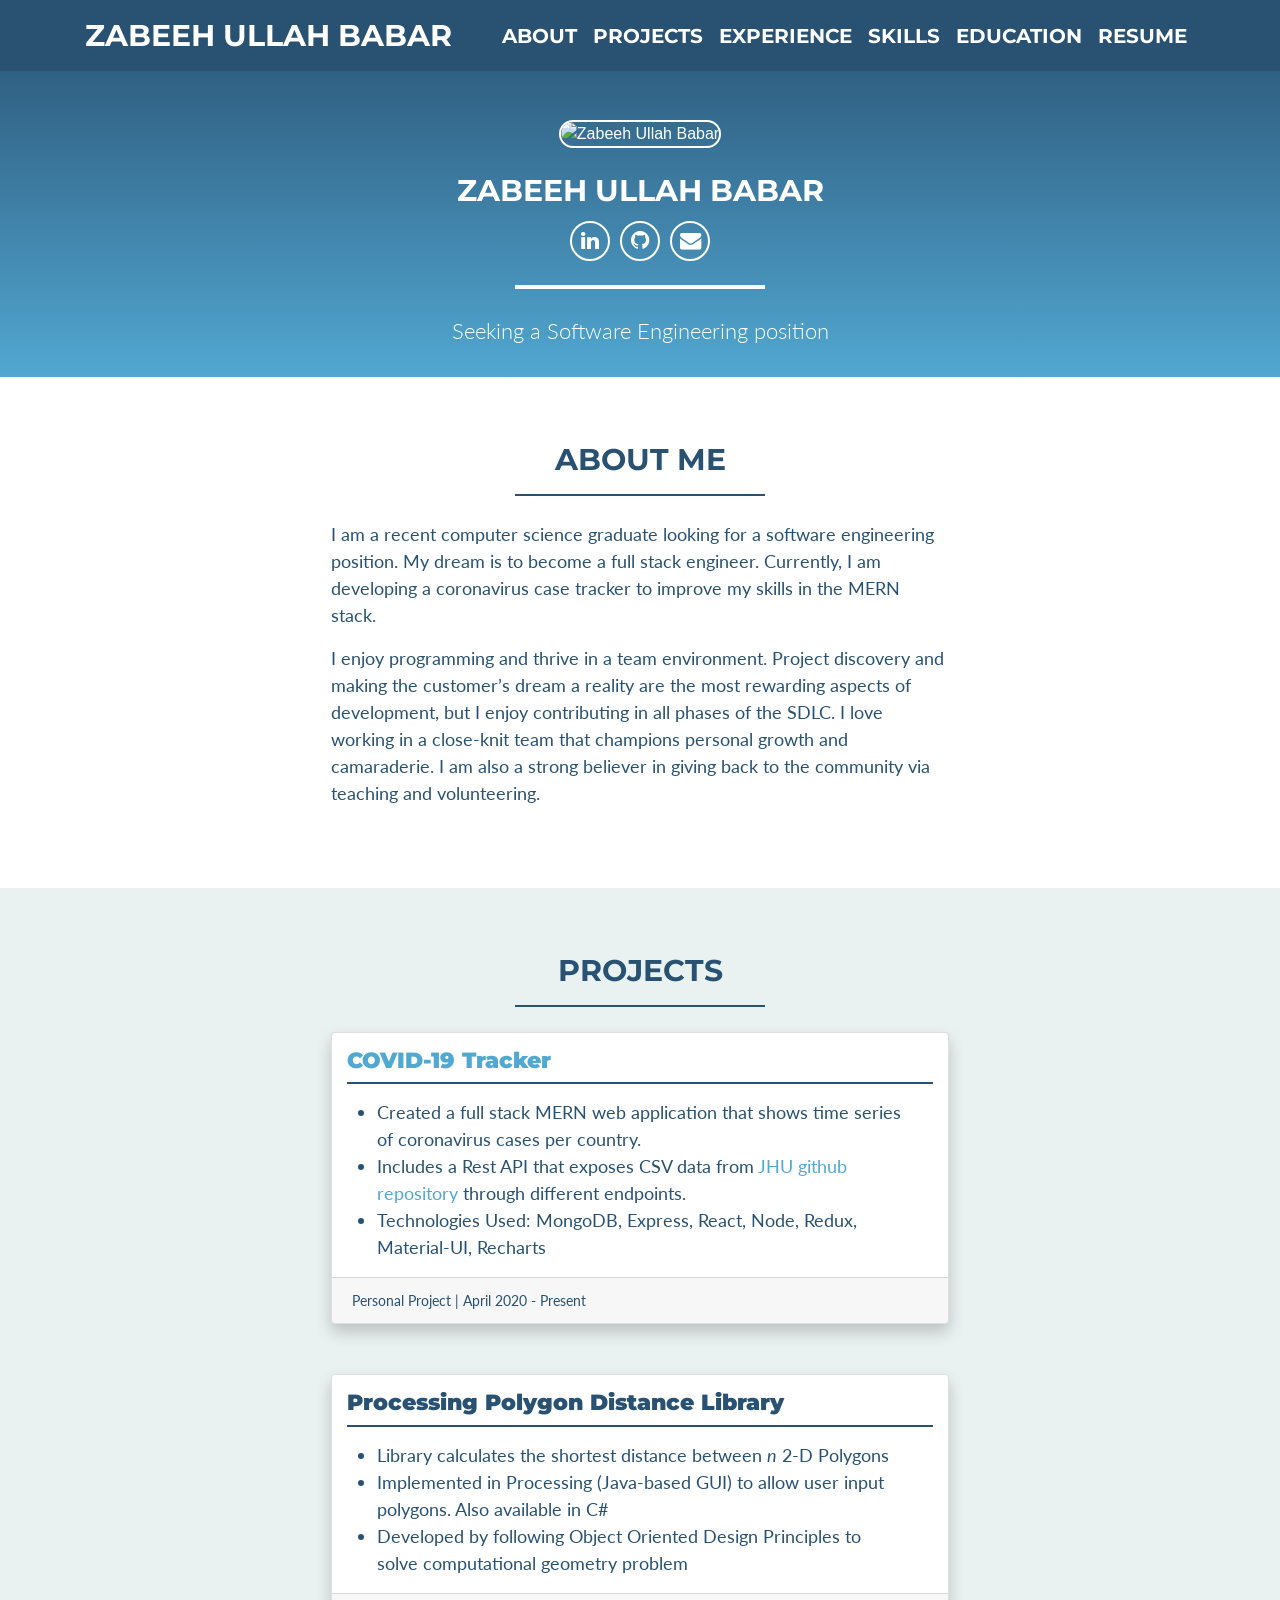
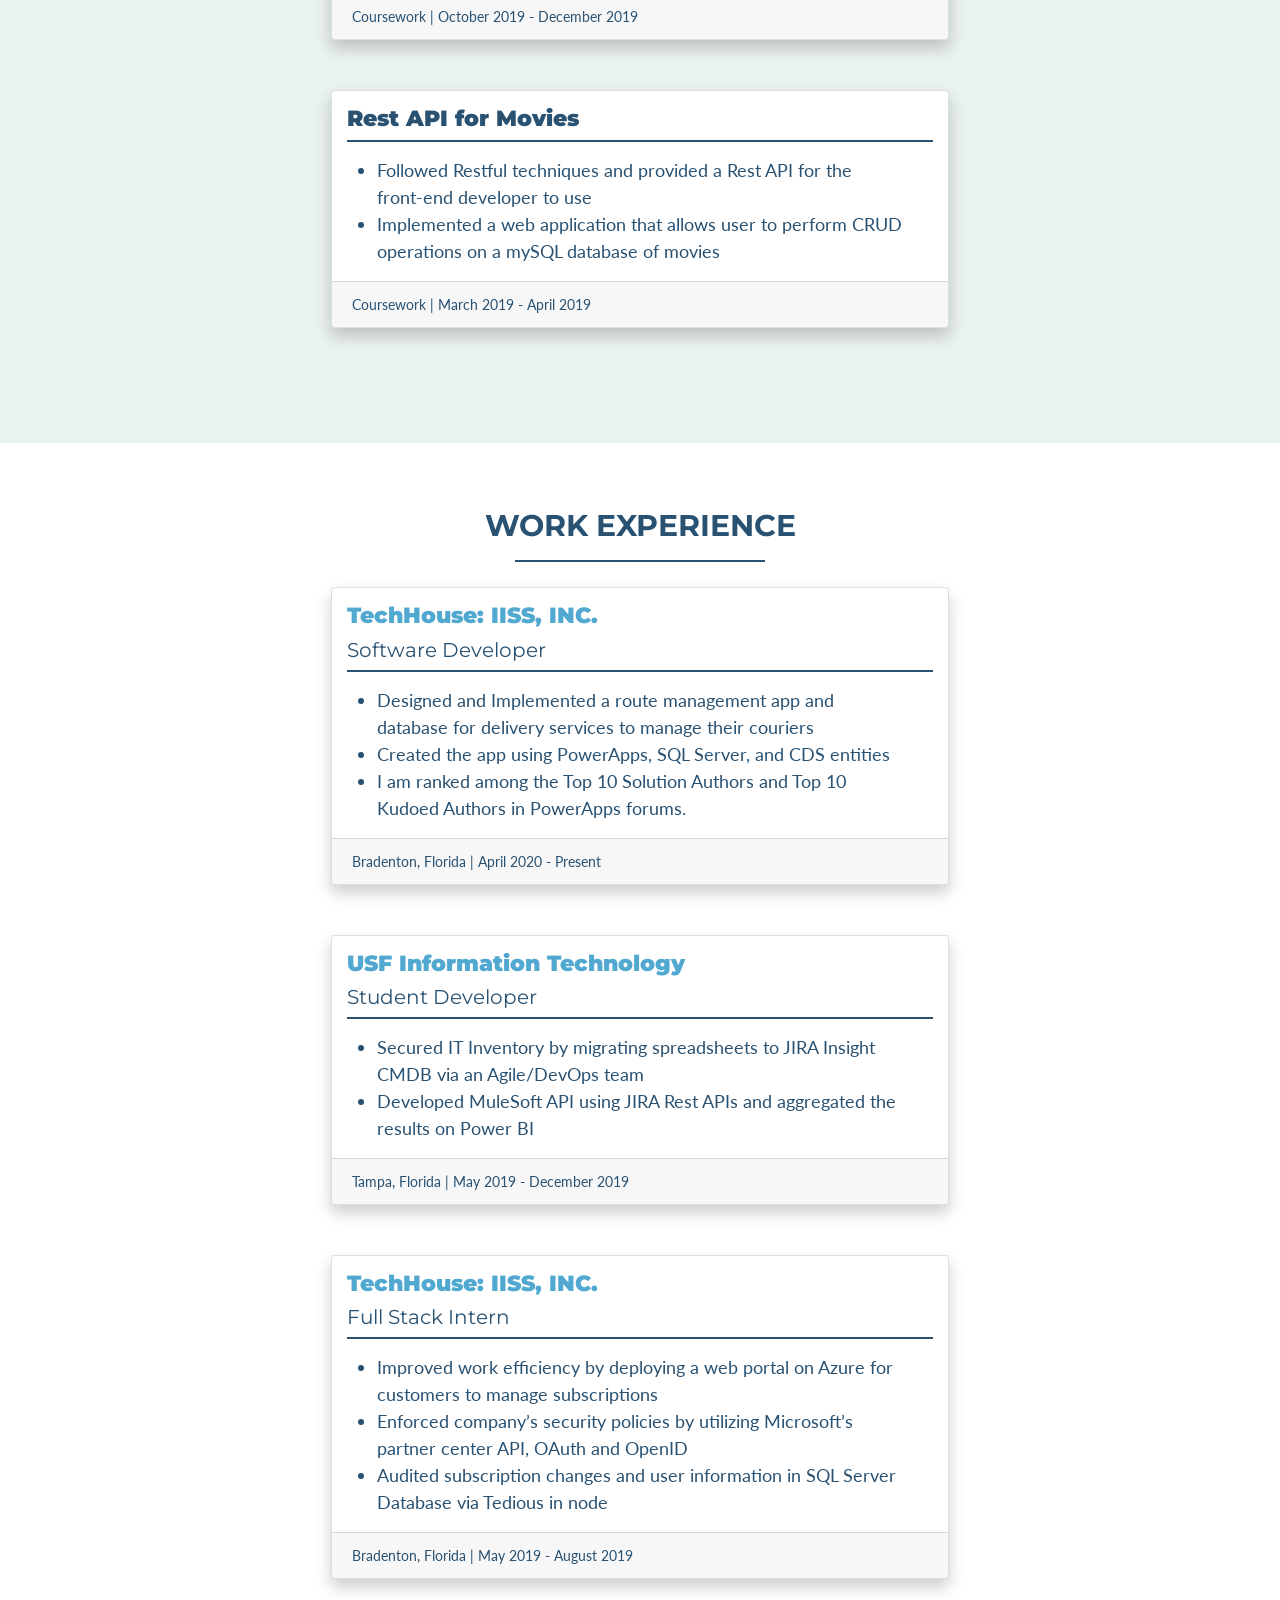
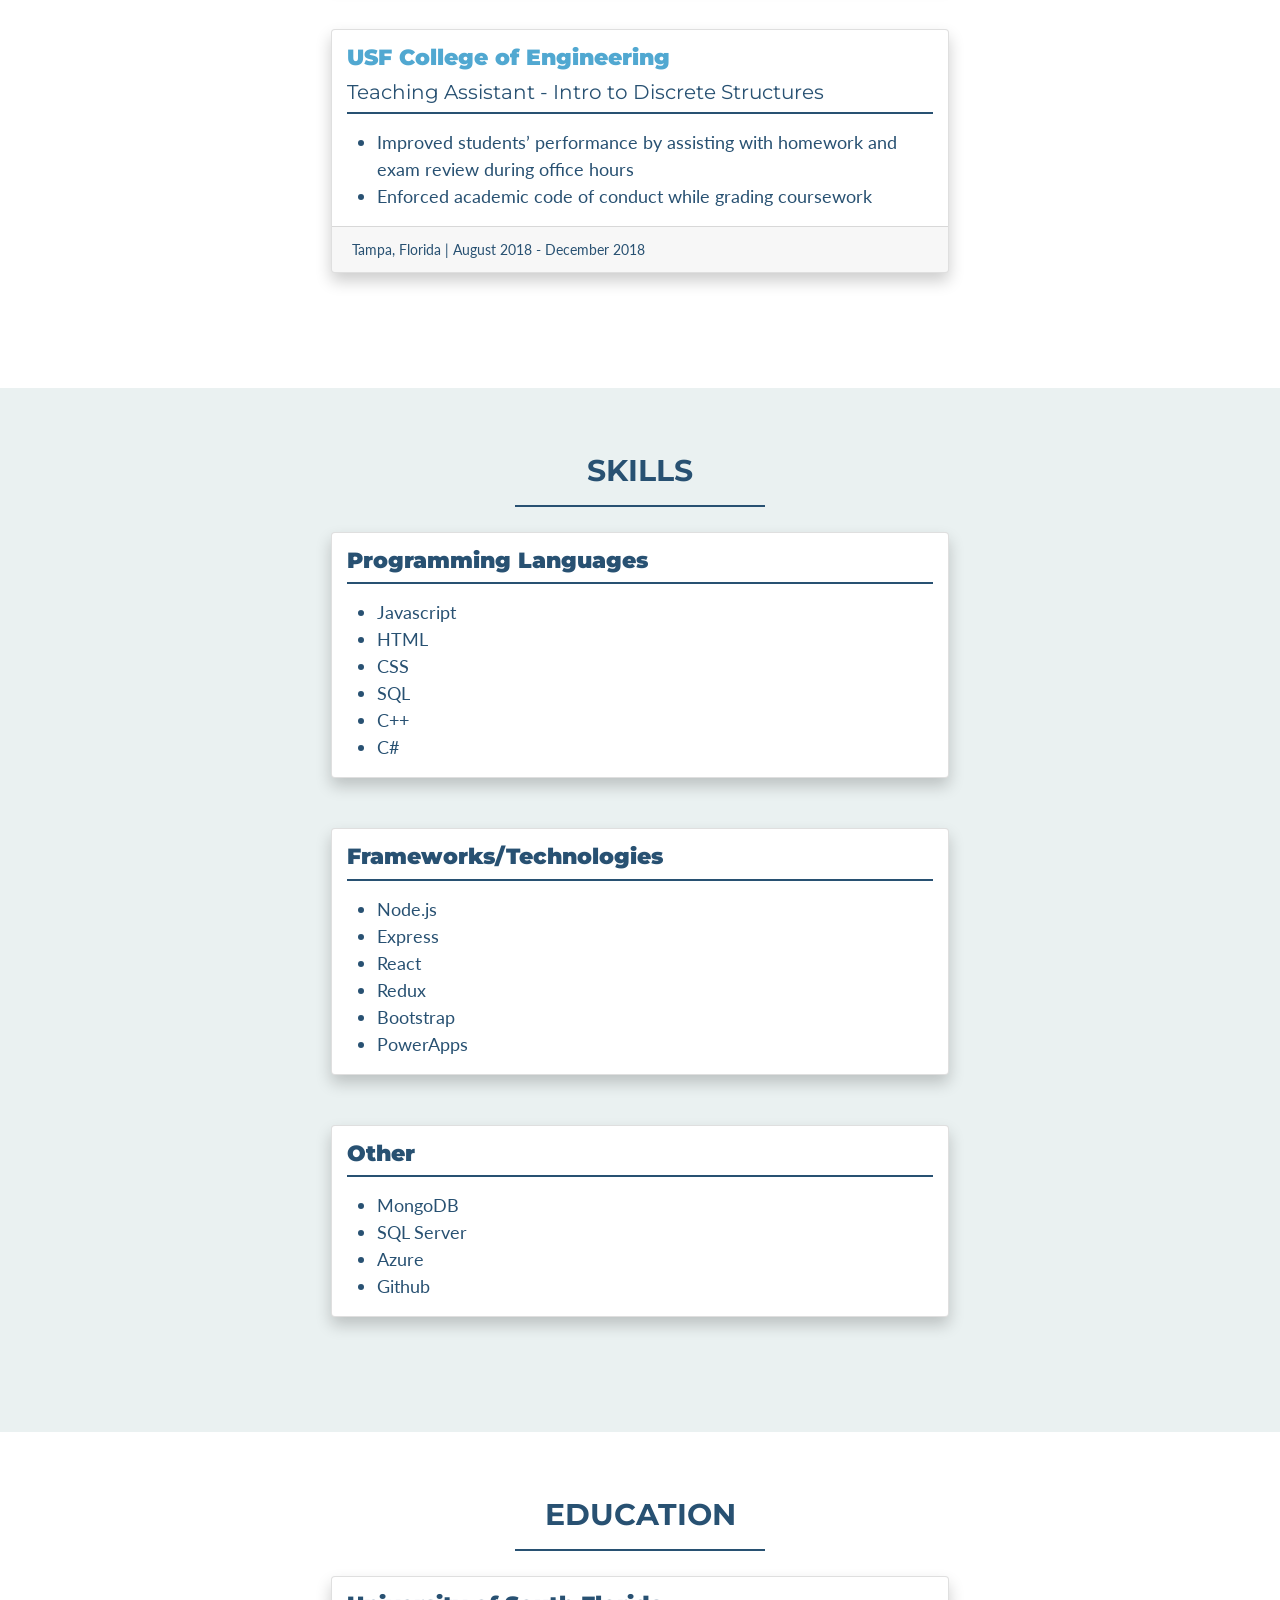
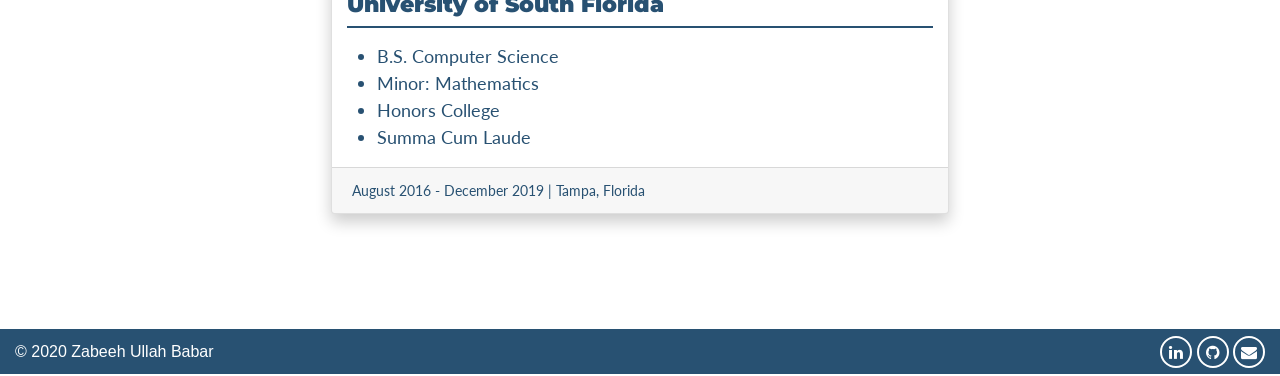
==== index.html @ 0f48c043 "fixed typos" ====
<!DOCTYPE html>
<html lang="en">
  <head>
    <meta charset="UTF-8" />
    <meta name="viewport" content="width=device-width, initial-scale=1.0" />

    <link
      rel="stylesheet"
      href="https://maxcdn.bootstrapcdn.com/bootstrap/4.4.1/css/bootstrap.min.css"
    />
    <script src="https://ajax.googleapis.com/ajax/libs/jquery/3.4.1/jquery.min.js"></script>
    <script src="https://cdnjs.cloudflare.com/ajax/libs/popper.js/1.16.0/umd/popper.min.js"></script>
    <script src="https://maxcdn.bootstrapcdn.com/bootstrap/4.4.1/js/bootstrap.min.js"></script>
    <link
      href="https://stackpath.bootstrapcdn.com/font-awesome/4.7.0/css/font-awesome.min.css"
      rel="stylesheet"
      integrity="sha384-wvfXpqpZZVQGK6TAh5PVlGOfQNHSoD2xbE+QkPxCAFlNEevoEH3Sl0sibVcOQVnN"
      crossorigin="anonymous"
    />
    <link rel="stylesheet" type="text/css" href="css/bootstrap-social.css" />
    <link rel="stylesheet" type="text/css" href="css/main.css" />
    <link
      href="https://fonts.googleapis.com/css?family=Montserrat:300,400,700"
      rel="stylesheet"
    />
    <link
      href="//fonts.googleapis.com/css?family=Lato:400,700,400italic,700italic"
      rel="stylesheet"
      type="text/css"
    />
    <link rel="icon" type="image/png" href="./img/profile.png" />
    <title>Zabeeh Ullah Babar</title>
  </head>
  <body>
    <!-- Navbar  -->
    <nav class="navbar fixed-top navbar-expand-lg">
      <div class="container">
        <a class="navbar-brand" href="#">ZABEEH ULLAH BABAR</a>

        <button
          class="navbar-toggler"
          type="button"
          data-toggle="collapse"
          data-target="#navbarSupportedContent"
          aria-controls="#navbarSupportedContent"
          aria-expanded="false"
          aria-label="Toggle navigation"
        >
          <span class="fa fa-bars fa-lg"></span>
        </button>

        <div class="collapse navbar-collapse" id="navbarSupportedContent">
          <hr class="card-heading-line" />
          <ul class="navbar-nav ml-auto">
            <li class="nav-item">
              <a class="nav-link" href="#about">ABOUT</a>
            </li>
            <li class="nav-item">
              <a class="nav-link" href="#projects">PROJECTS</a>
            </li>
            <li class="nav-item">
              <a class="nav-link" href="#experience">EXPERIENCE</a>
            </li>
            <li class="nav-item">
              <a class="nav-link" href="#skills">SKILLS</a>
            </li>
            <li class="nav-item">
              <a class="nav-link" href="#education">EDUCATION</a>
            </li>
            <li class="nav-item">
              <a
                class="nav-link"
                href="https://drive.google.com/file/d/1pjPix1GUxJosRxFmaZ5OhsYP8ymIOTda/view?usp=sharing"
                target="_blank"
                >RESUME</a
              >
            </li>
          </ul>
        </div>
      </div>
    </nav>

    <!-- Intro   -->
    <header>
      <div class="container">
        <div class="col-10 col-sm-9 col-md-8 col-lg-7 ml-auto mr-auto">
          <img
            class="profile-pic"
            src="img/profile.png"
            alt="Zabeeh Ullah Babar"
          />

          <div class="intro-text">
            <span class="name">ZABEEH ULLAH BABAR</span>
            <div class="contacts">
              <div class="contact-item">
                <a
                  href="https://www.linkedin.com/in/zabibabar/"
                  class="btn btn-outline"
                >
                  <i class="fa fa-linkedin fa-lg social-icon"></i>
                </a>
              </div>
              <div class="contact-item">
                <a
                  href="https://www.github.com/zabibabar/"
                  class="btn btn-outline"
                >
                  <i class="fa fa-github fa-lg social-icon"></i>
                </a>
              </div>
              <div class="contact-item">
                <a href="mailto:babar@mail.usf.edu" class="btn btn-outline">
                  <i class="fa fa-envelope fa-lg social-icon"></i>
                </a>
              </div>
            </div>
            <hr class="heading-line" />
            <div class="title">
              Seeking a Software Engineering position
            </div>
          </div>
        </div>
      </div>
    </header>

    <!-- About   -->
    <section class="white-background" id="about">
      <div class="container">
        <div class="col-11 col-sm-9 col-md-8 col-lg-7 ml-auto mr-auto">
          <h2 class="heading">
            ABOUT ME
          </h2>
          <hr class="heading-line" />
          <div class="about-box">
            <p>
              I am a recent computer science graduate looking for a software
              engineering position. My dream is to become a full stack engineer.
              Currently, I am developing a coronavirus case tracker to improve
              my skills in the MERN stack.
            </p>
            <p>
              I enjoy programming and thrive in a team environment. Project
              discovery and making the customer’s dream a reality are the most
              rewarding aspects of development, but I enjoy contributing in all
              phases of the SDLC. I love working in a close-knit team that
              champions personal growth and camaraderie. I am also a strong
              believer in giving back to the community via teaching and
              volunteering.
            </p>
          </div>
        </div>
      </div>
    </section>

    <!-- Projects  -->
    <section class="blue-background" id="projects">
      <div class="container">
        <div class="col-11 col-sm-9 col-md-8 col-lg-7 ml-auto mr-auto">
          <h2 class="heading">PROJECTS</h2>
          <hr class="heading-line" />
          <div class="card">
            <div class="card-heading">
              <h3 class="title">
                <b
                  ><a
                    href="https://github.com/zabibabar/covid-tracker"
                    target="_blank"
                    >COVID-19 Tracker</a
                  ></b
                >
              </h3>
              <hr class="card-heading-line" />
            </div>
            <div class="card-body">
              <ul>
                <li>
                  Created a full stack MERN web application that shows time
                  series of coronavirus cases per country.
                </li>
                <li>
                  Includes a Rest API that exposes CSV data from
                  <a
                    href="https://github.com/CSSEGISandData/COVID-19/tree/master/csse_covid_19_data/csse_covid_19_time_series"
                    target="_blank"
                  >
                    JHU github repository</a
                  >
                  through different endpoints.
                </li>
                <li>
                  Technologies Used: MongoDB, Express, React, Node, Redux,
                  Material-UI, Recharts
                </li>
              </ul>
            </div>
            <div class="card-footer">
              Personal Project | April 2020 - Present
            </div>
          </div>

          <div class="card">
            <div class="card-heading">
              <h3 class="title"><b>Processing Polygon Distance Library</b></h3>
              <hr class="card-heading-line" />
            </div>
            <div class="card-body">
              <ul>
                <li>
                  Library calculates the shortest distance between <i>n</i> 2-D
                  Polygons
                </li>
                <li>
                  Implemented in Processing (Java-based GUI) to allow user input
                  polygons. Also available in C#
                </li>
                <li>
                  Developed by following Object Oriented Design Principles to
                  solve computational geometry problem
                </li>
              </ul>
            </div>
            <div class="card-footer">
              Coursework | October 2019 - December 2019
            </div>
          </div>

          <div class="card">
            <div class="card-heading">
              <h3 class="title"><b>Rest API for Movies</b></h3>
              <hr class="card-heading-line" />
            </div>
            <div class="card-body">
              <ul>
                <li>
                  Followed Restful techniques and provided a Rest API for the
                  front-end developer to use
                </li>
                <li>
                  Implemented a web application that allows user to perform CRUD
                  operations on a mySQL database of movies
                </li>
              </ul>
            </div>
            <div class="card-footer">
              Coursework | March 2019 - April 2019
            </div>
          </div>
        </div>
      </div>
    </section>

    <!-- Work Experience  -->
    <section class="white-background" id="experience">
      <div class="container">
        <div class="col-11 col-sm-9 col-md-8 col-lg-7 ml-auto mr-auto">
          <h2 class="heading">WORK EXPERIENCE</h2>
          <hr class="heading-line" />

          <div class="card">
            <div class="card-heading">
              <h3 class="title">
                <b>
                  <a href="https://www.tech-house.com/" target="_blank"
                    >TechHouse: IISS, INC.</a
                  >
                </b>
              </h3>
              <h4 class="position">Software Developer</h4>
              <hr class="card-heading-line" />
            </div>
            <div class="card-body">
              <ul>
                <li>
                  Designed and Implemented a route management app and database
                  for delivery services to manage their couriers
                </li>
                <li>
                  Created the app using PowerApps, SQL Server, and CDS entities
                </li>
                <li>
                  I am ranked among the Top 10 Solution Authors and Top 10
                  Kudoed Authors in PowerApps forums.
                </li>
              </ul>
            </div>
            <div class="card-footer">
              Bradenton, Florida | April 2020 - Present
            </div>
          </div>

          <div class="card">
            <div class="card-heading">
              <h3 class="title">
                <b
                  ><a href="https://www.usf.edu/it/" target="_blank"
                    >USF Information Technology</a
                  ></b
                >
              </h3>
              <h4 class="position">Student Developer</h4>
              <hr class="card-heading-line" />
            </div>
            <div class="card-body">
              <ul>
                <li>
                  Secured IT Inventory by migrating spreadsheets to JIRA Insight
                  CMDB via an Agile/DevOps team
                </li>
                <li>
                  Developed MuleSoft API using JIRA Rest APIs and aggregated the
                  results on Power BI
                </li>
              </ul>
            </div>
            <div class="card-footer">
              Tampa, Florida | May 2019 - December 2019
            </div>
          </div>

          <div class="card">
            <div class="card-heading">
              <h3 class="title">
                <b>
                  <a href="https://www.tech-house.com/" target="_blank"
                    >TechHouse: IISS, INC.</a
                  >
                </b>
              </h3>
              <h4 class="position">Full Stack Intern</h4>
              <hr class="card-heading-line" />
            </div>
            <div class="card-body">
              <ul>
                <li>
                  Improved work efficiency by deploying a web portal on Azure
                  for customers to manage subscriptions
                </li>
                <li>
                  Enforced company’s security policies by utilizing Microsoft’s
                  partner center API, OAuth and OpenID
                </li>
                <li>
                  Audited subscription changes and user information in SQL
                  Server Database via Tedious in node
                </li>
              </ul>
            </div>
            <div class="card-footer">
              Bradenton, Florida | May 2019 - August 2019
            </div>
          </div>

          <div class="card">
            <div class="card-heading">
              <h3 class="title">
                <b>
                  <a
                    href="https://www.usf.edu/engineering/cse/index.aspx"
                    target="_blank"
                    >USF College of Engineering
                  </a></b
                >
              </h3>
              <h4 class="position">
                Teaching Assistant - Intro to Discrete Structures
              </h4>
              <hr class="card-heading-line" />
            </div>
            <div class="card-body">
              <ul>
                <li>
                  Improved students’ performance by assisting with homework and
                  exam review during office hours
                </li>
                <li>
                  Enforced academic code of conduct while grading coursework
                </li>
              </ul>
            </div>
            <div class="card-footer">
              Tampa, Florida | August 2018 - December 2018
            </div>
          </div>
        </div>
      </div>
    </section>

    <!-- Languages  -->
    <section class="blue-background" id="skills">
      <div class="container">
        <div class="col-11 col-sm-9 col-md-8 col-lg-7 ml-auto mr-auto">
          <h2 class="heading">
            SKILLS
          </h2>
          <hr class="heading-line" />
          <div class="card">
            <div class="card-heading">
              <h3 class="title">
                <b>
                  Programming Languages
                </b>
              </h3>
              <hr class="card-heading-line" />
            </div>
            <div class="card-body">
              <ul>
                <li>Javascript</li>
                <li>HTML</li>
                <li>CSS</li>
                <li>SQL</li>
                <li>C++</li>
                <li>C#</li>
              </ul>
            </div>
          </div>

          <div class="card">
            <div class="card-heading">
              <h3 class="title">
                <b>
                  Frameworks/Technologies
                </b>
              </h3>
              <hr class="card-heading-line" />
            </div>
            <div class="card-body">
              <ul>
                <li>Node.js</li>
                <li>Express</li>
                <li>React</li>
                <li>Redux</li>
                <li>Bootstrap</li>
                <li>PowerApps</li>
              </ul>
            </div>
          </div>

          <div class="card">
            <div class="card-heading">
              <h3 class="title">
                <b>
                  Other
                </b>
              </h3>
              <hr class="card-heading-line" />
            </div>
            <div class="card-body">
              <ul>
                <li>MongoDB</li>
                <li>SQL Server</li>
                <li>Azure</li>
                <li>Github</li>
              </ul>
            </div>
          </div>
        </div>
      </div>
    </section>

    <!-- Education  -->
    <section class="white-background" id="education">
      <div class="container">
        <div class="col-11 col-sm-9 col-md-8 col-lg-7 ml-auto mr-auto">
          <h2 class="heading">EDUCATION</h2>
          <hr class="heading-line" />
          <div class="card">
            <div class="card-heading">
              <h3 class="title"><b>University of South Florida</b></h3>
              <hr class="card-heading-line" />
            </div>
            <div class="card-body">
              <ul>
                <li>B.S. Computer Science</li>
                <li>Minor: Mathematics</li>
                <li>Honors College</li>
                <li>Summa Cum Laude</li>
              </ul>
            </div>
            <div class="card-footer">
              August 2016 - December 2019 | Tampa, Florida
            </div>
          </div>
        </div>
      </div>
    </section>

    <!-- Footer  -->
    <footer class="page-footer font-small blue">
      <div class="copyright-footer mr-auto">
        © 2020 Zabeeh Ullah Babar
      </div>
      <div class="links-footer ml-auto">
        <a
          href="https://www.linkedin.com/in/zabibabar/"
          class="btn btn-outline"
        >
          <i class="fa fa-linkedin social-icon"></i>
        </a>
        <a href="https://www.github.com/zabibabar/" class="btn btn-outline">
          <i class="fa fa-github social-icon"></i>
        </a>
        <a href="mailto:babar@mail.usf.edu" class="btn btn-outline">
          <i class="fa fa-envelope social-icon"></i>
        </a>
      </div>
    </footer>
  </body>
</html>
---- css/main.css ----
:root {
  --primary-color: #285172;
  --secondary-color-1: #51a8d1;
  --secondary-color-3: #eaf1f1;
  --primary-font-family: "Montserrat", "Helvetica Neue", Helvetica, Arial,
    sans-serif;
  --secondary-font-family: "Lato", "Helvetica Neue", Helvetica, Arial,
    sans-serif;
}

html,
body {
  height: 100%;
}

h1,
h2,
h3,
h4,
h5,
h6 {
  color: var(--primary-color);
  font-family: var(--primary-font-family);
  font-weight: 700;
}

/* || Backgrounds*/

.white-background {
  padding-top: 65px;
  padding-bottom: 65px;
  color: var(--primary-color);
  background: white;
}

.blue-background {
  padding-top: 65px;
  padding-bottom: 65px;
  color: var(--primary-color);
  background-color: var(--secondary-color-3);
}

/* || Navbar */

.navbar {
  background-color: var(--primary-color);
  color: White;
  font-family: var(--primary-font-family);
  min-height: 65px;
}

.navbar-brand {
  color: White;
  font-weight: 700;
  font-size: 30px;
}

.navbar-brand:hover {
  color: var(--secondary-color-1);
}

.nav-link {
  color: #ffffff;
  font-size: 20px;
  font-weight: 700;
}

.nav-link:hover {
  color: var(--secondary-color-1);
  font-size: 22px;
}

.nav-link:active {
  color: var(--secondary-color-1);
  font-size: 20px;
}

.navbar-toggler {
  width: 56px;
  height: 36px;
  border: 1px solid #ffffff;
}

.navbar-toggler:hover {
  background-color: white;
}

.fa-bars {
  color: white;
}

.navbar-toggler:hover .fa-bars {
  color: var(--secondary-color-1);
}

/* || Header */

header {
  background-image: linear-gradient(
    to bottom,
    #285172,
    #326689,
    #3d7ba1,
    #4791b9,
    #51a8d1
  );
  color: #fff;
  padding-top: 100px;
  padding-bottom: 30px;
  text-align: center;
}

.profile-pic {
  width: 250px;
  height: 250px;
  border-radius: 200px;
  border: 2px solid white;
  margin: 20px;
}

.name {
  font-family: var(--primary-font-family);
  font-weight: 700;
  font-size: 30px;
}

.intro-text > .heading-line {
  width: 250px;
  border-top: 4px solid;
  border-color: white;
}

.intro-text .title {
  font-family: var(--secondary-font-family);
  font-size: 22px;
  font-weight: 300;
}

/* || Sections */

.heading {
  text-align: center;
  font-size: 30px;
}

.heading-line {
  color: var(--primary-color);
  width: 250px;
  border-top: 2px solid;
  margin-bottom: 25px;
}

/* || About */

.about-box {
  font-family: var(--secondary-font-family);
  font-size: 18px;
}

/* || Card */
.card {
  font-family: var(--secondary-font-family);
  box-shadow: 0 8px 16px 0 rgba(0, 0, 0, 0.2);
  transition: 0.3s;
  margin-left: auto;
  margin-right: auto;
  margin-bottom: 50px;
}

/* On mouse-over, add a deeper shadow */
.card:hover {
  box-shadow: 0 16px 32px 0 rgba(0, 0, 0, 0.2);
}

.card-heading {
  padding: 15px;
}
.card-heading > .title {
  font-size: 22px;
}

.card-heading .position {
  font-weight: 400;
  font-size: 20px;
}

.card-heading-line {
  border-top: solid 2px;
  margin: 0;
}

.card-body {
  padding: 0px 25px;
  font-size: 18px;
}

.card-body > ul {
  padding: 0px;
}

.card-body > ul li {
  margin: 0px 20px;
}

.card-footer {
  font-size: 14px;
}

.card a {
  color: var(--secondary-color-1);
}

.card a:hover {
  color: var(--primary-color);
  text-decoration: underline;
}

/* || Contacts */

.contacts {
  display: flex;
  flex-direction: row;
  align-items: center;
  justify-content: center;
}

.contacts .contact-item {
  margin: 0px 5px;
}

.btn-outline {
  margin: 8px 0;
  width: 40px;
  height: 40px;
  border-radius: 25px;
  border: 2px solid white;
}

.btn-outline:hover {
  background-color: white;
}

.btn-outline:hover .social-icon {
  color: var(--secondary-color-1);
}
.social-icon {
  color: white;
  display: flex;
  align-items: center;
  justify-content: center;
  height: 100%;
}

/* || Footer */
.page-footer {
  padding: 5px 15px;
  height: 45px;
  display: flex;
  background-color: var(--primary-color);
  color: white;
}

.copyright-footer {
  align-self: center;
}

.links-footer {
  align-self: center;
}

.links-footer .contact-item {
  margin: 0px 5px;
}

.links-footer .btn-outline {
  width: 32px;
  height: 32px;
}

@media only screen and (max-width: 768px) {
  .navbar-brand {
    color: White;
    font-weight: 700;
    font-size: 22px;
  }

  .profile-pic {
    width: 200px;
    height: 200px;
    border-radius: 200px;
    border: 2px solid white;
    margin: 20px;
  }

  .nav-link {
    color: #ffffff;
    font-size: 16px;
    font-weight: 700;
  }

  .nav-link:active {
    color: var(--secondary-color-1);
    font-size: 18px;
  }

  .name {
    font-family: var(--primary-font-family);
    font-weight: 700;
    font-size: 22px;
  }

  .intro-text .title {
    font-family: var(--secondary-font-family);
    font-size: 20px;
    font-weight: 300;
  }
}
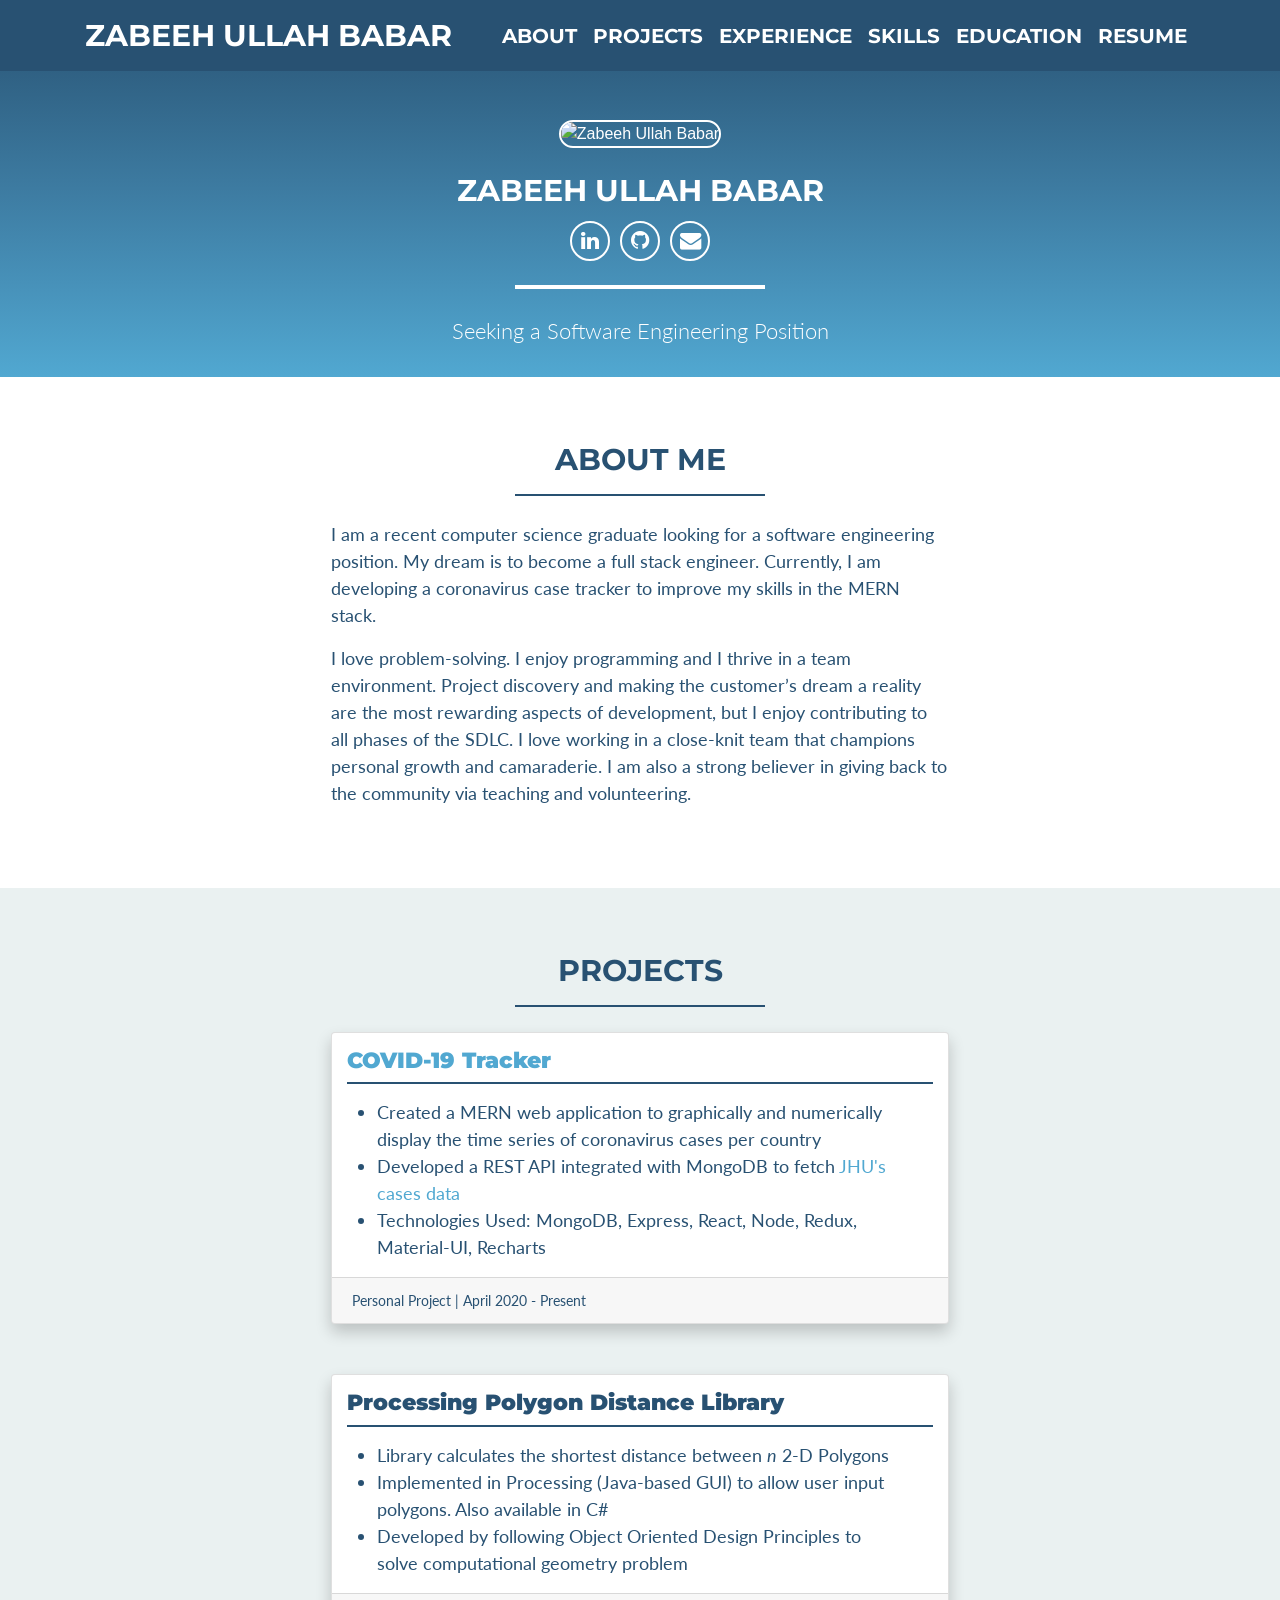
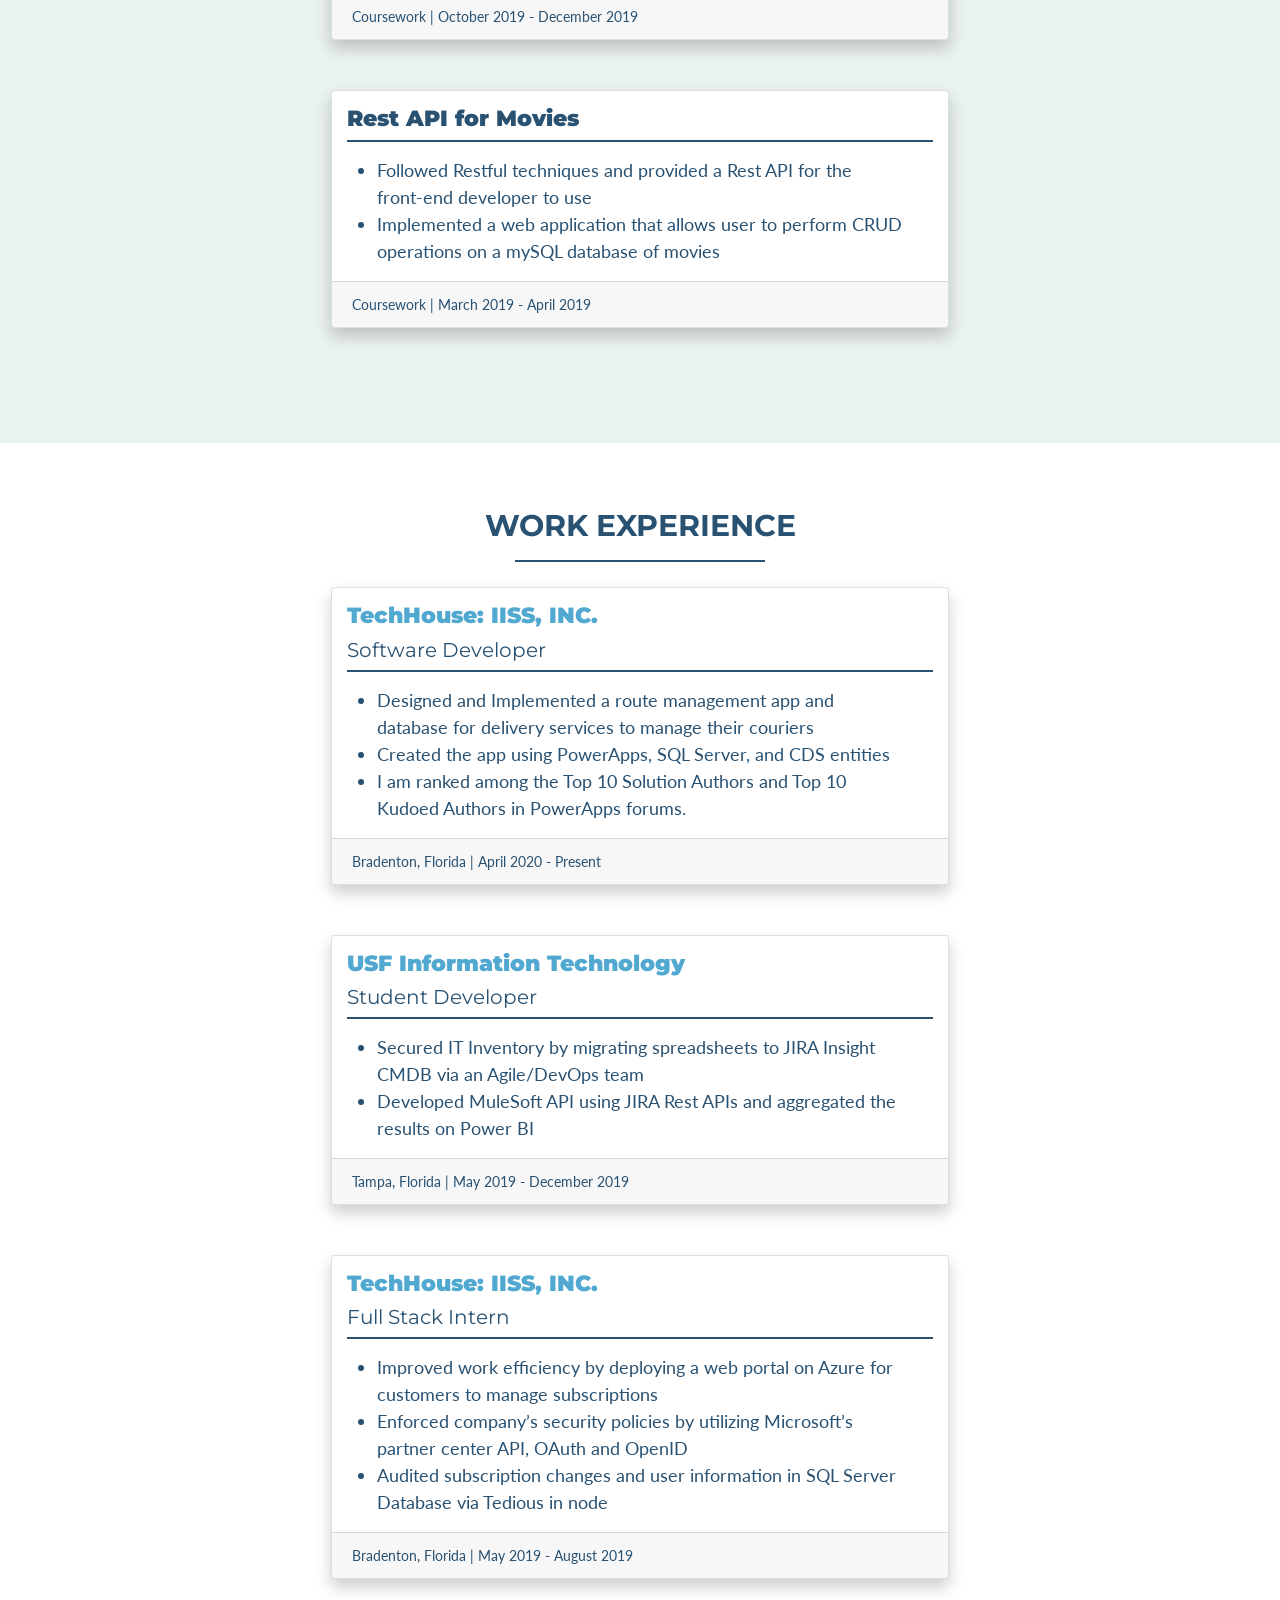
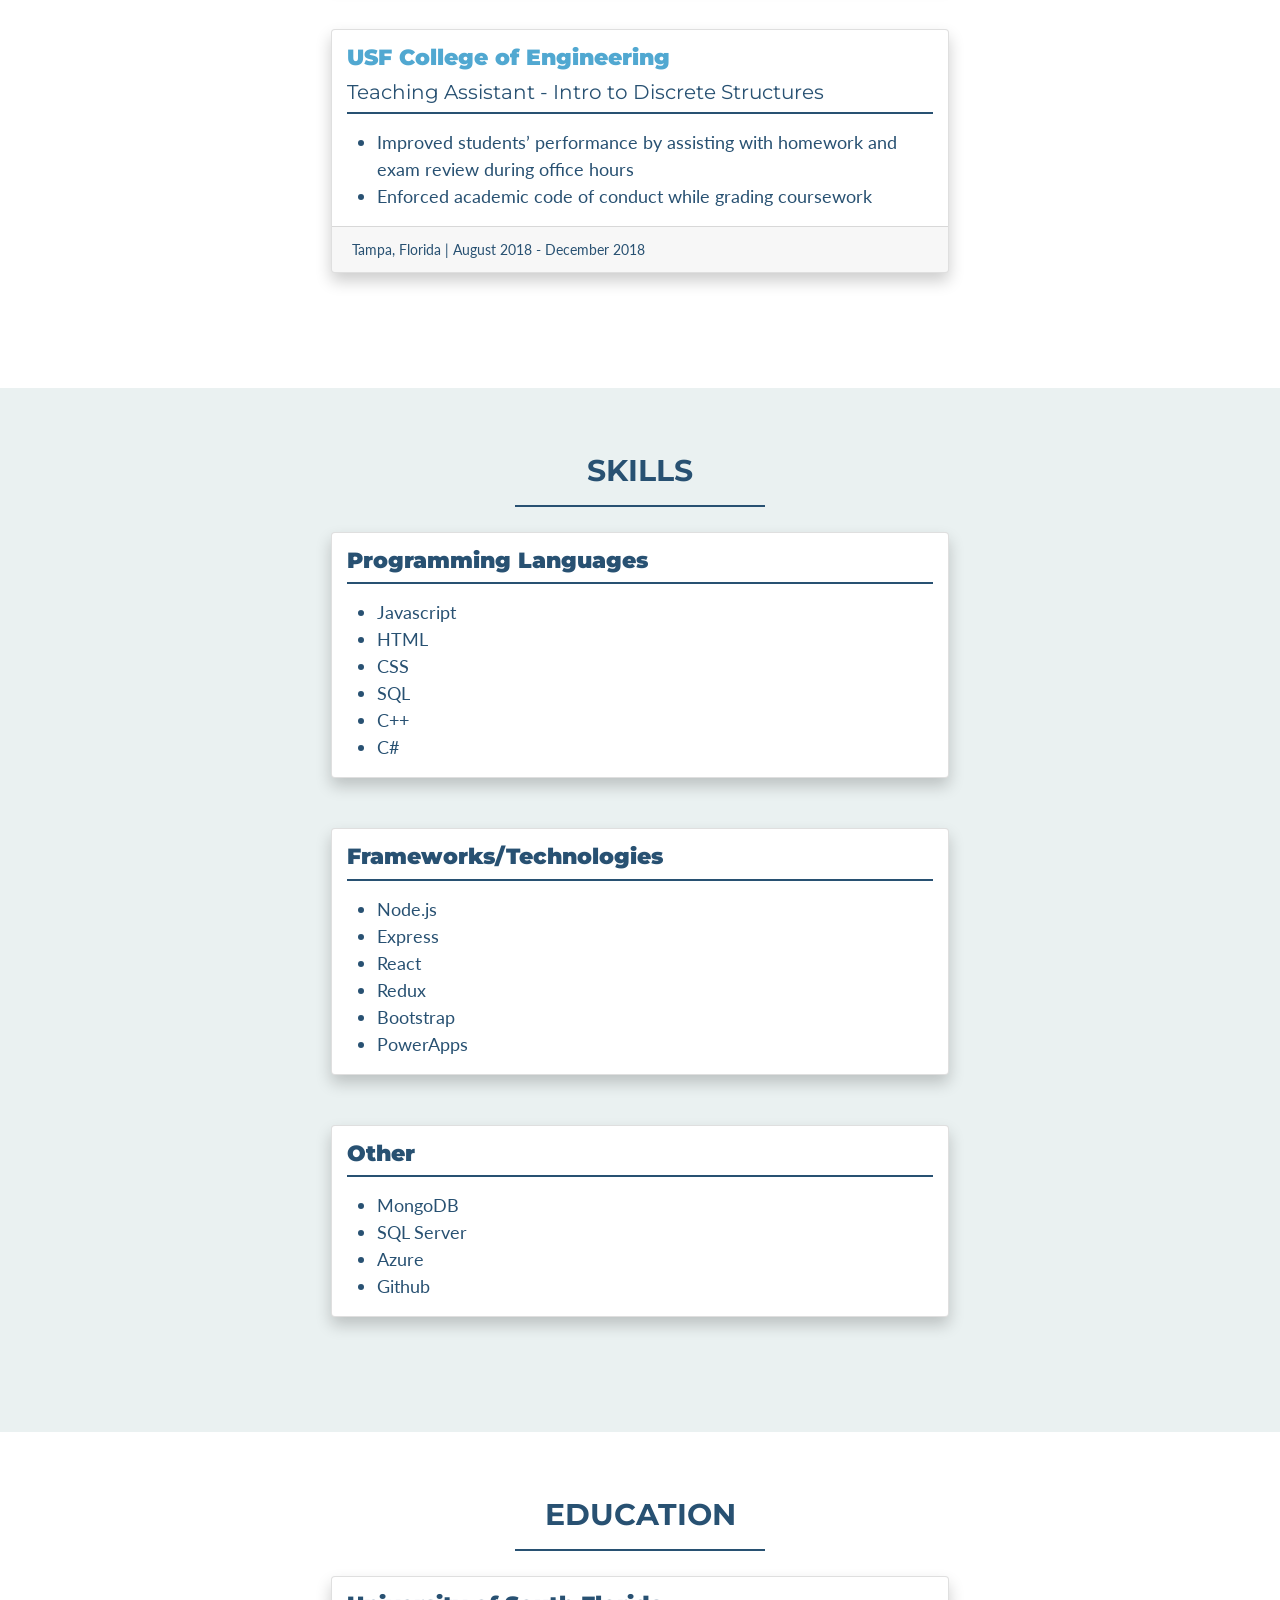
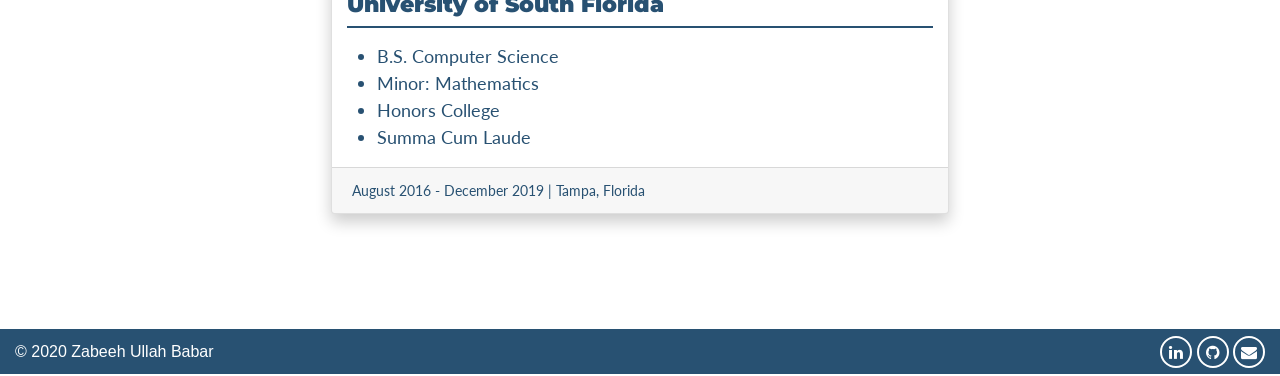
==== commit 7064a783: "typose" ====
--- a/index.html
+++ b/index.html
@@ -117,7 +117,7 @@
             </div>
             <hr class="heading-line" />
             <div class="title">
-              Seeking a Software Engineering position
+              Seeking a Software Engineering Position
             </div>
           </div>
         </div>
@@ -140,13 +140,13 @@
               my skills in the MERN stack.
             </p>
             <p>
-              I enjoy programming and thrive in a team environment. Project
-              discovery and making the customer’s dream a reality are the most
-              rewarding aspects of development, but I enjoy contributing in all
-              phases of the SDLC. I love working in a close-knit team that
-              champions personal growth and camaraderie. I am also a strong
-              believer in giving back to the community via teaching and
-              volunteering.
+              I love problem-solving. I enjoy programming and I thrive in a team
+              environment. Project discovery and making the customer’s dream a
+              reality are the most rewarding aspects of development, but I enjoy
+              contributing to all phases of the SDLC. I love working in a
+              close-knit team that champions personal growth and camaraderie. I
+              am also a strong believer in giving back to the community via
+              teaching and volunteering.
             </p>
           </div>
         </div>
@@ -175,18 +175,18 @@
             <div class="card-body">
               <ul>
                 <li>
-                  Created a full stack MERN web application that shows time
-                  series of coronavirus cases per country.
-                </li>
-                <li>
-                  Includes a Rest API that exposes CSV data from
+                  Created a MERN web application to graphically and numerically
+                  display the time series of coronavirus cases per country
+                </li>
+                <li>
+                  Developed a REST API integrated with MongoDB to fetch
+
                   <a
                     href="https://github.com/CSSEGISandData/COVID-19/tree/master/csse_covid_19_data/csse_covid_19_time_series"
                     target="_blank"
                   >
-                    JHU github repository</a
+                    JHU's cases data</a
                   >
-                  through different endpoints.
                 </li>
                 <li>
                   Technologies Used: MongoDB, Express, React, Node, Redux,
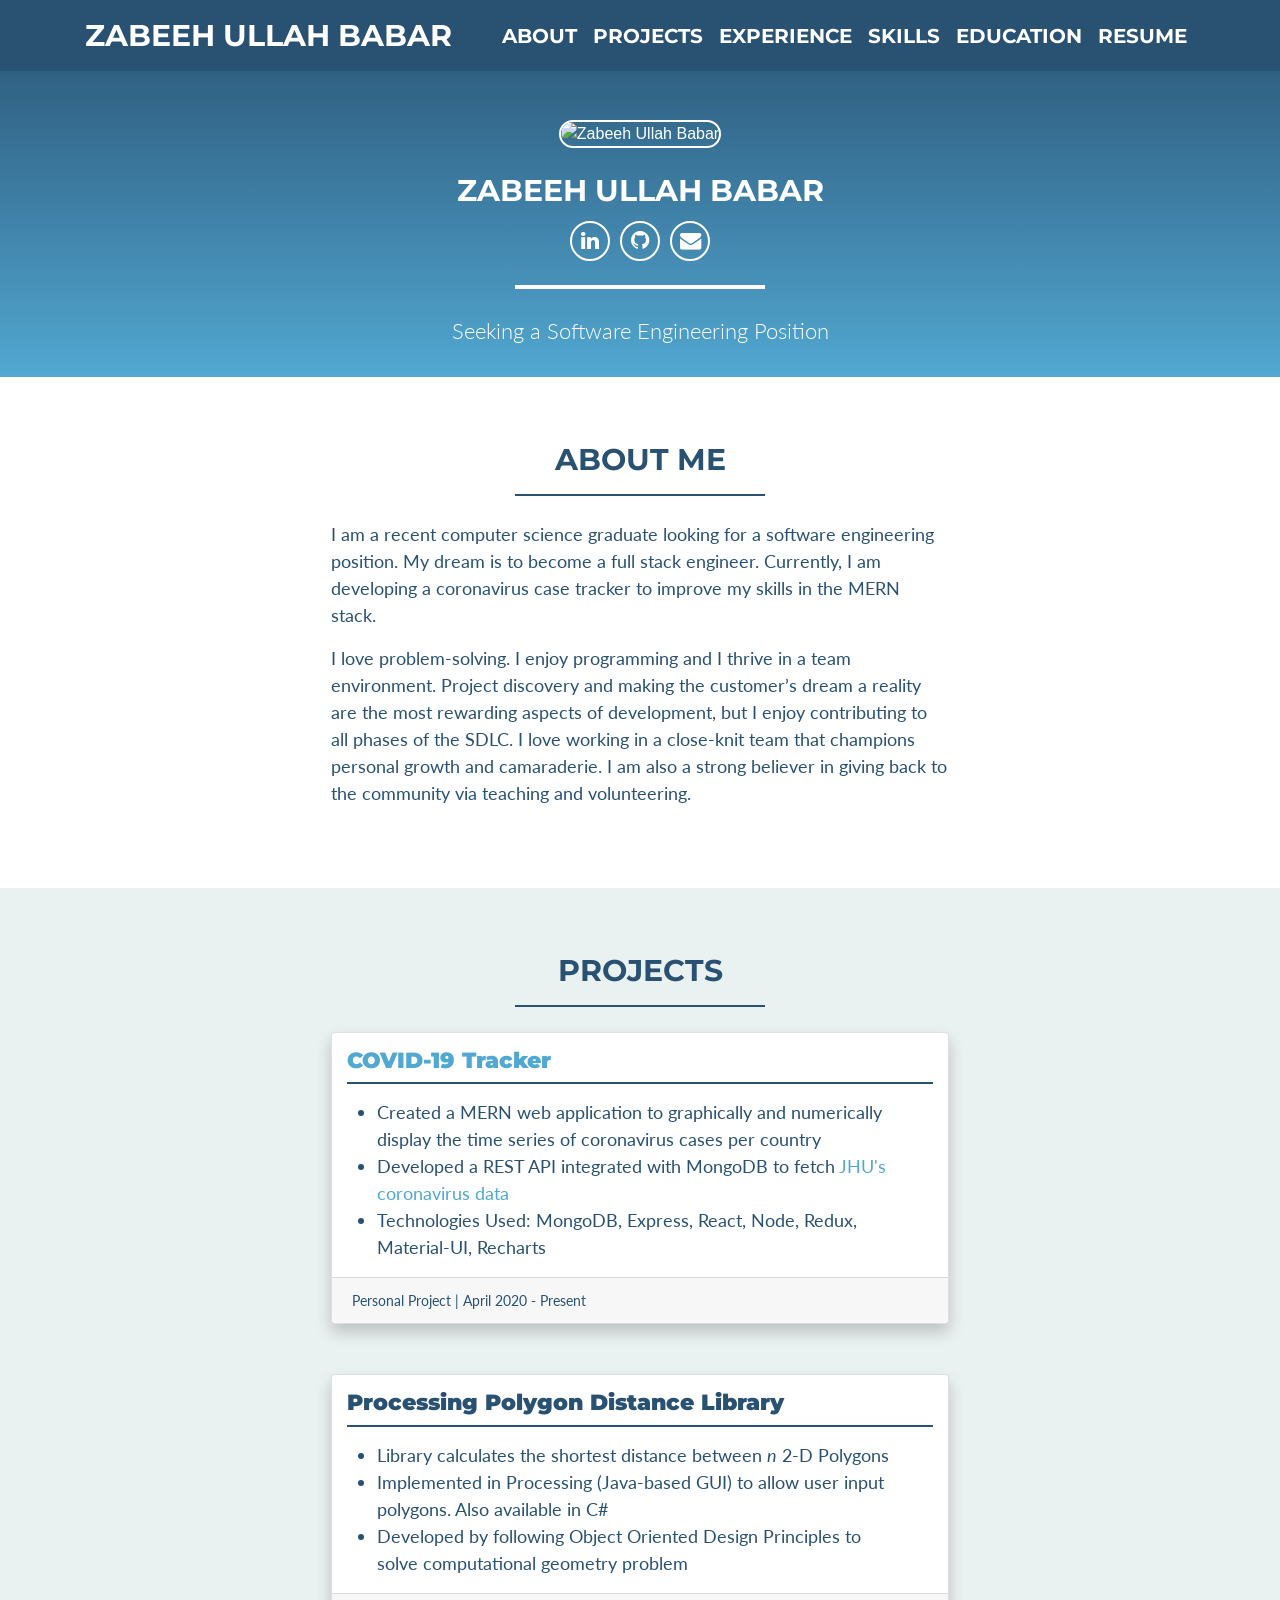
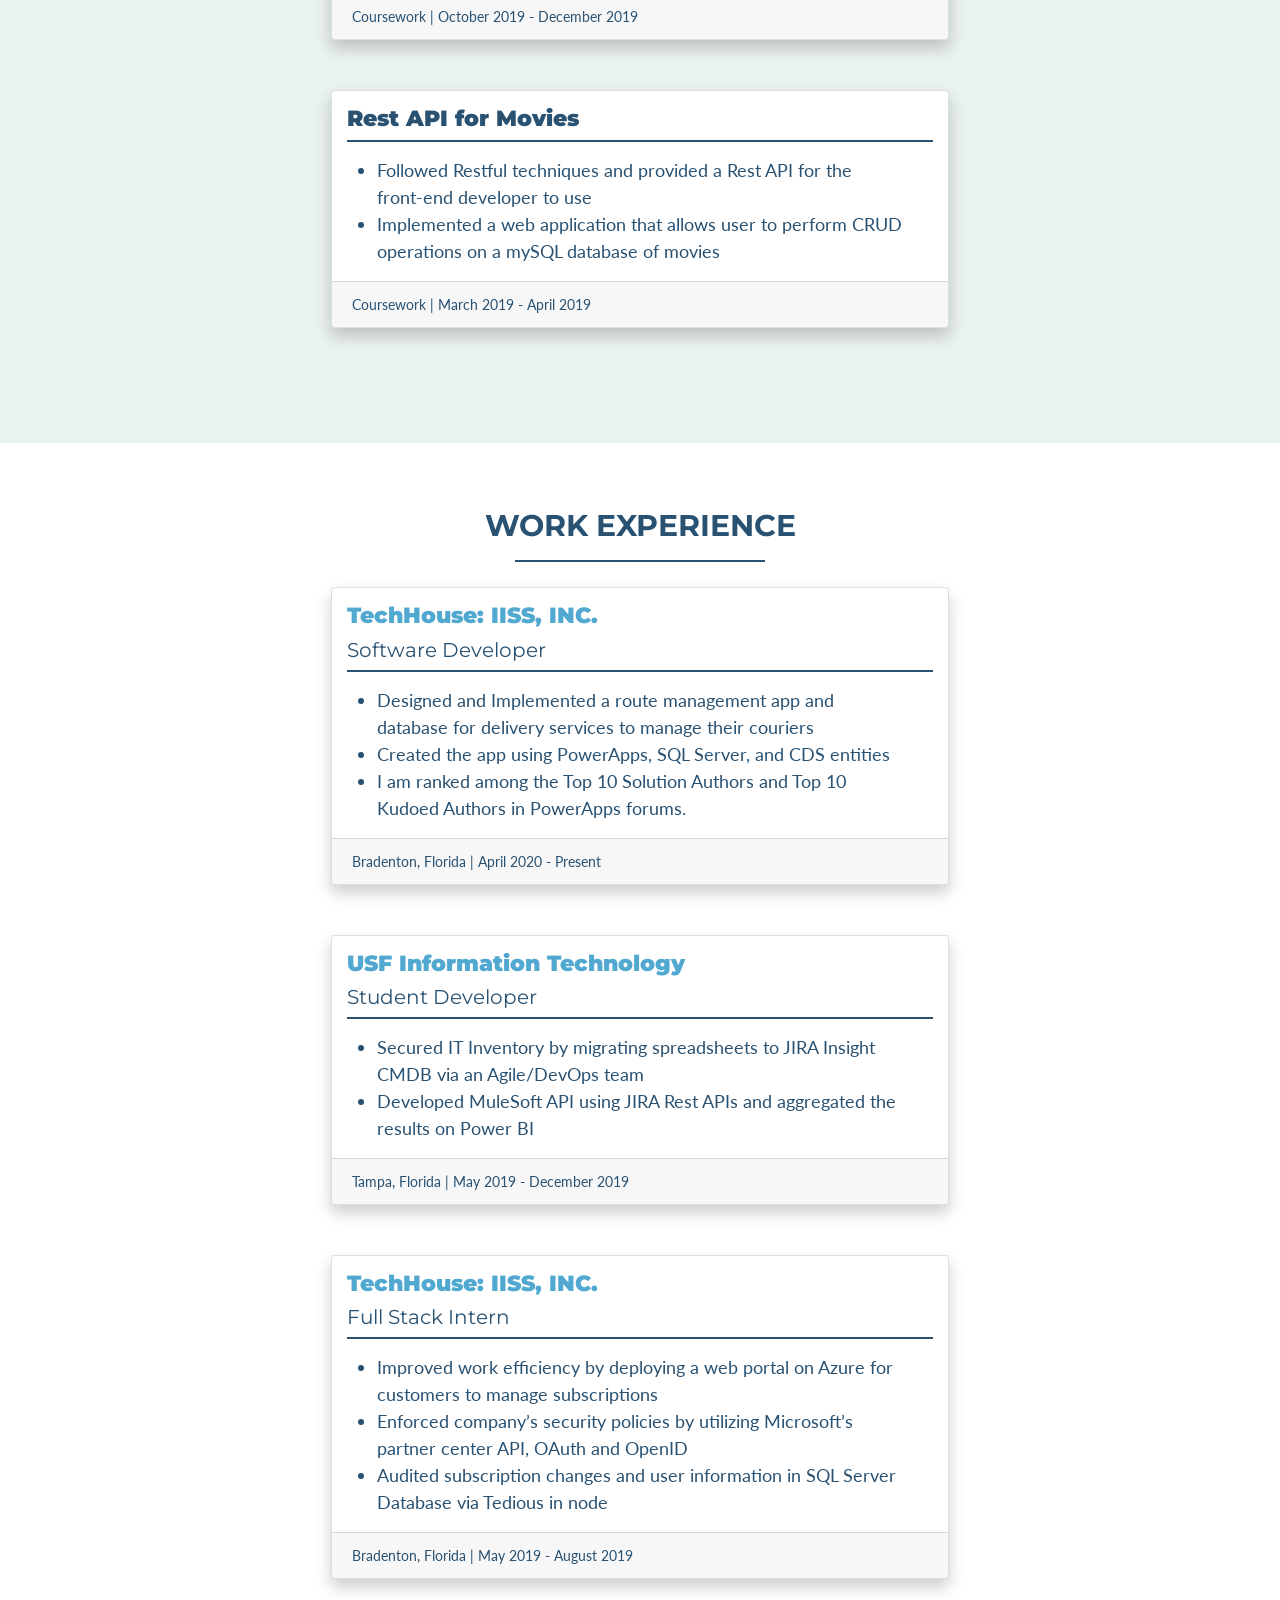
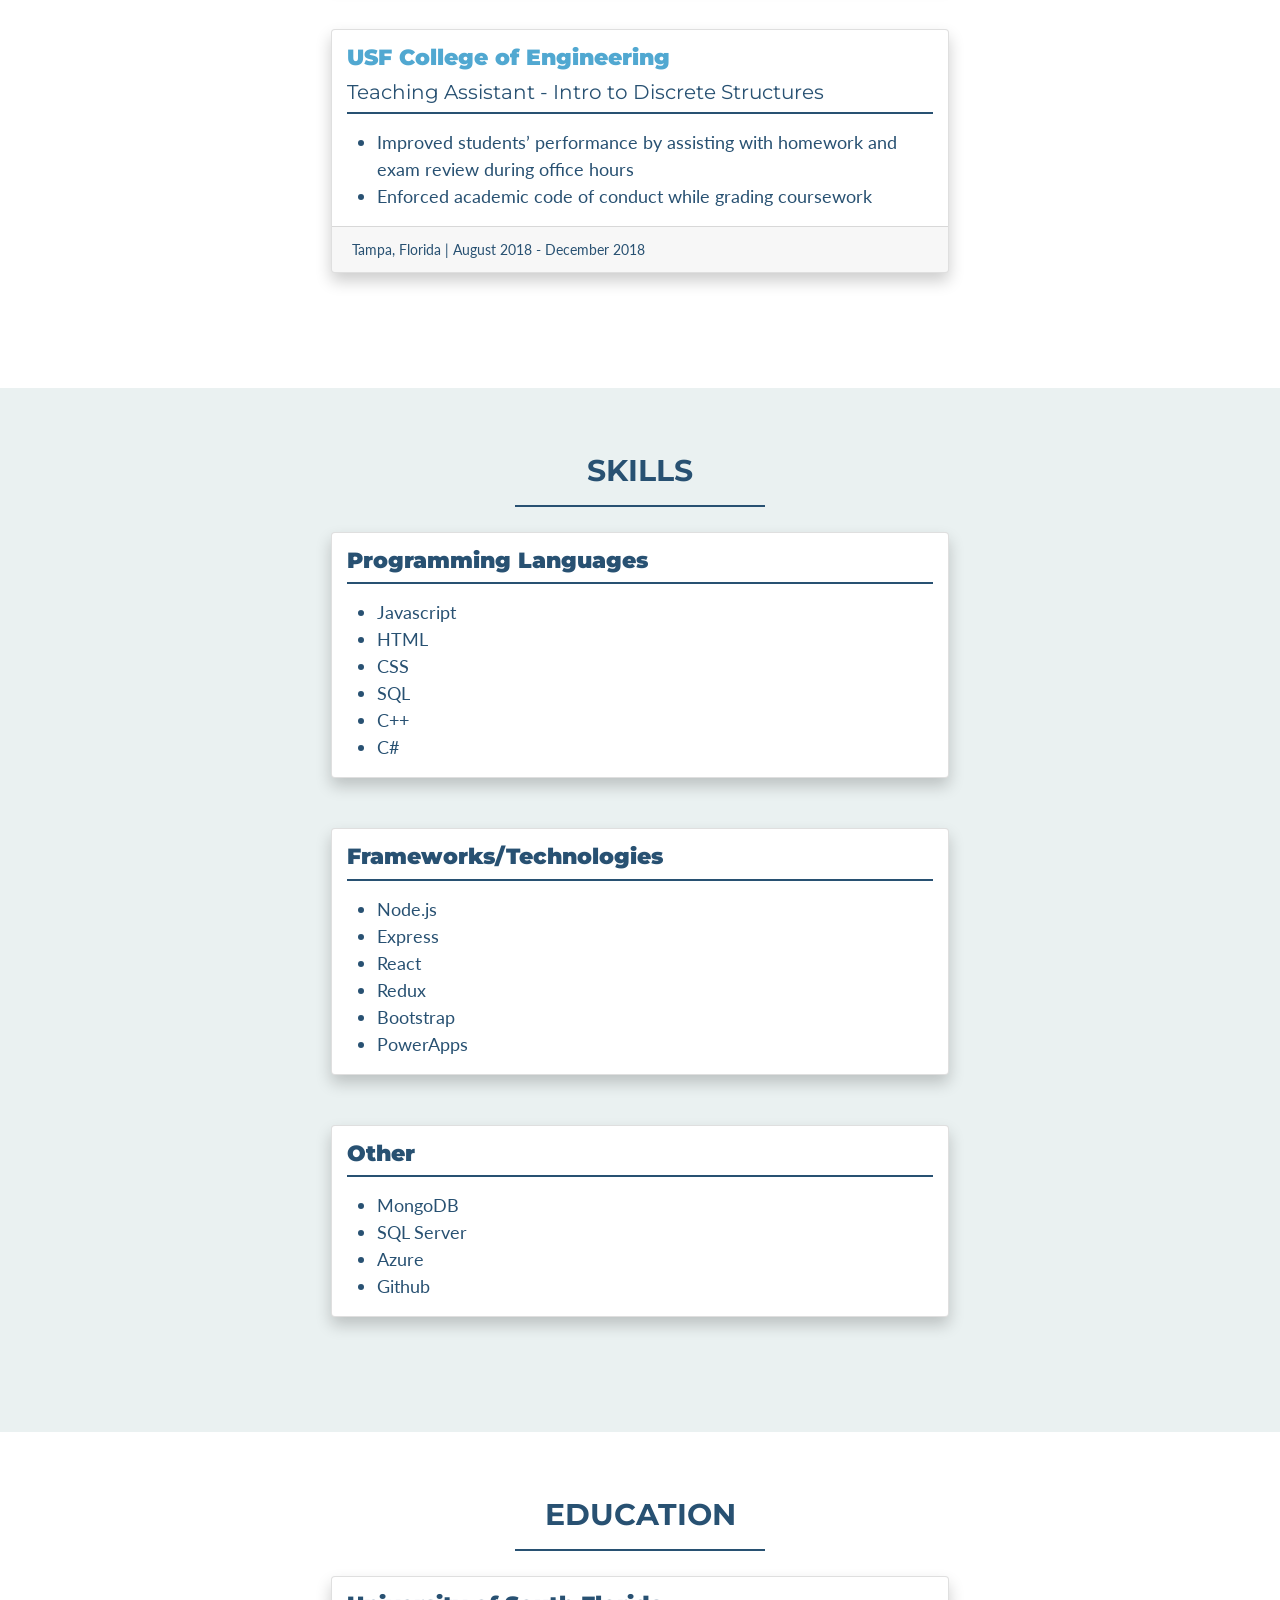
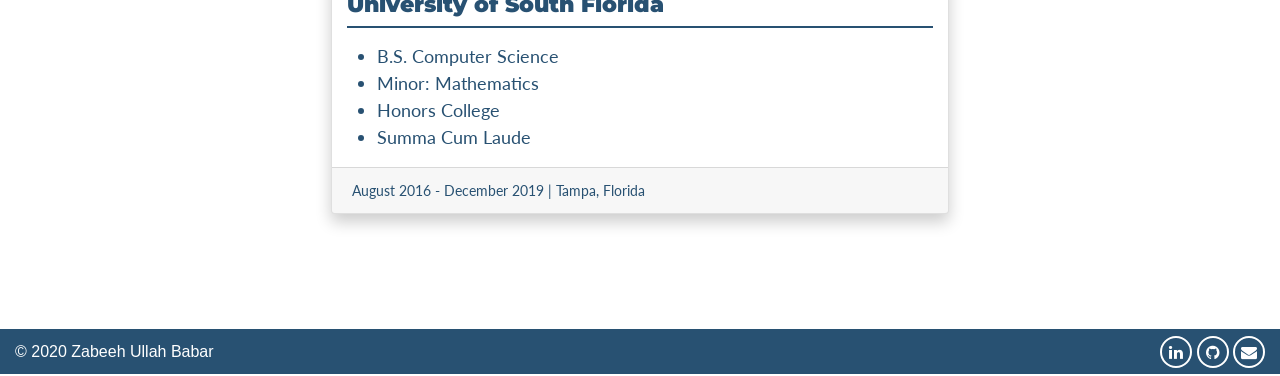
==== commit 85161b1c: "fixed typos" ====
--- a/index.html
+++ b/index.html
@@ -185,7 +185,7 @@
                     href="https://github.com/CSSEGISandData/COVID-19/tree/master/csse_covid_19_data/csse_covid_19_time_series"
                     target="_blank"
                   >
-                    JHU's cases data</a
+                    JHU's coronavirus data</a
                   >
                 </li>
                 <li>
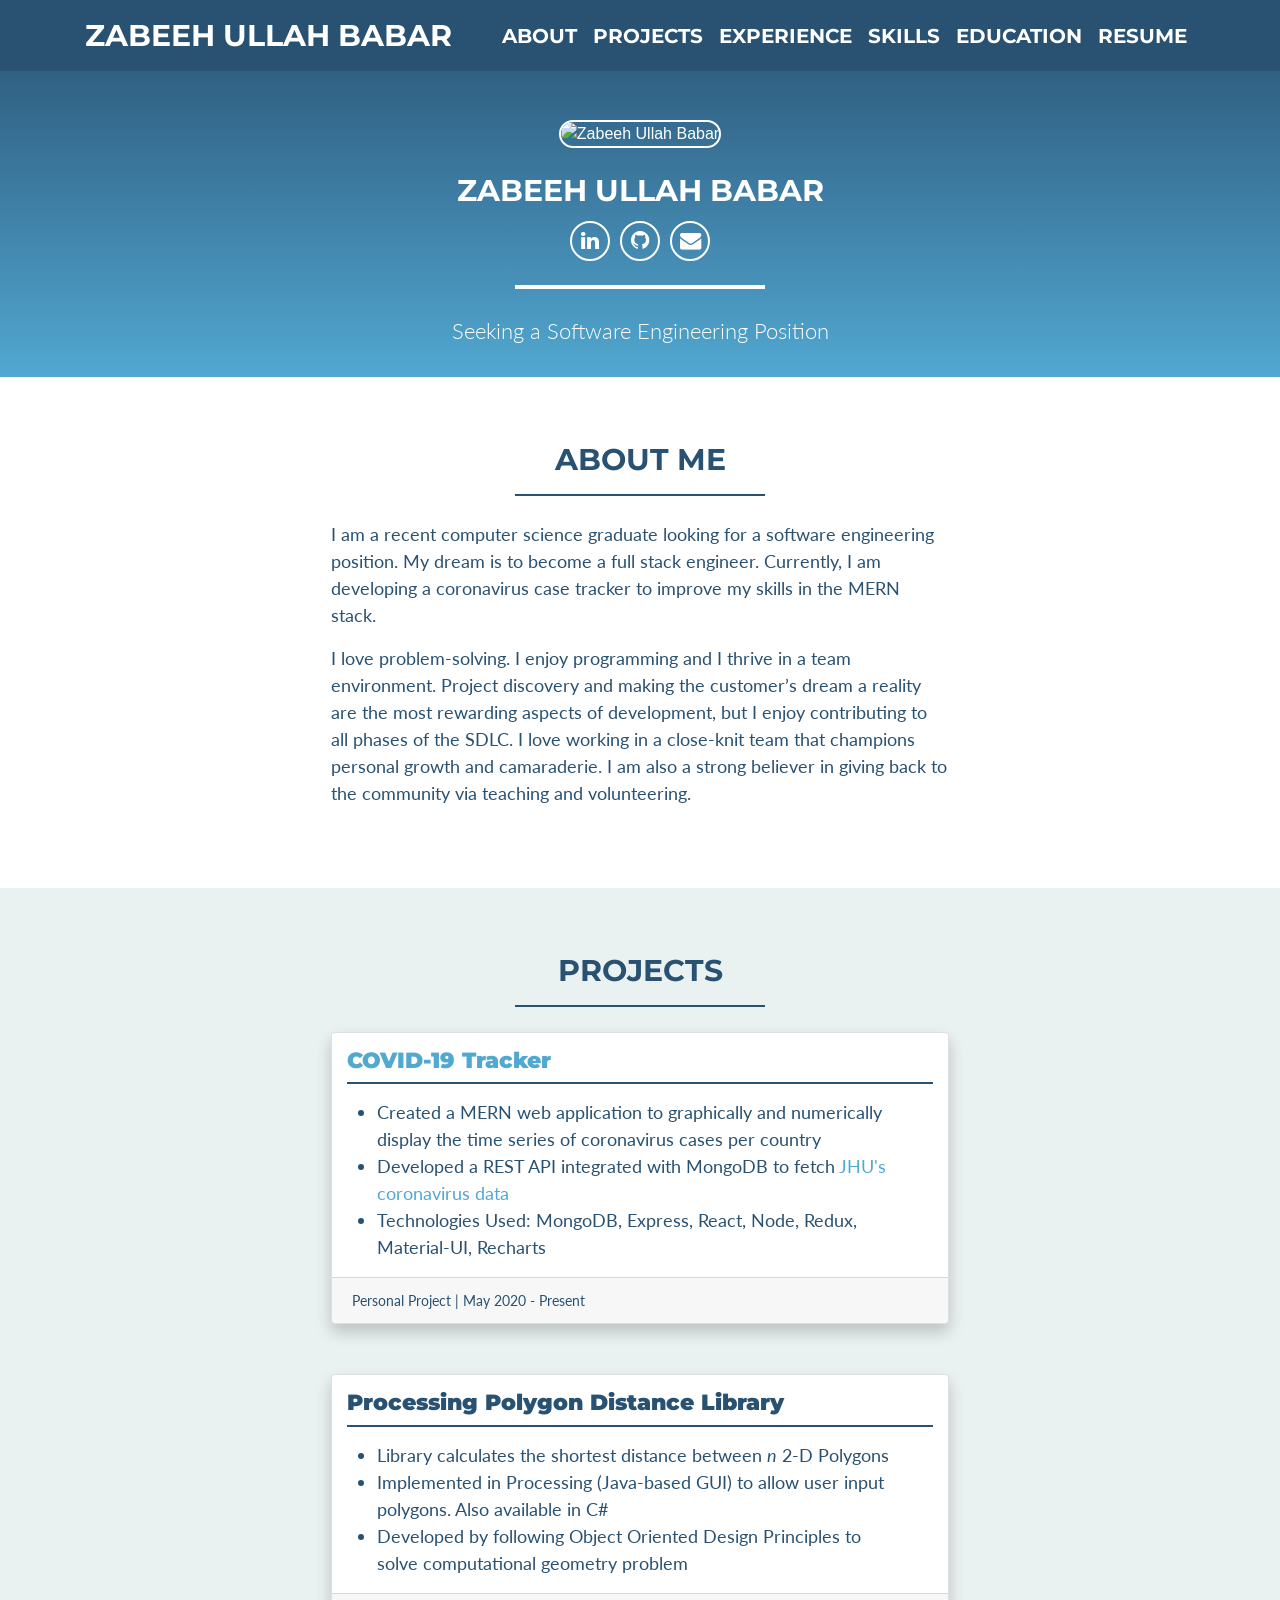
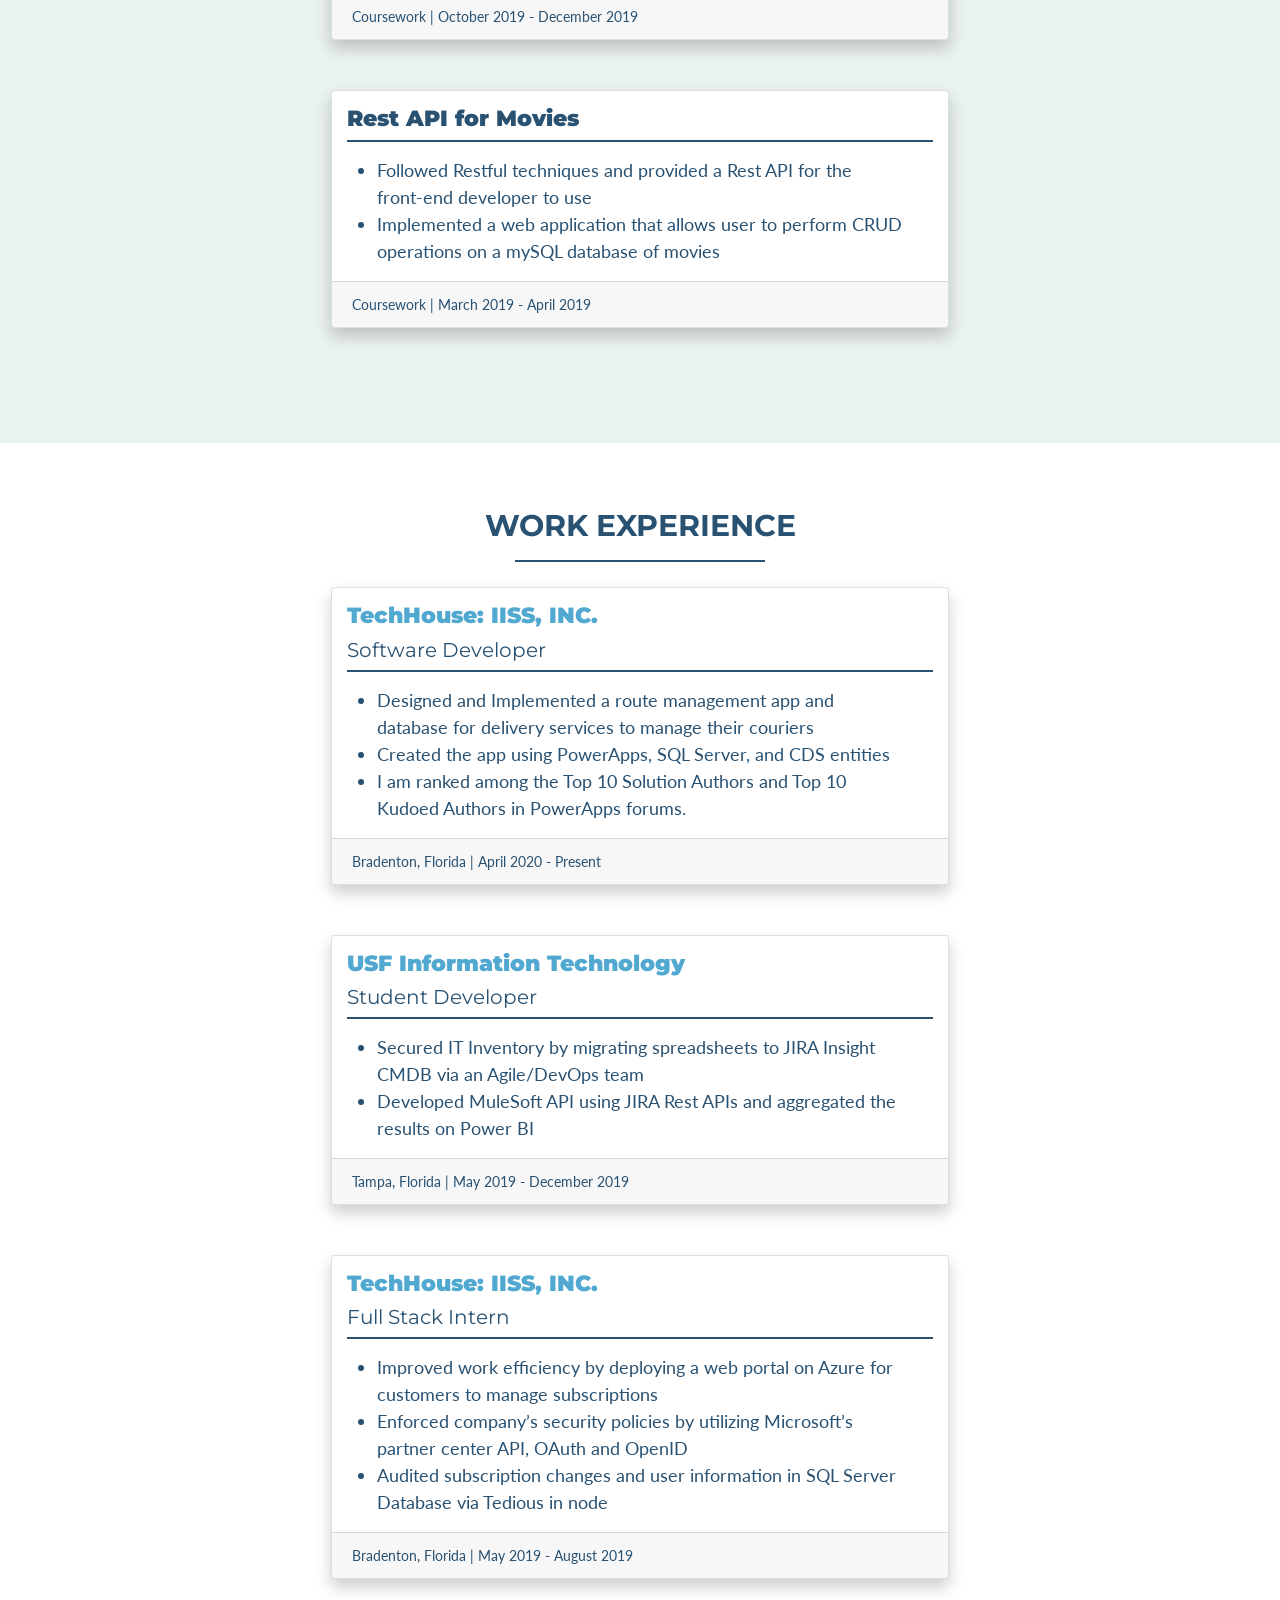
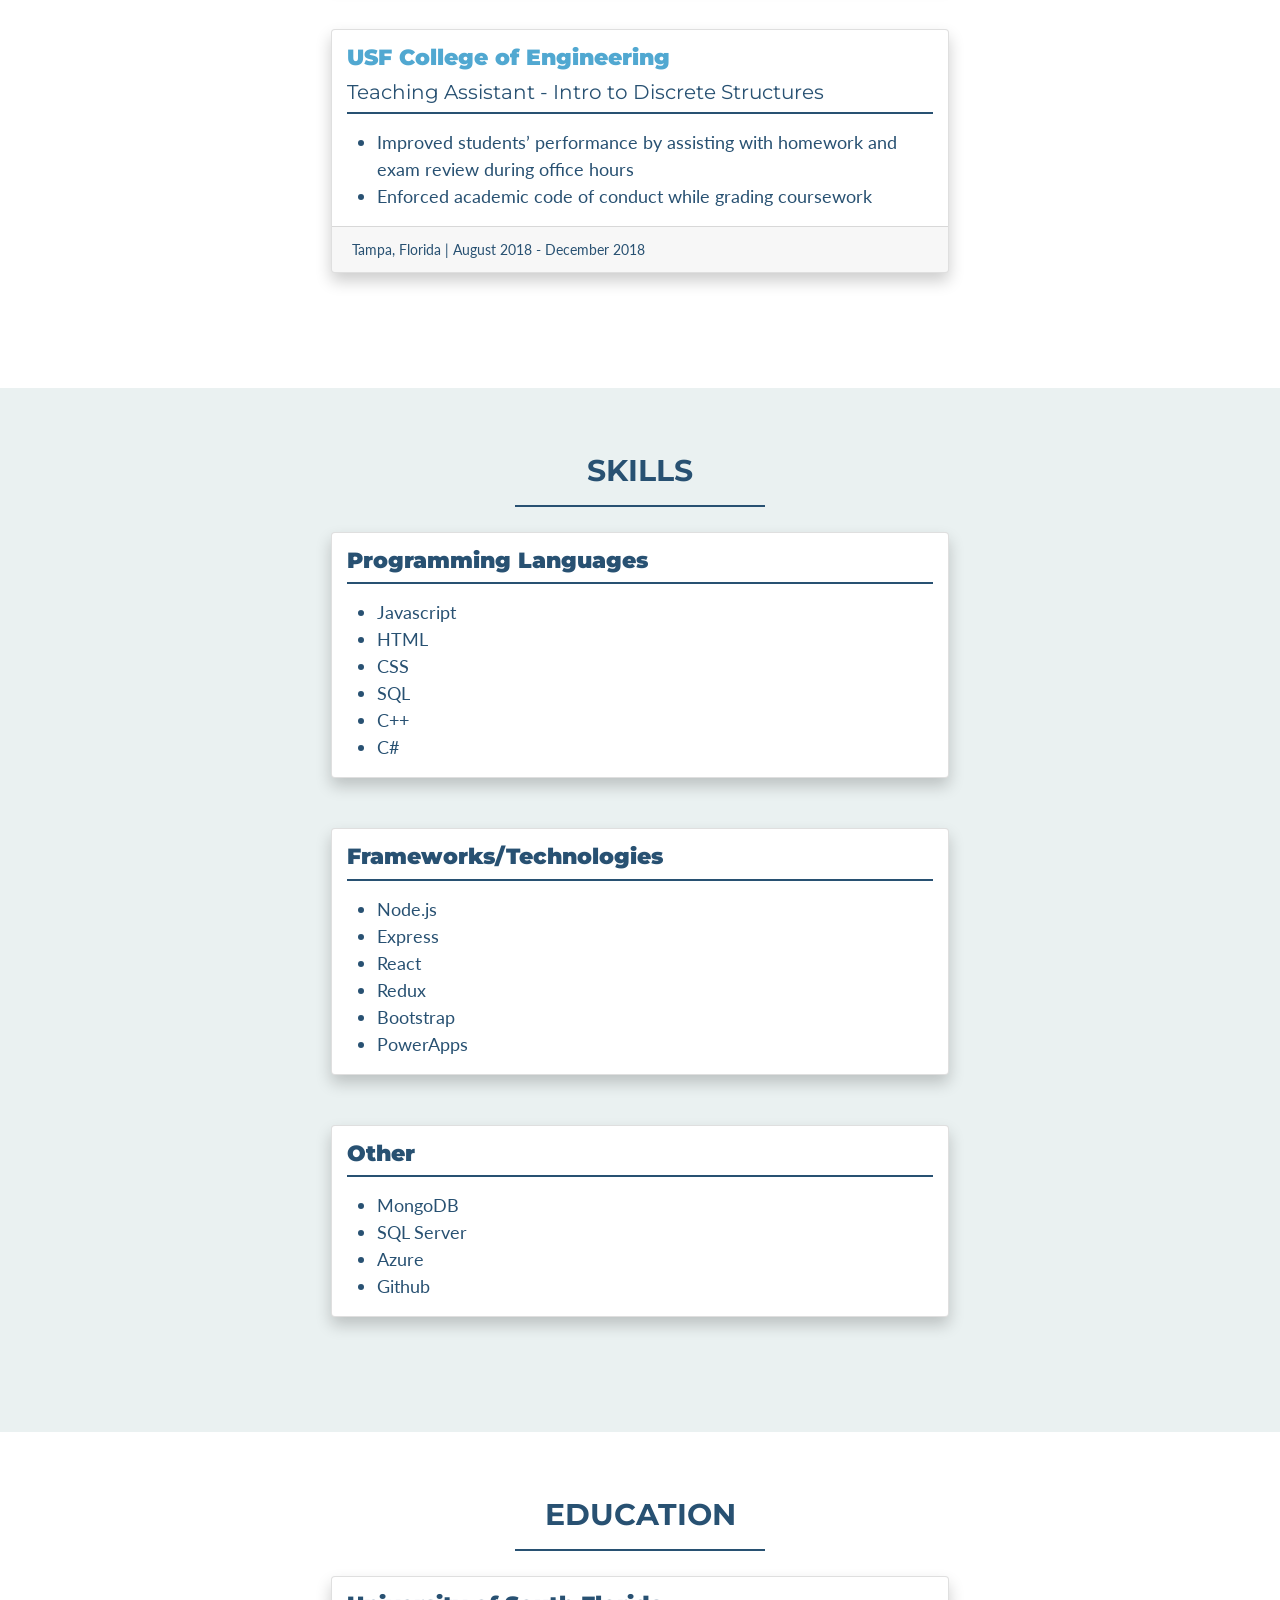
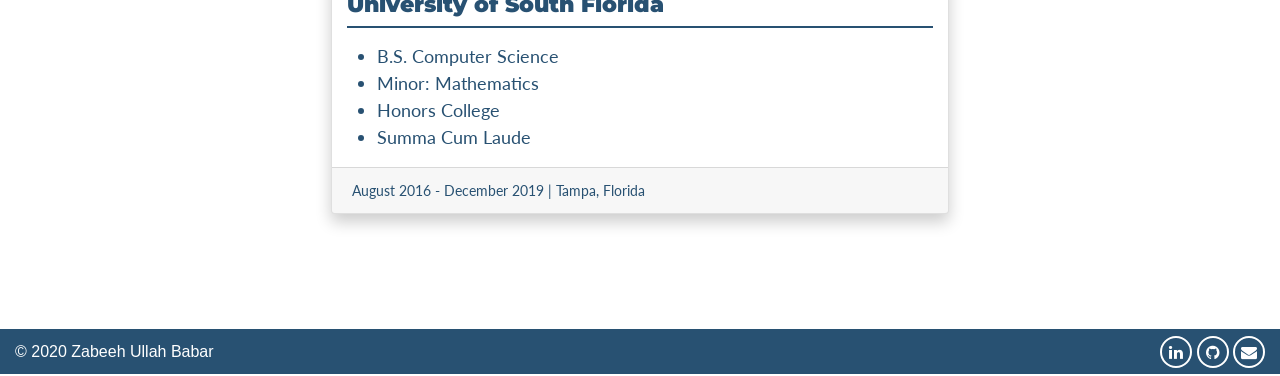
==== commit f28171aa: "Added link to covid website" ====
--- a/index.html
+++ b/index.html
@@ -28,6 +28,21 @@
       rel="stylesheet"
       type="text/css"
     />
+    <!-- Global site tag (gtag.js) - Google Analytics -->
+    <script
+      async
+      src="https://www.googletagmanager.com/gtag/js?id=UA-171022471-2"
+    ></script>
+    <script>
+      window.dataLayer = window.dataLayer || [];
+      function gtag() {
+        dataLayer.push(arguments);
+      }
+      gtag("js", new Date());
+
+      gtag("config", "UA-171022471-2");
+    </script>
+
     <link rel="icon" type="image/png" href="./img/profile.png" />
     <title>Zabeeh Ullah Babar</title>
   </head>
@@ -164,8 +179,9 @@
               <h3 class="title">
                 <b
                   ><a
-                    href="https://github.com/zabibabar/covid-tracker"
+                    href="https://theflatcovidsociety.herokuapp.com/"
                     target="_blank"
+                    rel="noopener"
                     >COVID-19 Tracker</a
                   ></b
                 >
@@ -184,6 +200,7 @@
                   <a
                     href="https://github.com/CSSEGISandData/COVID-19/tree/master/csse_covid_19_data/csse_covid_19_time_series"
                     target="_blank"
+                    rel="noopener"
                   >
                     JHU's coronavirus data</a
                   >
@@ -195,7 +212,7 @@
               </ul>
             </div>
             <div class="card-footer">
-              Personal Project | April 2020 - Present
+              Personal Project | May 2020 - Present
             </div>
           </div>
 
@@ -261,7 +278,10 @@
             <div class="card-heading">
               <h3 class="title">
                 <b>
-                  <a href="https://www.tech-house.com/" target="_blank"
+                  <a
+                    href="https://www.tech-house.com/"
+                    target="_blank"
+                    rel="noopener"
                     >TechHouse: IISS, INC.</a
                   >
                 </b>
@@ -293,7 +313,10 @@
             <div class="card-heading">
               <h3 class="title">
                 <b
-                  ><a href="https://www.usf.edu/it/" target="_blank"
+                  ><a
+                    href="https://www.usf.edu/it/"
+                    target="_blank"
+                    rel="noopener"
                     >USF Information Technology</a
                   ></b
                 >
@@ -322,7 +345,10 @@
             <div class="card-heading">
               <h3 class="title">
                 <b>
-                  <a href="https://www.tech-house.com/" target="_blank"
+                  <a
+                    href="https://www.tech-house.com/"
+                    target="_blank"
+                    rel="noopener"
                     >TechHouse: IISS, INC.</a
                   >
                 </b>
@@ -358,6 +384,7 @@
                   <a
                     href="https://www.usf.edu/engineering/cse/index.aspx"
                     target="_blank"
+                    rel="noopener"
                     >USF College of Engineering
                   </a></b
                 >
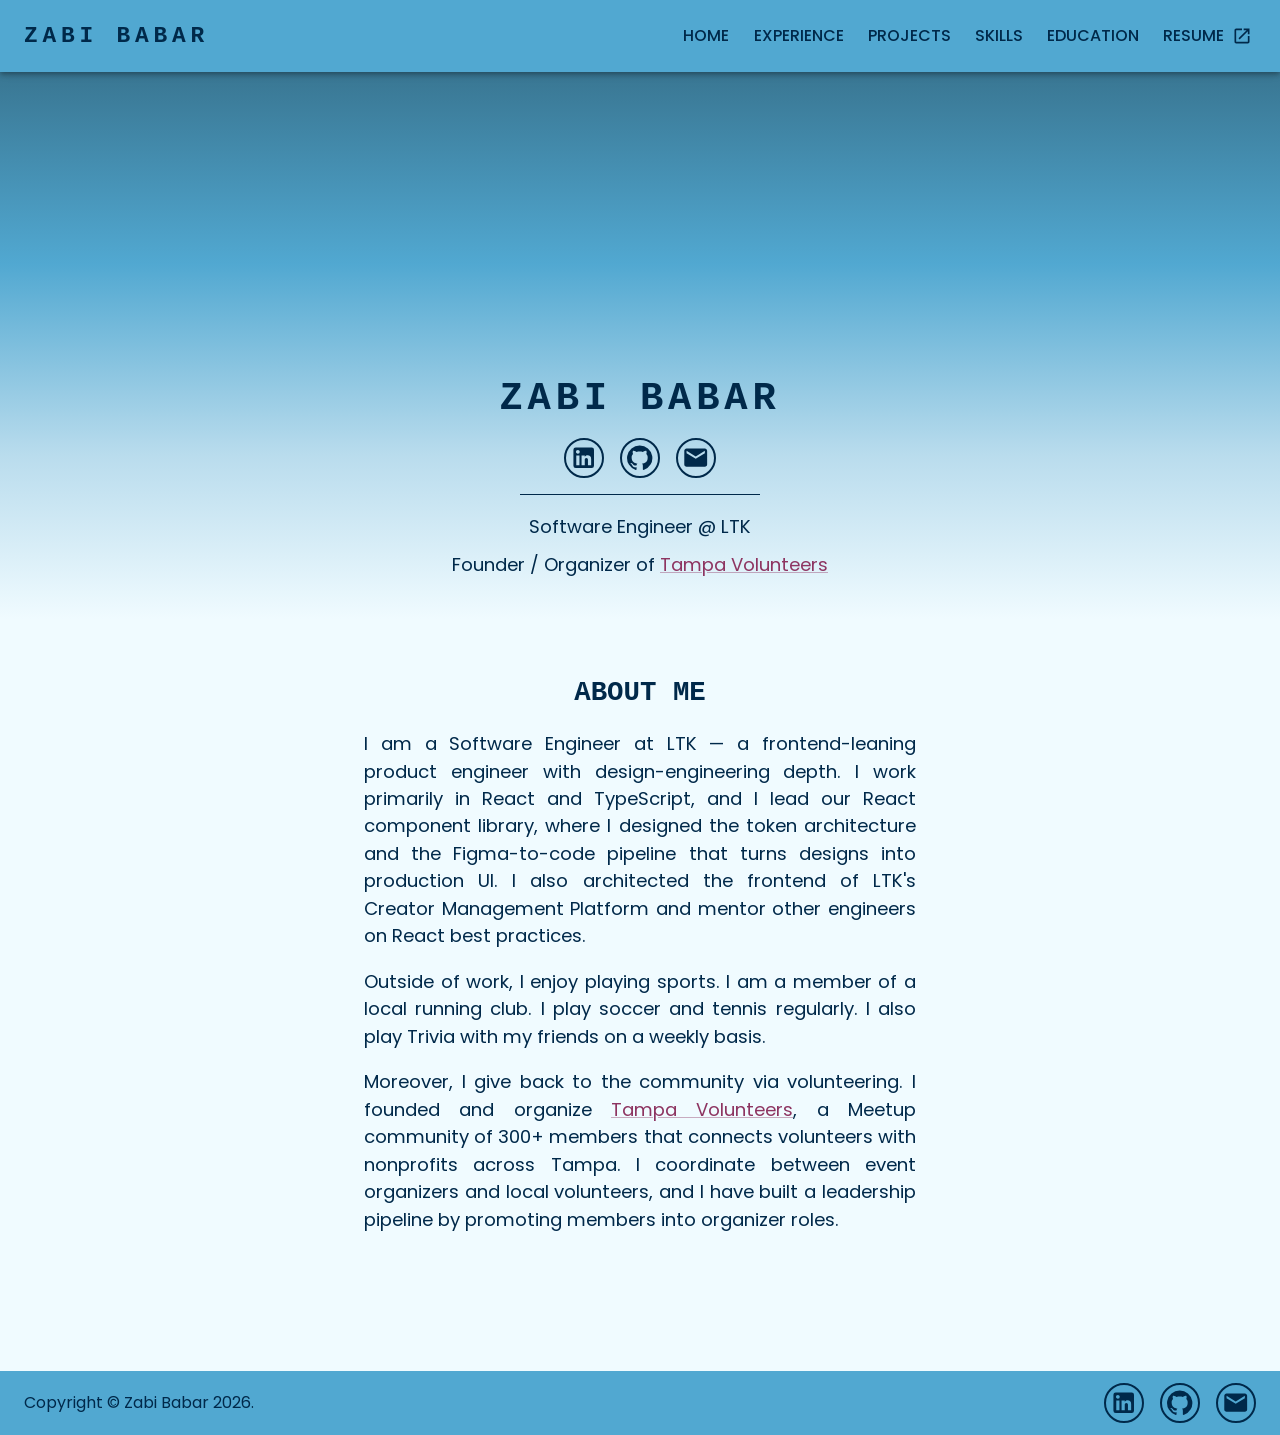
==== commit fe150c74: "Deploying to gh-pages from @ zabibabar/zabibabar.github.io@05a5e5d2ab0856244210a8971fa0f8e1f638898f " ====
--- a/index.html
+++ b/index.html
@@ -1,536 +1 @@
-<!DOCTYPE html>
-<html lang="en">
-  <head>
-    <meta charset="UTF-8" />
-    <meta name="viewport" content="width=device-width, initial-scale=1.0" />
-
-    <link
-      rel="stylesheet"
-      href="https://maxcdn.bootstrapcdn.com/bootstrap/4.4.1/css/bootstrap.min.css"
-    />
-    <script src="https://ajax.googleapis.com/ajax/libs/jquery/3.4.1/jquery.min.js"></script>
-    <script src="https://cdnjs.cloudflare.com/ajax/libs/popper.js/1.16.0/umd/popper.min.js"></script>
-    <script src="https://maxcdn.bootstrapcdn.com/bootstrap/4.4.1/js/bootstrap.min.js"></script>
-    <link
-      href="https://stackpath.bootstrapcdn.com/font-awesome/4.7.0/css/font-awesome.min.css"
-      rel="stylesheet"
-      integrity="sha384-wvfXpqpZZVQGK6TAh5PVlGOfQNHSoD2xbE+QkPxCAFlNEevoEH3Sl0sibVcOQVnN"
-      crossorigin="anonymous"
-    />
-    <link rel="stylesheet" type="text/css" href="css/bootstrap-social.css" />
-    <link rel="stylesheet" type="text/css" href="css/main.css" />
-    <link
-      href="https://fonts.googleapis.com/css?family=Montserrat:300,400,700"
-      rel="stylesheet"
-    />
-    <link
-      href="//fonts.googleapis.com/css?family=Lato:400,700,400italic,700italic"
-      rel="stylesheet"
-      type="text/css"
-    />
-    <!-- Global site tag (gtag.js) - Google Analytics -->
-    <script
-      async
-      src="https://www.googletagmanager.com/gtag/js?id=UA-171022471-2"
-    ></script>
-    <script>
-      window.dataLayer = window.dataLayer || [];
-      function gtag() {
-        dataLayer.push(arguments);
-      }
-      gtag("js", new Date());
-
-      gtag("config", "UA-171022471-2");
-    </script>
-
-    <link rel="icon" type="image/png" href="./img/profile.png" />
-    <title>Zabeeh Ullah Babar</title>
-  </head>
-  <body>
-    <!-- Navbar  -->
-    <nav class="navbar fixed-top navbar-expand-lg">
-      <div class="container">
-        <a class="navbar-brand" href="#">ZABEEH ULLAH BABAR</a>
-
-        <button
-          class="navbar-toggler"
-          type="button"
-          data-toggle="collapse"
-          data-target="#navbarSupportedContent"
-          aria-controls="#navbarSupportedContent"
-          aria-expanded="false"
-          aria-label="Toggle navigation"
-        >
-          <span class="fa fa-bars fa-lg"></span>
-        </button>
-
-        <div class="collapse navbar-collapse" id="navbarSupportedContent">
-          <hr class="card-heading-line" />
-          <ul class="navbar-nav ml-auto">
-            <li class="nav-item">
-              <a class="nav-link" href="#about">ABOUT</a>
-            </li>
-            <li class="nav-item">
-              <a class="nav-link" href="#projects">PROJECTS</a>
-            </li>
-            <li class="nav-item">
-              <a class="nav-link" href="#experience">EXPERIENCE</a>
-            </li>
-            <li class="nav-item">
-              <a class="nav-link" href="#skills">SKILLS</a>
-            </li>
-            <li class="nav-item">
-              <a class="nav-link" href="#education">EDUCATION</a>
-            </li>
-            <li class="nav-item">
-              <a
-                class="nav-link"
-                href="https://drive.google.com/file/d/1pjPix1GUxJosRxFmaZ5OhsYP8ymIOTda/view?usp=sharing"
-                target="_blank"
-                >RESUME</a
-              >
-            </li>
-          </ul>
-        </div>
-      </div>
-    </nav>
-
-    <!-- Intro   -->
-    <header>
-      <div class="container">
-        <div class="col-10 col-sm-9 col-md-8 col-lg-7 ml-auto mr-auto">
-          <img
-            class="profile-pic"
-            src="img/profile.png"
-            alt="Zabeeh Ullah Babar"
-          />
-
-          <div class="intro-text">
-            <span class="name">ZABEEH ULLAH BABAR</span>
-            <div class="contacts">
-              <div class="contact-item">
-                <a
-                  href="https://www.linkedin.com/in/zabibabar/"
-                  class="btn btn-outline"
-                >
-                  <i class="fa fa-linkedin fa-lg social-icon"></i>
-                </a>
-              </div>
-              <div class="contact-item">
-                <a
-                  href="https://www.github.com/zabibabar/"
-                  class="btn btn-outline"
-                >
-                  <i class="fa fa-github fa-lg social-icon"></i>
-                </a>
-              </div>
-              <div class="contact-item">
-                <a href="mailto:babar@mail.usf.edu" class="btn btn-outline">
-                  <i class="fa fa-envelope fa-lg social-icon"></i>
-                </a>
-              </div>
-            </div>
-            <hr class="heading-line" />
-            <div class="title">
-              Seeking a Software Engineering Position
-            </div>
-          </div>
-        </div>
-      </div>
-    </header>
-
-    <!-- About   -->
-    <section class="white-background" id="about">
-      <div class="container">
-        <div class="col-11 col-sm-9 col-md-8 col-lg-7 ml-auto mr-auto">
-          <h2 class="heading">
-            ABOUT ME
-          </h2>
-          <hr class="heading-line" />
-          <div class="about-box">
-            <p>
-              I am a recent computer science graduate looking for a software
-              engineering position. My dream is to become a full stack engineer.
-              Currently, I am developing a coronavirus case tracker to improve
-              my skills in the MERN stack.
-            </p>
-            <p>
-              I love problem-solving. I enjoy programming and I thrive in a team
-              environment. Project discovery and making the customer’s dream a
-              reality are the most rewarding aspects of development, but I enjoy
-              contributing to all phases of the SDLC. I love working in a
-              close-knit team that champions personal growth and camaraderie. I
-              am also a strong believer in giving back to the community via
-              teaching and volunteering.
-            </p>
-          </div>
-        </div>
-      </div>
-    </section>
-
-    <!-- Projects  -->
-    <section class="blue-background" id="projects">
-      <div class="container">
-        <div class="col-11 col-sm-9 col-md-8 col-lg-7 ml-auto mr-auto">
-          <h2 class="heading">PROJECTS</h2>
-          <hr class="heading-line" />
-          <div class="card">
-            <div class="card-heading">
-              <h3 class="title">
-                <b
-                  ><a
-                    href="https://theflatcovidsociety.herokuapp.com/"
-                    target="_blank"
-                    rel="noopener"
-                    >COVID-19 Tracker</a
-                  ></b
-                >
-              </h3>
-              <hr class="card-heading-line" />
-            </div>
-            <div class="card-body">
-              <ul>
-                <li>
-                  Created a MERN web application to graphically and numerically
-                  display the time series of coronavirus cases per country
-                </li>
-                <li>
-                  Developed a REST API integrated with MongoDB to fetch
-
-                  <a
-                    href="https://github.com/CSSEGISandData/COVID-19/tree/master/csse_covid_19_data/csse_covid_19_time_series"
-                    target="_blank"
-                    rel="noopener"
-                  >
-                    JHU's coronavirus data</a
-                  >
-                </li>
-                <li>
-                  Technologies Used: MongoDB, Express, React, Node, Redux,
-                  Material-UI, Recharts
-                </li>
-              </ul>
-            </div>
-            <div class="card-footer">
-              Personal Project | May 2020 - Present
-            </div>
-          </div>
-
-          <div class="card">
-            <div class="card-heading">
-              <h3 class="title"><b>Processing Polygon Distance Library</b></h3>
-              <hr class="card-heading-line" />
-            </div>
-            <div class="card-body">
-              <ul>
-                <li>
-                  Library calculates the shortest distance between <i>n</i> 2-D
-                  Polygons
-                </li>
-                <li>
-                  Implemented in Processing (Java-based GUI) to allow user input
-                  polygons. Also available in C#
-                </li>
-                <li>
-                  Developed by following Object Oriented Design Principles to
-                  solve computational geometry problem
-                </li>
-              </ul>
-            </div>
-            <div class="card-footer">
-              Coursework | October 2019 - December 2019
-            </div>
-          </div>
-
-          <div class="card">
-            <div class="card-heading">
-              <h3 class="title"><b>Rest API for Movies</b></h3>
-              <hr class="card-heading-line" />
-            </div>
-            <div class="card-body">
-              <ul>
-                <li>
-                  Followed Restful techniques and provided a Rest API for the
-                  front-end developer to use
-                </li>
-                <li>
-                  Implemented a web application that allows user to perform CRUD
-                  operations on a mySQL database of movies
-                </li>
-              </ul>
-            </div>
-            <div class="card-footer">
-              Coursework | March 2019 - April 2019
-            </div>
-          </div>
-        </div>
-      </div>
-    </section>
-
-    <!-- Work Experience  -->
-    <section class="white-background" id="experience">
-      <div class="container">
-        <div class="col-11 col-sm-9 col-md-8 col-lg-7 ml-auto mr-auto">
-          <h2 class="heading">WORK EXPERIENCE</h2>
-          <hr class="heading-line" />
-
-          <div class="card">
-            <div class="card-heading">
-              <h3 class="title">
-                <b>
-                  <a
-                    href="https://www.tech-house.com/"
-                    target="_blank"
-                    rel="noopener"
-                    >TechHouse: IISS, INC.</a
-                  >
-                </b>
-              </h3>
-              <h4 class="position">Software Developer</h4>
-              <hr class="card-heading-line" />
-            </div>
-            <div class="card-body">
-              <ul>
-                <li>
-                  Designed and Implemented a route management app and database
-                  for delivery services to manage their couriers
-                </li>
-                <li>
-                  Created the app using PowerApps, SQL Server, and CDS entities
-                </li>
-                <li>
-                  I am ranked among the Top 10 Solution Authors and Top 10
-                  Kudoed Authors in PowerApps forums.
-                </li>
-              </ul>
-            </div>
-            <div class="card-footer">
-              Bradenton, Florida | April 2020 - Present
-            </div>
-          </div>
-
-          <div class="card">
-            <div class="card-heading">
-              <h3 class="title">
-                <b
-                  ><a
-                    href="https://www.usf.edu/it/"
-                    target="_blank"
-                    rel="noopener"
-                    >USF Information Technology</a
-                  ></b
-                >
-              </h3>
-              <h4 class="position">Student Developer</h4>
-              <hr class="card-heading-line" />
-            </div>
-            <div class="card-body">
-              <ul>
-                <li>
-                  Secured IT Inventory by migrating spreadsheets to JIRA Insight
-                  CMDB via an Agile/DevOps team
-                </li>
-                <li>
-                  Developed MuleSoft API using JIRA Rest APIs and aggregated the
-                  results on Power BI
-                </li>
-              </ul>
-            </div>
-            <div class="card-footer">
-              Tampa, Florida | May 2019 - December 2019
-            </div>
-          </div>
-
-          <div class="card">
-            <div class="card-heading">
-              <h3 class="title">
-                <b>
-                  <a
-                    href="https://www.tech-house.com/"
-                    target="_blank"
-                    rel="noopener"
-                    >TechHouse: IISS, INC.</a
-                  >
-                </b>
-              </h3>
-              <h4 class="position">Full Stack Intern</h4>
-              <hr class="card-heading-line" />
-            </div>
-            <div class="card-body">
-              <ul>
-                <li>
-                  Improved work efficiency by deploying a web portal on Azure
-                  for customers to manage subscriptions
-                </li>
-                <li>
-                  Enforced company’s security policies by utilizing Microsoft’s
-                  partner center API, OAuth and OpenID
-                </li>
-                <li>
-                  Audited subscription changes and user information in SQL
-                  Server Database via Tedious in node
-                </li>
-              </ul>
-            </div>
-            <div class="card-footer">
-              Bradenton, Florida | May 2019 - August 2019
-            </div>
-          </div>
-
-          <div class="card">
-            <div class="card-heading">
-              <h3 class="title">
-                <b>
-                  <a
-                    href="https://www.usf.edu/engineering/cse/index.aspx"
-                    target="_blank"
-                    rel="noopener"
-                    >USF College of Engineering
-                  </a></b
-                >
-              </h3>
-              <h4 class="position">
-                Teaching Assistant - Intro to Discrete Structures
-              </h4>
-              <hr class="card-heading-line" />
-            </div>
-            <div class="card-body">
-              <ul>
-                <li>
-                  Improved students’ performance by assisting with homework and
-                  exam review during office hours
-                </li>
-                <li>
-                  Enforced academic code of conduct while grading coursework
-                </li>
-              </ul>
-            </div>
-            <div class="card-footer">
-              Tampa, Florida | August 2018 - December 2018
-            </div>
-          </div>
-        </div>
-      </div>
-    </section>
-
-    <!-- Languages  -->
-    <section class="blue-background" id="skills">
-      <div class="container">
-        <div class="col-11 col-sm-9 col-md-8 col-lg-7 ml-auto mr-auto">
-          <h2 class="heading">
-            SKILLS
-          </h2>
-          <hr class="heading-line" />
-          <div class="card">
-            <div class="card-heading">
-              <h3 class="title">
-                <b>
-                  Programming Languages
-                </b>
-              </h3>
-              <hr class="card-heading-line" />
-            </div>
-            <div class="card-body">
-              <ul>
-                <li>Javascript</li>
-                <li>HTML</li>
-                <li>CSS</li>
-                <li>SQL</li>
-                <li>C++</li>
-                <li>C#</li>
-              </ul>
-            </div>
-          </div>
-
-          <div class="card">
-            <div class="card-heading">
-              <h3 class="title">
-                <b>
-                  Frameworks/Technologies
-                </b>
-              </h3>
-              <hr class="card-heading-line" />
-            </div>
-            <div class="card-body">
-              <ul>
-                <li>Node.js</li>
-                <li>Express</li>
-                <li>React</li>
-                <li>Redux</li>
-                <li>Bootstrap</li>
-                <li>PowerApps</li>
-              </ul>
-            </div>
-          </div>
-
-          <div class="card">
-            <div class="card-heading">
-              <h3 class="title">
-                <b>
-                  Other
-                </b>
-              </h3>
-              <hr class="card-heading-line" />
-            </div>
-            <div class="card-body">
-              <ul>
-                <li>MongoDB</li>
-                <li>SQL Server</li>
-                <li>Azure</li>
-                <li>Github</li>
-              </ul>
-            </div>
-          </div>
-        </div>
-      </div>
-    </section>
-
-    <!-- Education  -->
-    <section class="white-background" id="education">
-      <div class="container">
-        <div class="col-11 col-sm-9 col-md-8 col-lg-7 ml-auto mr-auto">
-          <h2 class="heading">EDUCATION</h2>
-          <hr class="heading-line" />
-          <div class="card">
-            <div class="card-heading">
-              <h3 class="title"><b>University of South Florida</b></h3>
-              <hr class="card-heading-line" />
-            </div>
-            <div class="card-body">
-              <ul>
-                <li>B.S. Computer Science</li>
-                <li>Minor: Mathematics</li>
-                <li>Honors College</li>
-                <li>Summa Cum Laude</li>
-              </ul>
-            </div>
-            <div class="card-footer">
-              August 2016 - December 2019 | Tampa, Florida
-            </div>
-          </div>
-        </div>
-      </div>
-    </section>
-
-    <!-- Footer  -->
-    <footer class="page-footer font-small blue">
-      <div class="copyright-footer mr-auto">
-        © 2020 Zabeeh Ullah Babar
-      </div>
-      <div class="links-footer ml-auto">
-        <a
-          href="https://www.linkedin.com/in/zabibabar/"
-          class="btn btn-outline"
-        >
-          <i class="fa fa-linkedin social-icon"></i>
-        </a>
-        <a href="https://www.github.com/zabibabar/" class="btn btn-outline">
-          <i class="fa fa-github social-icon"></i>
-        </a>
-        <a href="mailto:babar@mail.usf.edu" class="btn btn-outline">
-          <i class="fa fa-envelope social-icon"></i>
-        </a>
-      </div>
-    </footer>
-  </body>
-</html>
+<!DOCTYPE html><html lang="en" class="__className_c41020"><head><meta charSet="utf-8"/><meta name="viewport" content="initial-scale=1, width=device-width"/><title>Zabi Babar</title><meta name="next-head-count" content="3"/><meta name="theme-color" content="#51a8d1"/><link rel="shortcut icon" href="/favicon.ico"/><meta name="emotion-insertion-point" content=""/><style data-emotion="mui-style-global 115b3m3">html{-webkit-font-smoothing:antialiased;-moz-osx-font-smoothing:grayscale;box-sizing:border-box;-webkit-text-size-adjust:100%;}*,*::before,*::after{box-sizing:inherit;}strong,b{font-weight:700;}body{margin:0;color:#00294A;font-family:'__Poppins_c41020','__Poppins_Fallback_c41020',Helvetica,Arial,sans-serif;font-weight:400;font-size:1.1428571428571428rem;line-height:1.5;background-color:#fff;}@media print{body{background-color:#fff;}}body::backdrop{background-color:#fff;}</style><style data-emotion="mui-style 1yv96yn t3bb5w 1ekb41w 12o98wt tnnek5 1lvtzne 6qpy1h 14yq2cq nyxro8 1hagsuh uh6frl strsm6 1n4a93h 1ntache 1m6pqln 1y4txnx dd6ls2 1bp6wpx 10egq61 13nhiei 1okur6n m8ibol 9mpv0q tkzwdk 19cxtt8 a34r6k md64nc fo9uqb w9x5m9 bs1hmf 1erw147">.mui-style-1yv96yn{display:-webkit-box;display:-webkit-flex;display:-ms-flexbox;display:flex;min-height:100vh;-webkit-flex-direction:column;-ms-flex-direction:column;flex-direction:column;}.mui-style-t3bb5w{background-color:#fff;color:#00294A;-webkit-transition:box-shadow 300ms cubic-bezier(0.4, 0, 0.2, 1) 0ms;transition:box-shadow 300ms cubic-bezier(0.4, 0, 0.2, 1) 0ms;box-shadow:0px 2px 4px -1px rgba(0,0,0,0.2),0px 4px 5px 0px rgba(0,0,0,0.14),0px 1px 10px 0px rgba(0,0,0,0.12);display:-webkit-box;display:-webkit-flex;display:-ms-flexbox;display:flex;-webkit-flex-direction:column;-ms-flex-direction:column;flex-direction:column;width:100%;box-sizing:border-box;-webkit-flex-shrink:0;-ms-flex-negative:0;flex-shrink:0;position:-webkit-sticky;position:sticky;z-index:1100;top:0;left:auto;right:0;background-color:#51a8d1;color:#00294A;}.mui-style-1ekb41w{width:100%;margin-left:auto;box-sizing:border-box;margin-right:auto;display:block;padding-left:16px;padding-right:16px;}@media (min-width:600px){.mui-style-1ekb41w{padding-left:24px;padding-right:24px;}}@media (min-width:1536px){.mui-style-1ekb41w{max-width:1536px;}}.mui-style-12o98wt{position:relative;display:-webkit-box;display:-webkit-flex;display:-ms-flexbox;display:flex;-webkit-align-items:center;-webkit-box-align:center;-ms-flex-align:center;align-items:center;min-height:56px;}@media (min-width:0px){@media (orientation: landscape){.mui-style-12o98wt{min-height:48px;}}}@media (min-width:600px){.mui-style-12o98wt{min-height:64px;}}.mui-style-tnnek5{margin:0;font-family:'__Poppins_c41020','__Poppins_Fallback_c41020',Helvetica,Arial,sans-serif;font-weight:500;font-size:1.4285714285714284rem;line-height:1.6;overflow:hidden;text-overflow:ellipsis;white-space:nowrap;color:inherit;margin-right:16px;font-family:monospace;font-weight:700;letter-spacing:.3rem;-webkit-text-decoration:none;text-decoration:none;}@media (min-width:0px){.mui-style-tnnek5{display:none;}}@media (min-width:900px){.mui-style-tnnek5{display:-webkit-box;display:-webkit-flex;display:-ms-flexbox;display:flex;}}.mui-style-1lvtzne{-webkit-box-flex:1;-webkit-flex-grow:1;-ms-flex-positive:1;flex-grow:1;}@media (min-width:0px){.mui-style-1lvtzne{display:-webkit-box;display:-webkit-flex;display:-ms-flexbox;display:flex;}}@media (min-width:900px){.mui-style-1lvtzne{display:none;}}.mui-style-6qpy1h{display:-webkit-inline-box;display:-webkit-inline-flex;display:-ms-inline-flexbox;display:inline-flex;-webkit-align-items:center;-webkit-box-align:center;-ms-flex-align:center;align-items:center;-webkit-box-pack:center;-ms-flex-pack:center;-webkit-justify-content:center;justify-content:center;position:relative;box-sizing:border-box;-webkit-tap-highlight-color:transparent;background-color:transparent;outline:0;border:0;margin:0;border-radius:0;padding:0;cursor:pointer;-webkit-user-select:none;-moz-user-select:none;-ms-user-select:none;user-select:none;vertical-align:middle;-moz-appearance:none;-webkit-appearance:none;-webkit-text-decoration:none;text-decoration:none;color:inherit;text-align:center;-webkit-flex:0 0 auto;-ms-flex:0 0 auto;flex:0 0 auto;font-size:1.7142857142857142rem;padding:8px;border-radius:50%;overflow:visible;color:rgba(0, 0, 0, 0.54);-webkit-transition:background-color 150ms cubic-bezier(0.4, 0, 0.2, 1) 0ms;transition:background-color 150ms cubic-bezier(0.4, 0, 0.2, 1) 0ms;color:inherit;padding:12px;font-size:2rem;}.mui-style-6qpy1h::-moz-focus-inner{border-style:none;}.mui-style-6qpy1h.Mui-disabled{pointer-events:none;cursor:default;}@media print{.mui-style-6qpy1h{-webkit-print-color-adjust:exact;color-adjust:exact;}}.mui-style-6qpy1h:hover{background-color:rgba(0, 0, 0, 0.04);}@media (hover: none){.mui-style-6qpy1h:hover{background-color:transparent;}}.mui-style-6qpy1h.Mui-disabled{background-color:transparent;color:rgba(0, 0, 0, 0.26);}.mui-style-14yq2cq{-webkit-user-select:none;-moz-user-select:none;-ms-user-select:none;user-select:none;width:1em;height:1em;display:inline-block;fill:currentColor;-webkit-flex-shrink:0;-ms-flex-negative:0;flex-shrink:0;-webkit-transition:fill 200ms cubic-bezier(0.4, 0, 0.2, 1) 0ms;transition:fill 200ms cubic-bezier(0.4, 0, 0.2, 1) 0ms;font-size:1.7142857142857142rem;}.mui-style-nyxro8{margin:0;font-family:monospace;font-weight:700;font-size:1.7142857142857142rem;line-height:1.334;overflow:hidden;text-overflow:ellipsis;white-space:nowrap;color:inherit;margin-right:16px;-webkit-box-flex:1;-webkit-flex-grow:1;-ms-flex-positive:1;flex-grow:1;font-family:monospace;font-weight:700;letter-spacing:.3rem;-webkit-text-decoration:none;text-decoration:none;}@media (min-width:0px){.mui-style-nyxro8{display:-webkit-box;display:-webkit-flex;display:-ms-flexbox;display:flex;}}@media (min-width:900px){.mui-style-nyxro8{display:none;}}.mui-style-1hagsuh{-webkit-box-flex:1;-webkit-flex-grow:1;-ms-flex-positive:1;flex-grow:1;-webkit-box-pack:end;-ms-flex-pack:end;-webkit-justify-content:end;justify-content:end;gap:8px;}@media (min-width:0px){.mui-style-1hagsuh{display:none;}}@media (min-width:900px){.mui-style-1hagsuh{display:-webkit-box;display:-webkit-flex;display:-ms-flexbox;display:flex;}}.mui-style-uh6frl{margin:0;font-family:inherit;font-weight:inherit;font-size:inherit;line-height:inherit;letter-spacing:inherit;color:#51a8d1;-webkit-text-decoration:underline;text-decoration:underline;text-decoration-color:rgba(81, 168, 209, 0.4);display:-webkit-inline-box;display:-webkit-inline-flex;display:-ms-inline-flexbox;display:inline-flex;-webkit-align-items:center;-webkit-box-align:center;-ms-flex-align:center;align-items:center;-webkit-box-pack:center;-ms-flex-pack:center;-webkit-justify-content:center;justify-content:center;position:relative;box-sizing:border-box;-webkit-tap-highlight-color:transparent;background-color:transparent;outline:0;border:0;margin:0;border-radius:0;padding:0;cursor:pointer;-webkit-user-select:none;-moz-user-select:none;-ms-user-select:none;user-select:none;vertical-align:middle;-moz-appearance:none;-webkit-appearance:none;-webkit-text-decoration:none;text-decoration:none;color:inherit;font-family:'__Poppins_c41020','__Poppins_Fallback_c41020',Helvetica,Arial,sans-serif;font-weight:500;font-size:1rem;line-height:1.75;text-transform:uppercase;min-width:64px;padding:6px 8px;border-radius:4px;-webkit-transition:background-color 250ms cubic-bezier(0.4, 0, 0.2, 1) 0ms,box-shadow 250ms cubic-bezier(0.4, 0, 0.2, 1) 0ms,border-color 250ms cubic-bezier(0.4, 0, 0.2, 1) 0ms,color 250ms cubic-bezier(0.4, 0, 0.2, 1) 0ms;transition:background-color 250ms cubic-bezier(0.4, 0, 0.2, 1) 0ms,box-shadow 250ms cubic-bezier(0.4, 0, 0.2, 1) 0ms,border-color 250ms cubic-bezier(0.4, 0, 0.2, 1) 0ms,color 250ms cubic-bezier(0.4, 0, 0.2, 1) 0ms;color:#51a8d1;margin-top:16px;margin-bottom:16px;color:#00294A;}.mui-style-uh6frl:hover{text-decoration-color:inherit;}.mui-style-uh6frl::-moz-focus-inner{border-style:none;}.mui-style-uh6frl.Mui-disabled{pointer-events:none;cursor:default;}@media print{.mui-style-uh6frl{-webkit-print-color-adjust:exact;color-adjust:exact;}}.mui-style-uh6frl:hover{-webkit-text-decoration:none;text-decoration:none;background-color:rgba(81, 168, 209, 0.04);}@media (hover: none){.mui-style-uh6frl:hover{background-color:transparent;}}.mui-style-uh6frl.Mui-disabled{color:rgba(0, 0, 0, 0.26);}.mui-style-uh6frl:hover{background-color:#8d3461;color:#fff;}.mui-style-strsm6{margin:0;font-family:inherit;font-weight:inherit;font-size:inherit;line-height:inherit;letter-spacing:inherit;color:#51a8d1;-webkit-text-decoration:underline;text-decoration:underline;text-decoration-color:rgba(81, 168, 209, 0.4);display:-webkit-inline-box;display:-webkit-inline-flex;display:-ms-inline-flexbox;display:inline-flex;-webkit-align-items:center;-webkit-box-align:center;-ms-flex-align:center;align-items:center;-webkit-box-pack:center;-ms-flex-pack:center;-webkit-justify-content:center;justify-content:center;position:relative;box-sizing:border-box;-webkit-tap-highlight-color:transparent;background-color:transparent;outline:0;border:0;margin:0;border-radius:0;padding:0;cursor:pointer;-webkit-user-select:none;-moz-user-select:none;-ms-user-select:none;user-select:none;vertical-align:middle;-moz-appearance:none;-webkit-appearance:none;-webkit-text-decoration:none;text-decoration:none;color:inherit;font-family:'__Poppins_c41020','__Poppins_Fallback_c41020',Helvetica,Arial,sans-serif;font-weight:500;font-size:1rem;line-height:1.75;text-transform:uppercase;min-width:64px;padding:6px 8px;border-radius:4px;-webkit-transition:background-color 250ms cubic-bezier(0.4, 0, 0.2, 1) 0ms,box-shadow 250ms cubic-bezier(0.4, 0, 0.2, 1) 0ms,border-color 250ms cubic-bezier(0.4, 0, 0.2, 1) 0ms,color 250ms cubic-bezier(0.4, 0, 0.2, 1) 0ms;transition:background-color 250ms cubic-bezier(0.4, 0, 0.2, 1) 0ms,box-shadow 250ms cubic-bezier(0.4, 0, 0.2, 1) 0ms,border-color 250ms cubic-bezier(0.4, 0, 0.2, 1) 0ms,color 250ms cubic-bezier(0.4, 0, 0.2, 1) 0ms;color:#51a8d1;margin-top:16px;margin-bottom:16px;color:#00294A;}.mui-style-strsm6:hover{text-decoration-color:inherit;}.mui-style-strsm6::-moz-focus-inner{border-style:none;}.mui-style-strsm6.Mui-disabled{pointer-events:none;cursor:default;}@media print{.mui-style-strsm6{-webkit-print-color-adjust:exact;color-adjust:exact;}}.mui-style-strsm6:hover{-webkit-text-decoration:none;text-decoration:none;background-color:rgba(81, 168, 209, 0.04);}@media (hover: none){.mui-style-strsm6:hover{background-color:transparent;}}.mui-style-strsm6.Mui-disabled{color:rgba(0, 0, 0, 0.26);}.mui-style-strsm6:hover{background-color:#8d3461;color:#fff;}.mui-style-1n4a93h{display:inherit;margin-right:-4px;margin-left:8px;}.mui-style-1n4a93h>*:nth-of-type(1){font-size:20px;}.mui-style-1ntache{background:linear-gradient(180deg, #397692 0%, #51a8d1 35%, #b9dced 70%, #F0FBFF 100%);}.mui-style-1m6pqln{width:100%;margin-left:auto;box-sizing:border-box;margin-right:auto;display:block;padding-left:16px;padding-right:16px;}@media (min-width:600px){.mui-style-1m6pqln{padding-left:24px;padding-right:24px;}}@media (min-width:600px){.mui-style-1m6pqln{max-width:600px;}}.mui-style-1y4txnx{padding-top:32px;padding-bottom:32px;display:-webkit-box;display:-webkit-flex;display:-ms-flexbox;display:flex;-webkit-flex-direction:column;-ms-flex-direction:column;flex-direction:column;-webkit-box-pack:center;-ms-flex-pack:center;-webkit-justify-content:center;justify-content:center;-webkit-align-items:center;-webkit-box-align:center;-ms-flex-align:center;align-items:center;text-align:center;}.mui-style-dd6ls2{border-radius:50%;margin:16px;border:2px solid;}.mui-style-1bp6wpx{margin:0;font-family:monospace;font-weight:700;font-size:2.4285714285714284rem;line-height:1.235;margin-bottom:0.35em;color:#00294A;font-family:monospace;font-weight:700;letter-spacing:.3rem;}.mui-style-10egq61{display:-webkit-box;display:-webkit-flex;display:-ms-flexbox;display:flex;gap:16px;}.mui-style-13nhiei{margin:0;font-family:inherit;font-weight:inherit;font-size:inherit;line-height:inherit;letter-spacing:inherit;color:#51a8d1;-webkit-text-decoration:underline;text-decoration:underline;text-decoration-color:rgba(81, 168, 209, 0.4);height:40px;width:40px;border-radius:50%;border:2px solid;border-color:#00294A;display:-webkit-box;display:-webkit-flex;display:-ms-flexbox;display:flex;color:#00294A;-webkit-align-items:center;-webkit-box-align:center;-ms-flex-align:center;align-items:center;-webkit-box-pack:center;-ms-flex-pack:center;-webkit-justify-content:center;justify-content:center;}.mui-style-13nhiei:hover{text-decoration-color:inherit;}.mui-style-13nhiei:hover{background-color:#fff;color:#8d3461;border-color:#8d3461;}.mui-style-1okur6n{margin:0;-webkit-flex-shrink:0;-ms-flex-negative:0;flex-shrink:0;border-width:0;border-style:solid;border-color:rgba(0, 0, 0, 0.12);border-bottom-width:thin;margin-top:16px;margin-bottom:16px;width:240px;border-color:#00294A;}.mui-style-m8ibol{margin:0;font-family:'__Poppins_c41020','__Poppins_Fallback_c41020',Helvetica,Arial,sans-serif;font-weight:400;font-size:1.1428571428571428rem;line-height:1.75;margin-bottom:0.35em;color:#00294A;}.mui-style-9mpv0q{margin:0;font-family:'__Poppins_c41020','__Poppins_Fallback_c41020',Helvetica,Arial,sans-serif;font-weight:400;font-size:1.1428571428571428rem;line-height:1.75;margin-bottom:0.35em;color:#00294A;text-align:center;}.mui-style-tkzwdk{margin:0;font-family:inherit;font-weight:inherit;font-size:inherit;line-height:inherit;letter-spacing:inherit;color:#8d3461;-webkit-text-decoration:underline;text-decoration:underline;text-decoration-color:rgba(141, 52, 97, 0.4);}.mui-style-tkzwdk:hover{text-decoration-color:inherit;}.mui-style-19cxtt8{background-color:#F0FBFF;-webkit-box-flex:1;-webkit-flex-grow:1;-ms-flex-positive:1;flex-grow:1;padding-bottom:64px;}.mui-style-a34r6k{width:100%;margin-left:auto;box-sizing:border-box;margin-right:auto;display:block;padding-left:16px;padding-right:16px;padding-top:56px;padding-bottom:56px;}@media (min-width:600px){.mui-style-a34r6k{padding-left:24px;padding-right:24px;}}@media (min-width:600px){.mui-style-a34r6k{max-width:600px;}}.mui-style-md64nc{margin:0;font-family:monospace;font-weight:700;font-size:1.7142857142857142rem;line-height:1.334;margin-bottom:0.35em;text-align:center;}.mui-style-fo9uqb{margin-top:16px;text-align:justify;}.mui-style-w9x5m9{background-color:#51a8d1;height:64px;width:100%;}.mui-style-bs1hmf{position:relative;display:-webkit-box;display:-webkit-flex;display:-ms-flexbox;display:flex;-webkit-align-items:center;-webkit-box-align:center;-ms-flex-align:center;align-items:center;min-height:56px;display:-webkit-box;display:-webkit-flex;display:-ms-flexbox;display:flex;-webkit-box-pack:justify;-webkit-justify-content:space-between;justify-content:space-between;}@media (min-width:0px){@media (orientation: landscape){.mui-style-bs1hmf{min-height:48px;}}}@media (min-width:600px){.mui-style-bs1hmf{min-height:64px;}}.mui-style-1erw147{margin:0;font-family:'__Poppins_c41020','__Poppins_Fallback_c41020',Helvetica,Arial,sans-serif;font-weight:400;font-size:1rem;line-height:1.43;text-align:center;color:#00294A;}</style><link rel="preload" href="/_next/static/media/4c285fdca692ea22-s.p.woff2" as="font" type="font/woff2" crossorigin="anonymous" data-next-font="size-adjust"/><link rel="preload" href="/_next/static/media/eafabf029ad39a43-s.p.woff2" as="font" type="font/woff2" crossorigin="anonymous" data-next-font="size-adjust"/><link rel="preload" href="/_next/static/media/8888a3826f4a3af4-s.p.woff2" as="font" type="font/woff2" crossorigin="anonymous" data-next-font="size-adjust"/><link rel="preload" href="/_next/static/media/b957ea75a84b6ea7-s.p.woff2" as="font" type="font/woff2" crossorigin="anonymous" data-next-font="size-adjust"/><link rel="preload" href="/_next/static/css/47604d5e21b3b650.css" as="style"/><link rel="stylesheet" href="/_next/static/css/47604d5e21b3b650.css" data-n-g=""/><noscript data-n-css=""></noscript><script defer="" nomodule="" src="/_next/static/chunks/polyfills-c67a75d1b6f99dc8.js"></script><script src="/_next/static/chunks/webpack-67d48a52fe5ada39.js" defer=""></script><script src="/_next/static/chunks/main-b6a468f1e3cb179d.js" defer=""></script><script src="/_next/static/chunks/pages/_app-435324a9fad5a80d.js" defer=""></script><script src="/_next/static/chunks/9-067e355d3454a897.js" defer=""></script><script src="/_next/static/chunks/315-6ec759c298bdd52e.js" defer=""></script><script src="/_next/static/chunks/pages/index-8f2f21d4b971e81c.js" defer=""></script><script src="/_next/static/8pXMAsg8YdnGY0y9b83Gp/_buildManifest.js" defer=""></script><script src="/_next/static/8pXMAsg8YdnGY0y9b83Gp/_ssgManifest.js" defer=""></script></head><body><div id="__next"><div class="MuiBox-root mui-style-1yv96yn"><header class="MuiPaper-root MuiPaper-elevation MuiPaper-elevation4 MuiAppBar-root MuiAppBar-colorPrimary MuiAppBar-positionSticky mui-style-t3bb5w"><div class="MuiContainer-root MuiContainer-maxWidthXl mui-style-1ekb41w"><div class="MuiToolbar-root MuiToolbar-regular mui-style-12o98wt"><a class="MuiTypography-root MuiTypography-h6 MuiTypography-noWrap mui-style-tnnek5" href="/">ZABI BABAR</a><div class="MuiBox-root mui-style-1lvtzne"><button class="MuiButtonBase-root MuiIconButton-root MuiIconButton-colorInherit MuiIconButton-sizeLarge mui-style-6qpy1h" tabindex="0" type="button" aria-label="account of current user" aria-controls="menu-appbar" aria-haspopup="true"><svg class="MuiSvgIcon-root MuiSvgIcon-fontSizeMedium mui-style-14yq2cq" focusable="false" aria-hidden="true" viewBox="0 0 24 24" data-testid="MenuIcon"><path d="M3 18h18v-2H3v2zm0-5h18v-2H3v2zm0-7v2h18V6H3z"></path></svg></button></div><a class="MuiTypography-root MuiTypography-h5 MuiTypography-noWrap mui-style-nyxro8" href="">ZABI BABAR</a><div class="MuiBox-root mui-style-1hagsuh"><a class="MuiTypography-root MuiTypography-inherit MuiLink-root MuiLink-underlineAlways MuiButtonBase-root MuiButton-root MuiButton-text MuiButton-textPrimary MuiButton-sizeMedium MuiButton-textSizeMedium MuiButton-root MuiButton-text MuiButton-textPrimary MuiButton-sizeMedium MuiButton-textSizeMedium active mui-style-strsm6" tabindex="0" href="/">Home</a><a class="MuiTypography-root MuiTypography-inherit MuiLink-root MuiLink-underlineAlways MuiButtonBase-root MuiButton-root MuiButton-text MuiButton-textPrimary MuiButton-sizeMedium MuiButton-textSizeMedium MuiButton-root MuiButton-text MuiButton-textPrimary MuiButton-sizeMedium MuiButton-textSizeMedium mui-style-strsm6" tabindex="0" href="/experience">Experience</a><a class="MuiTypography-root MuiTypography-inherit MuiLink-root MuiLink-underlineAlways MuiButtonBase-root MuiButton-root MuiButton-text MuiButton-textPrimary MuiButton-sizeMedium MuiButton-textSizeMedium MuiButton-root MuiButton-text MuiButton-textPrimary MuiButton-sizeMedium MuiButton-textSizeMedium mui-style-strsm6" tabindex="0" href="/projects">Projects</a><a class="MuiTypography-root MuiTypography-inherit MuiLink-root MuiLink-underlineAlways MuiButtonBase-root MuiButton-root MuiButton-text MuiButton-textPrimary MuiButton-sizeMedium MuiButton-textSizeMedium MuiButton-root MuiButton-text MuiButton-textPrimary MuiButton-sizeMedium MuiButton-textSizeMedium mui-style-strsm6" tabindex="0" href="/skills">Skills</a><a class="MuiTypography-root MuiTypography-inherit MuiLink-root MuiLink-underlineAlways MuiButtonBase-root MuiButton-root MuiButton-text MuiButton-textPrimary MuiButton-sizeMedium MuiButton-textSizeMedium MuiButton-root MuiButton-text MuiButton-textPrimary MuiButton-sizeMedium MuiButton-textSizeMedium mui-style-strsm6" tabindex="0" href="/education">Education</a><a class="MuiTypography-root MuiTypography-inherit MuiLink-root MuiLink-underlineAlways MuiButtonBase-root MuiButton-root MuiButton-text MuiButton-textPrimary MuiButton-sizeMedium MuiButton-textSizeMedium MuiButton-root MuiButton-text MuiButton-textPrimary MuiButton-sizeMedium MuiButton-textSizeMedium mui-style-uh6frl" href="https://drive.google.com/file/d/1DZJW9re-BgJOYiLJAuOiXTyqL_QgLdXS/view" tabindex="0" target="_blank" rel="noopener">Resume<span class="MuiButton-endIcon MuiButton-iconSizeMedium mui-style-1n4a93h"><svg class="MuiSvgIcon-root MuiSvgIcon-fontSizeMedium mui-style-14yq2cq" focusable="false" aria-hidden="true" viewBox="0 0 24 24" data-testid="LaunchIcon"><path d="M19 19H5V5h7V3H5c-1.11 0-2 .9-2 2v14c0 1.1.89 2 2 2h14c1.1 0 2-.9 2-2v-7h-2v7zM14 3v2h3.59l-9.83 9.83 1.41 1.41L19 6.41V10h2V3h-7z"></path></svg></span></a></div></div></div></header><div class="MuiBox-root mui-style-1ntache"><div class="MuiContainer-root MuiContainer-maxWidthSm mui-style-1m6pqln"><div class="MuiBox-root mui-style-1y4txnx"><img alt="Picture of Zabi Babar" loading="lazy" width="240" height="240" decoding="async" data-nimg="1" class="mui-style-dd6ls2" style="color:transparent" src="/profile.png"/><h1 class="MuiTypography-root MuiTypography-h4 MuiTypography-gutterBottom mui-style-1bp6wpx">ZABI BABAR</h1><div class="MuiBox-root mui-style-10egq61"><a class="MuiTypography-root MuiTypography-inherit MuiLink-root MuiLink-underlineAlways mui-style-13nhiei" href="https://www.linkedin.com/in/zabibabar/" target="_blank" rel="noopener"><svg class="MuiSvgIcon-root MuiSvgIcon-fontSizeMedium mui-style-14yq2cq" focusable="false" aria-hidden="true" viewBox="0 0 24 24" data-testid="LinkedInIcon"><path d="M19 3a2 2 0 0 1 2 2v14a2 2 0 0 1-2 2H5a2 2 0 0 1-2-2V5a2 2 0 0 1 2-2h14m-.5 15.5v-5.3a3.26 3.26 0 0 0-3.26-3.26c-.85 0-1.84.52-2.32 1.3v-1.11h-2.79v8.37h2.79v-4.93c0-.77.62-1.4 1.39-1.4a1.4 1.4 0 0 1 1.4 1.4v4.93h2.79M6.88 8.56a1.68 1.68 0 0 0 1.68-1.68c0-.93-.75-1.69-1.68-1.69a1.69 1.69 0 0 0-1.69 1.69c0 .93.76 1.68 1.69 1.68m1.39 9.94v-8.37H5.5v8.37h2.77z"></path></svg></a><a class="MuiTypography-root MuiTypography-inherit MuiLink-root MuiLink-underlineAlways mui-style-13nhiei" href="https://www.github.com/zabibabar/" target="_blank" rel="noopener"><svg class="MuiSvgIcon-root MuiSvgIcon-fontSizeMedium mui-style-14yq2cq" focusable="false" aria-hidden="true" viewBox="0 0 24 24" data-testid="GitHubIcon"><path d="M12 1.27a11 11 0 00-3.48 21.46c.55.09.73-.28.73-.55v-1.84c-3.03.64-3.67-1.46-3.67-1.46-.55-1.29-1.28-1.65-1.28-1.65-.92-.65.1-.65.1-.65 1.1 0 1.73 1.1 1.73 1.1.92 1.65 2.57 1.2 3.21.92a2 2 0 01.64-1.47c-2.47-.27-5.04-1.19-5.04-5.5 0-1.1.46-2.1 1.2-2.84a3.76 3.76 0 010-2.93s.91-.28 3.11 1.1c1.8-.49 3.7-.49 5.5 0 2.1-1.38 3.02-1.1 3.02-1.1a3.76 3.76 0 010 2.93c.83.74 1.2 1.74 1.2 2.94 0 4.21-2.57 5.13-5.04 5.4.45.37.82.92.82 2.02v3.03c0 .27.1.64.73.55A11 11 0 0012 1.27"></path></svg></a><a class="MuiTypography-root MuiTypography-inherit MuiLink-root MuiLink-underlineAlways mui-style-13nhiei" href="mailto:zabiubabar@gmail.com" target="_blank" rel="noopener"><svg class="MuiSvgIcon-root MuiSvgIcon-fontSizeMedium mui-style-14yq2cq" focusable="false" aria-hidden="true" viewBox="0 0 24 24" data-testid="EmailIcon"><path d="M20 4H4c-1.1 0-1.99.9-1.99 2L2 18c0 1.1.9 2 2 2h16c1.1 0 2-.9 2-2V6c0-1.1-.9-2-2-2zm0 4-8 5-8-5V6l8 5 8-5v2z"></path></svg></a></div><hr class="MuiDivider-root MuiDivider-fullWidth mui-style-1okur6n"/><div class="MuiTypography-root MuiTypography-subtitle1 MuiTypography-gutterBottom mui-style-m8ibol">Software Engineer @ LTK</div><div class="MuiTypography-root MuiTypography-subtitle1 MuiTypography-gutterBottom mui-style-9mpv0q">Founder / Organizer of<!-- --> <a class="MuiTypography-root MuiTypography-inherit MuiLink-root MuiLink-underlineAlways mui-style-tkzwdk" href="https://tampavolunteers.com/?utm_source=Portfolio&amp;utm_medium=header">Tampa Volunteers</a></div></div></div></div><div class="MuiBox-root mui-style-19cxtt8"><div class="MuiContainer-root MuiContainer-maxWidthSm mui-style-a34r6k"><h2 class="MuiTypography-root MuiTypography-h5 MuiTypography-gutterBottom mui-style-md64nc">ABOUT ME</h2><div class="MuiBox-root mui-style-fo9uqb"><p>I am a Software Engineer at LTK — a frontend-leaning product engineer with design-engineering depth. I work primarily in React and TypeScript, and I lead our React component library, where I designed the token architecture and the Figma-to-code pipeline that turns designs into production UI. I also architected the frontend of LTK&#x27;s Creator Management Platform and mentor other engineers on React best practices.</p><p>Outside of work, I enjoy playing sports. I am a member of a local running club. I play soccer and tennis regularly. I also play Trivia with my friends on a weekly basis.</p><p>Moreover, I give back to the community via volunteering. I founded and organize<!-- --> <a class="MuiTypography-root MuiTypography-inherit MuiLink-root MuiLink-underlineAlways mui-style-tkzwdk" href="https://tampavolunteers.com/?utm_source=Portfolio&amp;utm_medium=about">Tampa Volunteers</a>, a Meetup community of 300+ members that connects volunteers with nonprofits across Tampa. I coordinate between event organizers and local volunteers, and I have built a leadership pipeline by promoting members into organizer roles.</p></div></div></div><div class="MuiBox-root mui-style-w9x5m9"><div class="MuiContainer-root MuiContainer-maxWidthXl mui-style-1ekb41w"><div class="MuiToolbar-root MuiToolbar-regular mui-style-bs1hmf"><p class="MuiTypography-root MuiTypography-body2 MuiTypography-alignCenter mui-style-1erw147">Copyright © Zabi Babar <!-- -->2026<!-- -->.</p><div class="MuiBox-root mui-style-10egq61"><a class="MuiTypography-root MuiTypography-inherit MuiLink-root MuiLink-underlineAlways mui-style-13nhiei" href="https://www.linkedin.com/in/zabibabar/" target="_blank" rel="noopener"><svg class="MuiSvgIcon-root MuiSvgIcon-fontSizeMedium mui-style-14yq2cq" focusable="false" aria-hidden="true" viewBox="0 0 24 24" data-testid="LinkedInIcon"><path d="M19 3a2 2 0 0 1 2 2v14a2 2 0 0 1-2 2H5a2 2 0 0 1-2-2V5a2 2 0 0 1 2-2h14m-.5 15.5v-5.3a3.26 3.26 0 0 0-3.26-3.26c-.85 0-1.84.52-2.32 1.3v-1.11h-2.79v8.37h2.79v-4.93c0-.77.62-1.4 1.39-1.4a1.4 1.4 0 0 1 1.4 1.4v4.93h2.79M6.88 8.56a1.68 1.68 0 0 0 1.68-1.68c0-.93-.75-1.69-1.68-1.69a1.69 1.69 0 0 0-1.69 1.69c0 .93.76 1.68 1.69 1.68m1.39 9.94v-8.37H5.5v8.37h2.77z"></path></svg></a><a class="MuiTypography-root MuiTypography-inherit MuiLink-root MuiLink-underlineAlways mui-style-13nhiei" href="https://www.github.com/zabibabar/" target="_blank" rel="noopener"><svg class="MuiSvgIcon-root MuiSvgIcon-fontSizeMedium mui-style-14yq2cq" focusable="false" aria-hidden="true" viewBox="0 0 24 24" data-testid="GitHubIcon"><path d="M12 1.27a11 11 0 00-3.48 21.46c.55.09.73-.28.73-.55v-1.84c-3.03.64-3.67-1.46-3.67-1.46-.55-1.29-1.28-1.65-1.28-1.65-.92-.65.1-.65.1-.65 1.1 0 1.73 1.1 1.73 1.1.92 1.65 2.57 1.2 3.21.92a2 2 0 01.64-1.47c-2.47-.27-5.04-1.19-5.04-5.5 0-1.1.46-2.1 1.2-2.84a3.76 3.76 0 010-2.93s.91-.28 3.11 1.1c1.8-.49 3.7-.49 5.5 0 2.1-1.38 3.02-1.1 3.02-1.1a3.76 3.76 0 010 2.93c.83.74 1.2 1.74 1.2 2.94 0 4.21-2.57 5.13-5.04 5.4.45.37.82.92.82 2.02v3.03c0 .27.1.64.73.55A11 11 0 0012 1.27"></path></svg></a><a class="MuiTypography-root MuiTypography-inherit MuiLink-root MuiLink-underlineAlways mui-style-13nhiei" href="mailto:zabiubabar@gmail.com" target="_blank" rel="noopener"><svg class="MuiSvgIcon-root MuiSvgIcon-fontSizeMedium mui-style-14yq2cq" focusable="false" aria-hidden="true" viewBox="0 0 24 24" data-testid="EmailIcon"><path d="M20 4H4c-1.1 0-1.99.9-1.99 2L2 18c0 1.1.9 2 2 2h16c1.1 0 2-.9 2-2V6c0-1.1-.9-2-2-2zm0 4-8 5-8-5V6l8 5 8-5v2z"></path></svg></a></div></div></div></div></div></div><script id="__NEXT_DATA__" type="application/json">{"props":{"pageProps":{}},"page":"/","query":{},"buildId":"8pXMAsg8YdnGY0y9b83Gp","nextExport":true,"autoExport":true,"isFallback":false,"scriptLoader":[]}</script></body></html>
--- a/_next/static/css/47604d5e21b3b650.css
+++ b/_next/static/css/47604d5e21b3b650.css
@@ -0,0 +1 @@
+@font-face{font-family:__Poppins_c41020;font-style:normal;font-weight:300;font-display:swap;src:url(/_next/static/media/6c177e25b87fd9cd-s.woff2) format("woff2");unicode-range:U+0900-097f,U+1cd0-1cf9,U+200c-200d,U+20a8,U+20b9,U+20f0,U+25cc,U+a830-a839,U+a8e0-a8ff,U+11b00-11b09}@font-face{font-family:__Poppins_c41020;font-style:normal;font-weight:300;font-display:swap;src:url(/_next/static/media/6c9a125e97d835e1-s.woff2) format("woff2");unicode-range:U+0100-02ba,U+02bd-02c5,U+02c7-02cc,U+02ce-02d7,U+02dd-02ff,U+0304,U+0308,U+0329,U+1d00-1dbf,U+1e00-1e9f,U+1ef2-1eff,U+2020,U+20a0-20ab,U+20ad-20c0,U+2113,U+2c60-2c7f,U+a720-a7ff}@font-face{font-family:__Poppins_c41020;font-style:normal;font-weight:300;font-display:swap;src:url(/_next/static/media/4c285fdca692ea22-s.p.woff2) format("woff2");unicode-range:U+00??,U+0131,U+0152-0153,U+02bb-02bc,U+02c6,U+02da,U+02dc,U+0304,U+0308,U+0329,U+2000-206f,U+20ac,U+2122,U+2191,U+2193,U+2212,U+2215,U+feff,U+fffd}@font-face{font-family:__Poppins_c41020;font-style:normal;font-weight:400;font-display:swap;src:url(/_next/static/media/034d78ad42e9620c-s.woff2) format("woff2");unicode-range:U+0900-097f,U+1cd0-1cf9,U+200c-200d,U+20a8,U+20b9,U+20f0,U+25cc,U+a830-a839,U+a8e0-a8ff,U+11b00-11b09}@font-face{font-family:__Poppins_c41020;font-style:normal;font-weight:400;font-display:swap;src:url(/_next/static/media/fe0777f1195381cb-s.woff2) format("woff2");unicode-range:U+0100-02ba,U+02bd-02c5,U+02c7-02cc,U+02ce-02d7,U+02dd-02ff,U+0304,U+0308,U+0329,U+1d00-1dbf,U+1e00-1e9f,U+1ef2-1eff,U+2020,U+20a0-20ab,U+20ad-20c0,U+2113,U+2c60-2c7f,U+a720-a7ff}@font-face{font-family:__Poppins_c41020;font-style:normal;font-weight:400;font-display:swap;src:url(/_next/static/media/eafabf029ad39a43-s.p.woff2) format("woff2");unicode-range:U+00??,U+0131,U+0152-0153,U+02bb-02bc,U+02c6,U+02da,U+02dc,U+0304,U+0308,U+0329,U+2000-206f,U+20ac,U+2122,U+2191,U+2193,U+2212,U+2215,U+feff,U+fffd}@font-face{font-family:__Poppins_c41020;font-style:normal;font-weight:500;font-display:swap;src:url(/_next/static/media/db911767852bc875-s.woff2) format("woff2");unicode-range:U+0900-097f,U+1cd0-1cf9,U+200c-200d,U+20a8,U+20b9,U+20f0,U+25cc,U+a830-a839,U+a8e0-a8ff,U+11b00-11b09}@font-face{font-family:__Poppins_c41020;font-style:normal;font-weight:500;font-display:swap;src:url(/_next/static/media/f10b8e9d91f3edcb-s.woff2) format("woff2");unicode-range:U+0100-02ba,U+02bd-02c5,U+02c7-02cc,U+02ce-02d7,U+02dd-02ff,U+0304,U+0308,U+0329,U+1d00-1dbf,U+1e00-1e9f,U+1ef2-1eff,U+2020,U+20a0-20ab,U+20ad-20c0,U+2113,U+2c60-2c7f,U+a720-a7ff}@font-face{font-family:__Poppins_c41020;font-style:normal;font-weight:500;font-display:swap;src:url(/_next/static/media/8888a3826f4a3af4-s.p.woff2) format("woff2");unicode-range:U+00??,U+0131,U+0152-0153,U+02bb-02bc,U+02c6,U+02da,U+02dc,U+0304,U+0308,U+0329,U+2000-206f,U+20ac,U+2122,U+2191,U+2193,U+2212,U+2215,U+feff,U+fffd}@font-face{font-family:__Poppins_c41020;font-style:normal;font-weight:700;font-display:swap;src:url(/_next/static/media/29a4aea02fdee119-s.woff2) format("woff2");unicode-range:U+0900-097f,U+1cd0-1cf9,U+200c-200d,U+20a8,U+20b9,U+20f0,U+25cc,U+a830-a839,U+a8e0-a8ff,U+11b00-11b09}@font-face{font-family:__Poppins_c41020;font-style:normal;font-weight:700;font-display:swap;src:url(/_next/static/media/a1386beebedccca4-s.woff2) format("woff2");unicode-range:U+0100-02ba,U+02bd-02c5,U+02c7-02cc,U+02ce-02d7,U+02dd-02ff,U+0304,U+0308,U+0329,U+1d00-1dbf,U+1e00-1e9f,U+1ef2-1eff,U+2020,U+20a0-20ab,U+20ad-20c0,U+2113,U+2c60-2c7f,U+a720-a7ff}@font-face{font-family:__Poppins_c41020;font-style:normal;font-weight:700;font-display:swap;src:url(/_next/static/media/b957ea75a84b6ea7-s.p.woff2) format("woff2");unicode-range:U+00??,U+0131,U+0152-0153,U+02bb-02bc,U+02c6,U+02da,U+02dc,U+0304,U+0308,U+0329,U+2000-206f,U+20ac,U+2122,U+2191,U+2193,U+2212,U+2215,U+feff,U+fffd}@font-face{font-family:__Poppins_Fallback_c41020;src:local("Arial");ascent-override:92.33%;descent-override:30.78%;line-gap-override:8.79%;size-adjust:113.73%}.__className_c41020{font-family:__Poppins_c41020,__Poppins_Fallback_c41020,Helvetica,Arial,sans-serif;font-style:normal}
--- a/_next/static/css/47604d5e21b3b650.css
+++ b/_next/static/css/47604d5e21b3b650.css
@@ -0,0 +1 @@
+@font-face{font-family:__Poppins_c41020;font-style:normal;font-weight:300;font-display:swap;src:url(/_next/static/media/6c177e25b87fd9cd-s.woff2) format("woff2");unicode-range:U+0900-097f,U+1cd0-1cf9,U+200c-200d,U+20a8,U+20b9,U+20f0,U+25cc,U+a830-a839,U+a8e0-a8ff,U+11b00-11b09}@font-face{font-family:__Poppins_c41020;font-style:normal;font-weight:300;font-display:swap;src:url(/_next/static/media/6c9a125e97d835e1-s.woff2) format("woff2");unicode-range:U+0100-02ba,U+02bd-02c5,U+02c7-02cc,U+02ce-02d7,U+02dd-02ff,U+0304,U+0308,U+0329,U+1d00-1dbf,U+1e00-1e9f,U+1ef2-1eff,U+2020,U+20a0-20ab,U+20ad-20c0,U+2113,U+2c60-2c7f,U+a720-a7ff}@font-face{font-family:__Poppins_c41020;font-style:normal;font-weight:300;font-display:swap;src:url(/_next/static/media/4c285fdca692ea22-s.p.woff2) format("woff2");unicode-range:U+00??,U+0131,U+0152-0153,U+02bb-02bc,U+02c6,U+02da,U+02dc,U+0304,U+0308,U+0329,U+2000-206f,U+20ac,U+2122,U+2191,U+2193,U+2212,U+2215,U+feff,U+fffd}@font-face{font-family:__Poppins_c41020;font-style:normal;font-weight:400;font-display:swap;src:url(/_next/static/media/034d78ad42e9620c-s.woff2) format("woff2");unicode-range:U+0900-097f,U+1cd0-1cf9,U+200c-200d,U+20a8,U+20b9,U+20f0,U+25cc,U+a830-a839,U+a8e0-a8ff,U+11b00-11b09}@font-face{font-family:__Poppins_c41020;font-style:normal;font-weight:400;font-display:swap;src:url(/_next/static/media/fe0777f1195381cb-s.woff2) format("woff2");unicode-range:U+0100-02ba,U+02bd-02c5,U+02c7-02cc,U+02ce-02d7,U+02dd-02ff,U+0304,U+0308,U+0329,U+1d00-1dbf,U+1e00-1e9f,U+1ef2-1eff,U+2020,U+20a0-20ab,U+20ad-20c0,U+2113,U+2c60-2c7f,U+a720-a7ff}@font-face{font-family:__Poppins_c41020;font-style:normal;font-weight:400;font-display:swap;src:url(/_next/static/media/eafabf029ad39a43-s.p.woff2) format("woff2");unicode-range:U+00??,U+0131,U+0152-0153,U+02bb-02bc,U+02c6,U+02da,U+02dc,U+0304,U+0308,U+0329,U+2000-206f,U+20ac,U+2122,U+2191,U+2193,U+2212,U+2215,U+feff,U+fffd}@font-face{font-family:__Poppins_c41020;font-style:normal;font-weight:500;font-display:swap;src:url(/_next/static/media/db911767852bc875-s.woff2) format("woff2");unicode-range:U+0900-097f,U+1cd0-1cf9,U+200c-200d,U+20a8,U+20b9,U+20f0,U+25cc,U+a830-a839,U+a8e0-a8ff,U+11b00-11b09}@font-face{font-family:__Poppins_c41020;font-style:normal;font-weight:500;font-display:swap;src:url(/_next/static/media/f10b8e9d91f3edcb-s.woff2) format("woff2");unicode-range:U+0100-02ba,U+02bd-02c5,U+02c7-02cc,U+02ce-02d7,U+02dd-02ff,U+0304,U+0308,U+0329,U+1d00-1dbf,U+1e00-1e9f,U+1ef2-1eff,U+2020,U+20a0-20ab,U+20ad-20c0,U+2113,U+2c60-2c7f,U+a720-a7ff}@font-face{font-family:__Poppins_c41020;font-style:normal;font-weight:500;font-display:swap;src:url(/_next/static/media/8888a3826f4a3af4-s.p.woff2) format("woff2");unicode-range:U+00??,U+0131,U+0152-0153,U+02bb-02bc,U+02c6,U+02da,U+02dc,U+0304,U+0308,U+0329,U+2000-206f,U+20ac,U+2122,U+2191,U+2193,U+2212,U+2215,U+feff,U+fffd}@font-face{font-family:__Poppins_c41020;font-style:normal;font-weight:700;font-display:swap;src:url(/_next/static/media/29a4aea02fdee119-s.woff2) format("woff2");unicode-range:U+0900-097f,U+1cd0-1cf9,U+200c-200d,U+20a8,U+20b9,U+20f0,U+25cc,U+a830-a839,U+a8e0-a8ff,U+11b00-11b09}@font-face{font-family:__Poppins_c41020;font-style:normal;font-weight:700;font-display:swap;src:url(/_next/static/media/a1386beebedccca4-s.woff2) format("woff2");unicode-range:U+0100-02ba,U+02bd-02c5,U+02c7-02cc,U+02ce-02d7,U+02dd-02ff,U+0304,U+0308,U+0329,U+1d00-1dbf,U+1e00-1e9f,U+1ef2-1eff,U+2020,U+20a0-20ab,U+20ad-20c0,U+2113,U+2c60-2c7f,U+a720-a7ff}@font-face{font-family:__Poppins_c41020;font-style:normal;font-weight:700;font-display:swap;src:url(/_next/static/media/b957ea75a84b6ea7-s.p.woff2) format("woff2");unicode-range:U+00??,U+0131,U+0152-0153,U+02bb-02bc,U+02c6,U+02da,U+02dc,U+0304,U+0308,U+0329,U+2000-206f,U+20ac,U+2122,U+2191,U+2193,U+2212,U+2215,U+feff,U+fffd}@font-face{font-family:__Poppins_Fallback_c41020;src:local("Arial");ascent-override:92.33%;descent-override:30.78%;line-gap-override:8.79%;size-adjust:113.73%}.__className_c41020{font-family:__Poppins_c41020,__Poppins_Fallback_c41020,Helvetica,Arial,sans-serif;font-style:normal}
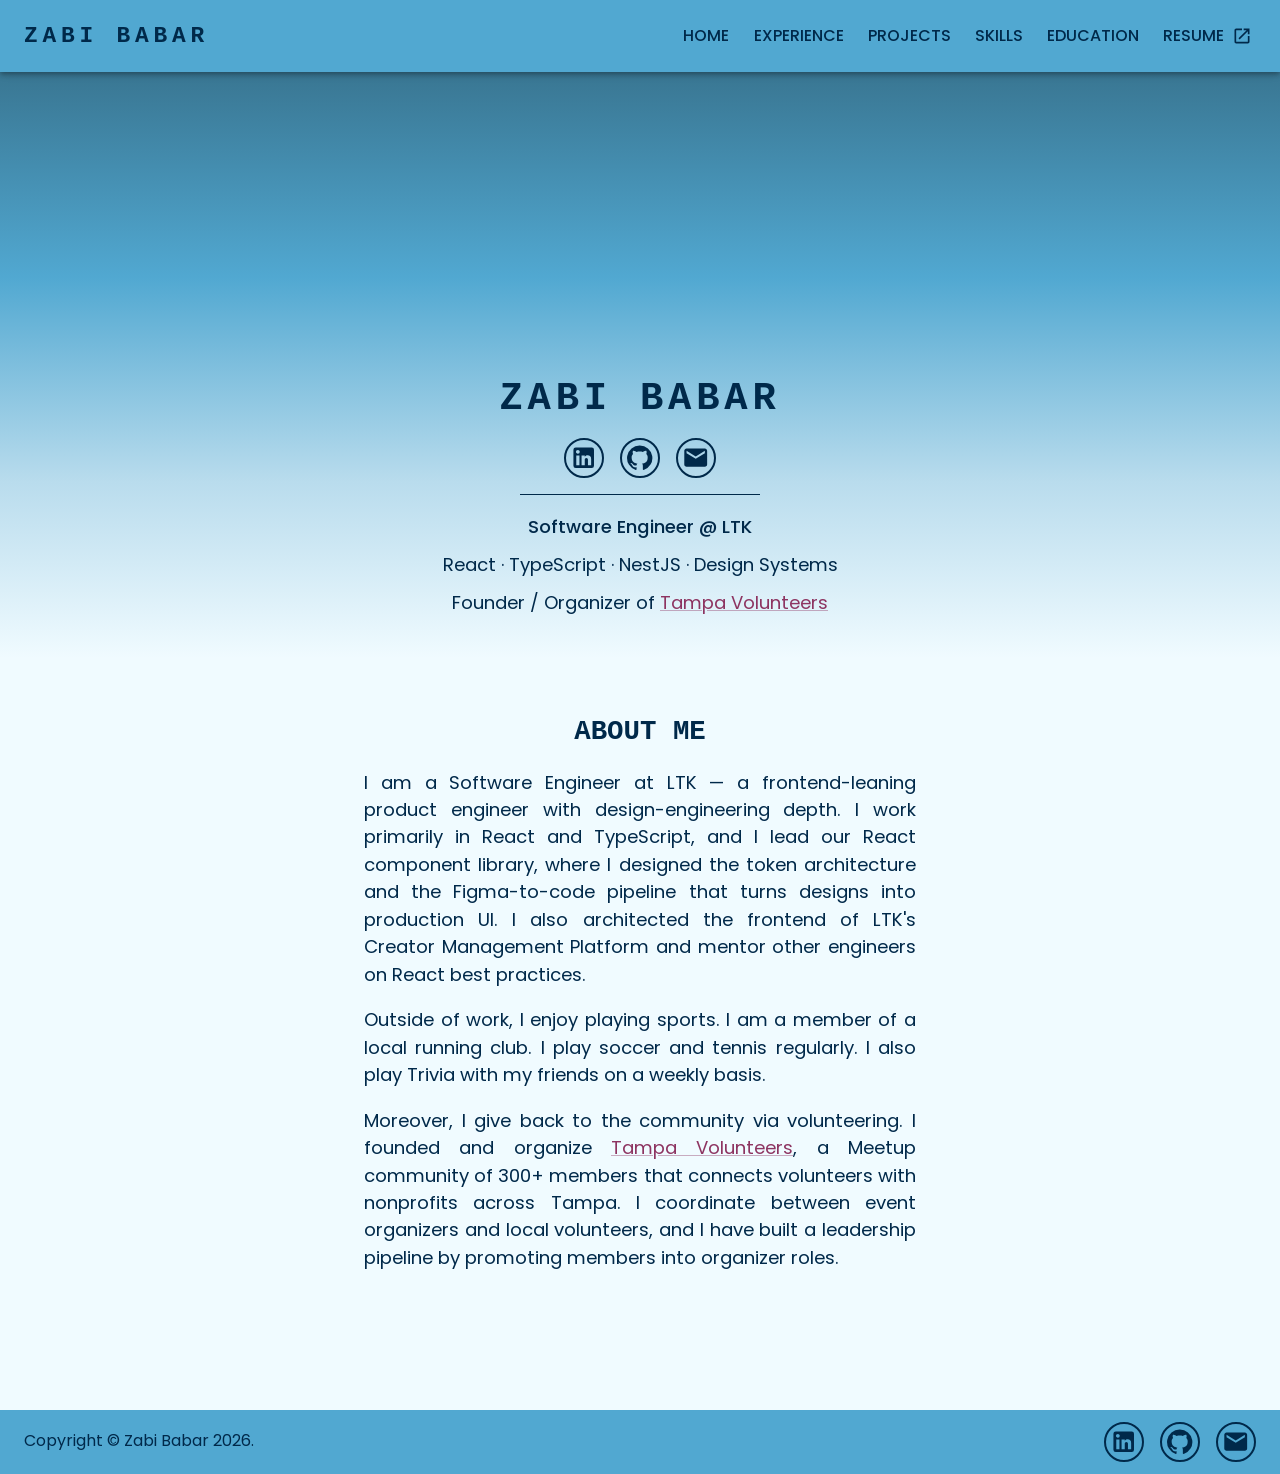
==== commit df8653d1: "Deploying to gh-pages from @ zabibabar/zabibabar.github.io@df8c57ec73c437984cde3a728191b067adeaf810 " ====
--- a/index.html
+++ b/index.html
@@ -1 +1 @@
-<!DOCTYPE html><html lang="en" class="__className_c41020"><head><meta charSet="utf-8"/><meta name="viewport" content="initial-scale=1, width=device-width"/><title>Zabi Babar</title><meta name="next-head-count" content="3"/><meta name="theme-color" content="#51a8d1"/><link rel="shortcut icon" href="/favicon.ico"/><meta name="emotion-insertion-point" content=""/><style data-emotion="mui-style-global 115b3m3">html{-webkit-font-smoothing:antialiased;-moz-osx-font-smoothing:grayscale;box-sizing:border-box;-webkit-text-size-adjust:100%;}*,*::before,*::after{box-sizing:inherit;}strong,b{font-weight:700;}body{margin:0;color:#00294A;font-family:'__Poppins_c41020','__Poppins_Fallback_c41020',Helvetica,Arial,sans-serif;font-weight:400;font-size:1.1428571428571428rem;line-height:1.5;background-color:#fff;}@media print{body{background-color:#fff;}}body::backdrop{background-color:#fff;}</style><style data-emotion="mui-style 1yv96yn t3bb5w 1ekb41w 12o98wt tnnek5 1lvtzne 6qpy1h 14yq2cq nyxro8 1hagsuh uh6frl strsm6 1n4a93h 1ntache 1m6pqln 1y4txnx dd6ls2 1bp6wpx 10egq61 13nhiei 1okur6n m8ibol 9mpv0q tkzwdk 19cxtt8 a34r6k md64nc fo9uqb w9x5m9 bs1hmf 1erw147">.mui-style-1yv96yn{display:-webkit-box;display:-webkit-flex;display:-ms-flexbox;display:flex;min-height:100vh;-webkit-flex-direction:column;-ms-flex-direction:column;flex-direction:column;}.mui-style-t3bb5w{background-color:#fff;color:#00294A;-webkit-transition:box-shadow 300ms cubic-bezier(0.4, 0, 0.2, 1) 0ms;transition:box-shadow 300ms cubic-bezier(0.4, 0, 0.2, 1) 0ms;box-shadow:0px 2px 4px -1px rgba(0,0,0,0.2),0px 4px 5px 0px rgba(0,0,0,0.14),0px 1px 10px 0px rgba(0,0,0,0.12);display:-webkit-box;display:-webkit-flex;display:-ms-flexbox;display:flex;-webkit-flex-direction:column;-ms-flex-direction:column;flex-direction:column;width:100%;box-sizing:border-box;-webkit-flex-shrink:0;-ms-flex-negative:0;flex-shrink:0;position:-webkit-sticky;position:sticky;z-index:1100;top:0;left:auto;right:0;background-color:#51a8d1;color:#00294A;}.mui-style-1ekb41w{width:100%;margin-left:auto;box-sizing:border-box;margin-right:auto;display:block;padding-left:16px;padding-right:16px;}@media (min-width:600px){.mui-style-1ekb41w{padding-left:24px;padding-right:24px;}}@media (min-width:1536px){.mui-style-1ekb41w{max-width:1536px;}}.mui-style-12o98wt{position:relative;display:-webkit-box;display:-webkit-flex;display:-ms-flexbox;display:flex;-webkit-align-items:center;-webkit-box-align:center;-ms-flex-align:center;align-items:center;min-height:56px;}@media (min-width:0px){@media (orientation: landscape){.mui-style-12o98wt{min-height:48px;}}}@media (min-width:600px){.mui-style-12o98wt{min-height:64px;}}.mui-style-tnnek5{margin:0;font-family:'__Poppins_c41020','__Poppins_Fallback_c41020',Helvetica,Arial,sans-serif;font-weight:500;font-size:1.4285714285714284rem;line-height:1.6;overflow:hidden;text-overflow:ellipsis;white-space:nowrap;color:inherit;margin-right:16px;font-family:monospace;font-weight:700;letter-spacing:.3rem;-webkit-text-decoration:none;text-decoration:none;}@media (min-width:0px){.mui-style-tnnek5{display:none;}}@media (min-width:900px){.mui-style-tnnek5{display:-webkit-box;display:-webkit-flex;display:-ms-flexbox;display:flex;}}.mui-style-1lvtzne{-webkit-box-flex:1;-webkit-flex-grow:1;-ms-flex-positive:1;flex-grow:1;}@media (min-width:0px){.mui-style-1lvtzne{display:-webkit-box;display:-webkit-flex;display:-ms-flexbox;display:flex;}}@media (min-width:900px){.mui-style-1lvtzne{display:none;}}.mui-style-6qpy1h{display:-webkit-inline-box;display:-webkit-inline-flex;display:-ms-inline-flexbox;display:inline-flex;-webkit-align-items:center;-webkit-box-align:center;-ms-flex-align:center;align-items:center;-webkit-box-pack:center;-ms-flex-pack:center;-webkit-justify-content:center;justify-content:center;position:relative;box-sizing:border-box;-webkit-tap-highlight-color:transparent;background-color:transparent;outline:0;border:0;margin:0;border-radius:0;padding:0;cursor:pointer;-webkit-user-select:none;-moz-user-select:none;-ms-user-select:none;user-select:none;vertical-align:middle;-moz-appearance:none;-webkit-appearance:none;-webkit-text-decoration:none;text-decoration:none;color:inherit;text-align:center;-webkit-flex:0 0 auto;-ms-flex:0 0 auto;flex:0 0 auto;font-size:1.7142857142857142rem;padding:8px;border-radius:50%;overflow:visible;color:rgba(0, 0, 0, 0.54);-webkit-transition:background-color 150ms cubic-bezier(0.4, 0, 0.2, 1) 0ms;transition:background-color 150ms cubic-bezier(0.4, 0, 0.2, 1) 0ms;color:inherit;padding:12px;font-size:2rem;}.mui-style-6qpy1h::-moz-focus-inner{border-style:none;}.mui-style-6qpy1h.Mui-disabled{pointer-events:none;cursor:default;}@media print{.mui-style-6qpy1h{-webkit-print-color-adjust:exact;color-adjust:exact;}}.mui-style-6qpy1h:hover{background-color:rgba(0, 0, 0, 0.04);}@media (hover: none){.mui-style-6qpy1h:hover{background-color:transparent;}}.mui-style-6qpy1h.Mui-disabled{background-color:transparent;color:rgba(0, 0, 0, 0.26);}.mui-style-14yq2cq{-webkit-user-select:none;-moz-user-select:none;-ms-user-select:none;user-select:none;width:1em;height:1em;display:inline-block;fill:currentColor;-webkit-flex-shrink:0;-ms-flex-negative:0;flex-shrink:0;-webkit-transition:fill 200ms cubic-bezier(0.4, 0, 0.2, 1) 0ms;transition:fill 200ms cubic-bezier(0.4, 0, 0.2, 1) 0ms;font-size:1.7142857142857142rem;}.mui-style-nyxro8{margin:0;font-family:monospace;font-weight:700;font-size:1.7142857142857142rem;line-height:1.334;overflow:hidden;text-overflow:ellipsis;white-space:nowrap;color:inherit;margin-right:16px;-webkit-box-flex:1;-webkit-flex-grow:1;-ms-flex-positive:1;flex-grow:1;font-family:monospace;font-weight:700;letter-spacing:.3rem;-webkit-text-decoration:none;text-decoration:none;}@media (min-width:0px){.mui-style-nyxro8{display:-webkit-box;display:-webkit-flex;display:-ms-flexbox;display:flex;}}@media (min-width:900px){.mui-style-nyxro8{display:none;}}.mui-style-1hagsuh{-webkit-box-flex:1;-webkit-flex-grow:1;-ms-flex-positive:1;flex-grow:1;-webkit-box-pack:end;-ms-flex-pack:end;-webkit-justify-content:end;justify-content:end;gap:8px;}@media (min-width:0px){.mui-style-1hagsuh{display:none;}}@media (min-width:900px){.mui-style-1hagsuh{display:-webkit-box;display:-webkit-flex;display:-ms-flexbox;display:flex;}}.mui-style-uh6frl{margin:0;font-family:inherit;font-weight:inherit;font-size:inherit;line-height:inherit;letter-spacing:inherit;color:#51a8d1;-webkit-text-decoration:underline;text-decoration:underline;text-decoration-color:rgba(81, 168, 209, 0.4);display:-webkit-inline-box;display:-webkit-inline-flex;display:-ms-inline-flexbox;display:inline-flex;-webkit-align-items:center;-webkit-box-align:center;-ms-flex-align:center;align-items:center;-webkit-box-pack:center;-ms-flex-pack:center;-webkit-justify-content:center;justify-content:center;position:relative;box-sizing:border-box;-webkit-tap-highlight-color:transparent;background-color:transparent;outline:0;border:0;margin:0;border-radius:0;padding:0;cursor:pointer;-webkit-user-select:none;-moz-user-select:none;-ms-user-select:none;user-select:none;vertical-align:middle;-moz-appearance:none;-webkit-appearance:none;-webkit-text-decoration:none;text-decoration:none;color:inherit;font-family:'__Poppins_c41020','__Poppins_Fallback_c41020',Helvetica,Arial,sans-serif;font-weight:500;font-size:1rem;line-height:1.75;text-transform:uppercase;min-width:64px;padding:6px 8px;border-radius:4px;-webkit-transition:background-color 250ms cubic-bezier(0.4, 0, 0.2, 1) 0ms,box-shadow 250ms cubic-bezier(0.4, 0, 0.2, 1) 0ms,border-color 250ms cubic-bezier(0.4, 0, 0.2, 1) 0ms,color 250ms cubic-bezier(0.4, 0, 0.2, 1) 0ms;transition:background-color 250ms cubic-bezier(0.4, 0, 0.2, 1) 0ms,box-shadow 250ms cubic-bezier(0.4, 0, 0.2, 1) 0ms,border-color 250ms cubic-bezier(0.4, 0, 0.2, 1) 0ms,color 250ms cubic-bezier(0.4, 0, 0.2, 1) 0ms;color:#51a8d1;margin-top:16px;margin-bottom:16px;color:#00294A;}.mui-style-uh6frl:hover{text-decoration-color:inherit;}.mui-style-uh6frl::-moz-focus-inner{border-style:none;}.mui-style-uh6frl.Mui-disabled{pointer-events:none;cursor:default;}@media print{.mui-style-uh6frl{-webkit-print-color-adjust:exact;color-adjust:exact;}}.mui-style-uh6frl:hover{-webkit-text-decoration:none;text-decoration:none;background-color:rgba(81, 168, 209, 0.04);}@media (hover: none){.mui-style-uh6frl:hover{background-color:transparent;}}.mui-style-uh6frl.Mui-disabled{color:rgba(0, 0, 0, 0.26);}.mui-style-uh6frl:hover{background-color:#8d3461;color:#fff;}.mui-style-strsm6{margin:0;font-family:inherit;font-weight:inherit;font-size:inherit;line-height:inherit;letter-spacing:inherit;color:#51a8d1;-webkit-text-decoration:underline;text-decoration:underline;text-decoration-color:rgba(81, 168, 209, 0.4);display:-webkit-inline-box;display:-webkit-inline-flex;display:-ms-inline-flexbox;display:inline-flex;-webkit-align-items:center;-webkit-box-align:center;-ms-flex-align:center;align-items:center;-webkit-box-pack:center;-ms-flex-pack:center;-webkit-justify-content:center;justify-content:center;position:relative;box-sizing:border-box;-webkit-tap-highlight-color:transparent;background-color:transparent;outline:0;border:0;margin:0;border-radius:0;padding:0;cursor:pointer;-webkit-user-select:none;-moz-user-select:none;-ms-user-select:none;user-select:none;vertical-align:middle;-moz-appearance:none;-webkit-appearance:none;-webkit-text-decoration:none;text-decoration:none;color:inherit;font-family:'__Poppins_c41020','__Poppins_Fallback_c41020',Helvetica,Arial,sans-serif;font-weight:500;font-size:1rem;line-height:1.75;text-transform:uppercase;min-width:64px;padding:6px 8px;border-radius:4px;-webkit-transition:background-color 250ms cubic-bezier(0.4, 0, 0.2, 1) 0ms,box-shadow 250ms cubic-bezier(0.4, 0, 0.2, 1) 0ms,border-color 250ms cubic-bezier(0.4, 0, 0.2, 1) 0ms,color 250ms cubic-bezier(0.4, 0, 0.2, 1) 0ms;transition:background-color 250ms cubic-bezier(0.4, 0, 0.2, 1) 0ms,box-shadow 250ms cubic-bezier(0.4, 0, 0.2, 1) 0ms,border-color 250ms cubic-bezier(0.4, 0, 0.2, 1) 0ms,color 250ms cubic-bezier(0.4, 0, 0.2, 1) 0ms;color:#51a8d1;margin-top:16px;margin-bottom:16px;color:#00294A;}.mui-style-strsm6:hover{text-decoration-color:inherit;}.mui-style-strsm6::-moz-focus-inner{border-style:none;}.mui-style-strsm6.Mui-disabled{pointer-events:none;cursor:default;}@media print{.mui-style-strsm6{-webkit-print-color-adjust:exact;color-adjust:exact;}}.mui-style-strsm6:hover{-webkit-text-decoration:none;text-decoration:none;background-color:rgba(81, 168, 209, 0.04);}@media (hover: none){.mui-style-strsm6:hover{background-color:transparent;}}.mui-style-strsm6.Mui-disabled{color:rgba(0, 0, 0, 0.26);}.mui-style-strsm6:hover{background-color:#8d3461;color:#fff;}.mui-style-1n4a93h{display:inherit;margin-right:-4px;margin-left:8px;}.mui-style-1n4a93h>*:nth-of-type(1){font-size:20px;}.mui-style-1ntache{background:linear-gradient(180deg, #397692 0%, #51a8d1 35%, #b9dced 70%, #F0FBFF 100%);}.mui-style-1m6pqln{width:100%;margin-left:auto;box-sizing:border-box;margin-right:auto;display:block;padding-left:16px;padding-right:16px;}@media (min-width:600px){.mui-style-1m6pqln{padding-left:24px;padding-right:24px;}}@media (min-width:600px){.mui-style-1m6pqln{max-width:600px;}}.mui-style-1y4txnx{padding-top:32px;padding-bottom:32px;display:-webkit-box;display:-webkit-flex;display:-ms-flexbox;display:flex;-webkit-flex-direction:column;-ms-flex-direction:column;flex-direction:column;-webkit-box-pack:center;-ms-flex-pack:center;-webkit-justify-content:center;justify-content:center;-webkit-align-items:center;-webkit-box-align:center;-ms-flex-align:center;align-items:center;text-align:center;}.mui-style-dd6ls2{border-radius:50%;margin:16px;border:2px solid;}.mui-style-1bp6wpx{margin:0;font-family:monospace;font-weight:700;font-size:2.4285714285714284rem;line-height:1.235;margin-bottom:0.35em;color:#00294A;font-family:monospace;font-weight:700;letter-spacing:.3rem;}.mui-style-10egq61{display:-webkit-box;display:-webkit-flex;display:-ms-flexbox;display:flex;gap:16px;}.mui-style-13nhiei{margin:0;font-family:inherit;font-weight:inherit;font-size:inherit;line-height:inherit;letter-spacing:inherit;color:#51a8d1;-webkit-text-decoration:underline;text-decoration:underline;text-decoration-color:rgba(81, 168, 209, 0.4);height:40px;width:40px;border-radius:50%;border:2px solid;border-color:#00294A;display:-webkit-box;display:-webkit-flex;display:-ms-flexbox;display:flex;color:#00294A;-webkit-align-items:center;-webkit-box-align:center;-ms-flex-align:center;align-items:center;-webkit-box-pack:center;-ms-flex-pack:center;-webkit-justify-content:center;justify-content:center;}.mui-style-13nhiei:hover{text-decoration-color:inherit;}.mui-style-13nhiei:hover{background-color:#fff;color:#8d3461;border-color:#8d3461;}.mui-style-1okur6n{margin:0;-webkit-flex-shrink:0;-ms-flex-negative:0;flex-shrink:0;border-width:0;border-style:solid;border-color:rgba(0, 0, 0, 0.12);border-bottom-width:thin;margin-top:16px;margin-bottom:16px;width:240px;border-color:#00294A;}.mui-style-m8ibol{margin:0;font-family:'__Poppins_c41020','__Poppins_Fallback_c41020',Helvetica,Arial,sans-serif;font-weight:400;font-size:1.1428571428571428rem;line-height:1.75;margin-bottom:0.35em;color:#00294A;}.mui-style-9mpv0q{margin:0;font-family:'__Poppins_c41020','__Poppins_Fallback_c41020',Helvetica,Arial,sans-serif;font-weight:400;font-size:1.1428571428571428rem;line-height:1.75;margin-bottom:0.35em;color:#00294A;text-align:center;}.mui-style-tkzwdk{margin:0;font-family:inherit;font-weight:inherit;font-size:inherit;line-height:inherit;letter-spacing:inherit;color:#8d3461;-webkit-text-decoration:underline;text-decoration:underline;text-decoration-color:rgba(141, 52, 97, 0.4);}.mui-style-tkzwdk:hover{text-decoration-color:inherit;}.mui-style-19cxtt8{background-color:#F0FBFF;-webkit-box-flex:1;-webkit-flex-grow:1;-ms-flex-positive:1;flex-grow:1;padding-bottom:64px;}.mui-style-a34r6k{width:100%;margin-left:auto;box-sizing:border-box;margin-right:auto;display:block;padding-left:16px;padding-right:16px;padding-top:56px;padding-bottom:56px;}@media (min-width:600px){.mui-style-a34r6k{padding-left:24px;padding-right:24px;}}@media (min-width:600px){.mui-style-a34r6k{max-width:600px;}}.mui-style-md64nc{margin:0;font-family:monospace;font-weight:700;font-size:1.7142857142857142rem;line-height:1.334;margin-bottom:0.35em;text-align:center;}.mui-style-fo9uqb{margin-top:16px;text-align:justify;}.mui-style-w9x5m9{background-color:#51a8d1;height:64px;width:100%;}.mui-style-bs1hmf{position:relative;display:-webkit-box;display:-webkit-flex;display:-ms-flexbox;display:flex;-webkit-align-items:center;-webkit-box-align:center;-ms-flex-align:center;align-items:center;min-height:56px;display:-webkit-box;display:-webkit-flex;display:-ms-flexbox;display:flex;-webkit-box-pack:justify;-webkit-justify-content:space-between;justify-content:space-between;}@media (min-width:0px){@media (orientation: landscape){.mui-style-bs1hmf{min-height:48px;}}}@media (min-width:600px){.mui-style-bs1hmf{min-height:64px;}}.mui-style-1erw147{margin:0;font-family:'__Poppins_c41020','__Poppins_Fallback_c41020',Helvetica,Arial,sans-serif;font-weight:400;font-size:1rem;line-height:1.43;text-align:center;color:#00294A;}</style><link rel="preload" href="/_next/static/media/4c285fdca692ea22-s.p.woff2" as="font" type="font/woff2" crossorigin="anonymous" data-next-font="size-adjust"/><link rel="preload" href="/_next/static/media/eafabf029ad39a43-s.p.woff2" as="font" type="font/woff2" crossorigin="anonymous" data-next-font="size-adjust"/><link rel="preload" href="/_next/static/media/8888a3826f4a3af4-s.p.woff2" as="font" type="font/woff2" crossorigin="anonymous" data-next-font="size-adjust"/><link rel="preload" href="/_next/static/media/b957ea75a84b6ea7-s.p.woff2" as="font" type="font/woff2" crossorigin="anonymous" data-next-font="size-adjust"/><link rel="preload" href="/_next/static/css/47604d5e21b3b650.css" as="style"/><link rel="stylesheet" href="/_next/static/css/47604d5e21b3b650.css" data-n-g=""/><noscript data-n-css=""></noscript><script defer="" nomodule="" src="/_next/static/chunks/polyfills-c67a75d1b6f99dc8.js"></script><script src="/_next/static/chunks/webpack-67d48a52fe5ada39.js" defer=""></script><script src="/_next/static/chunks/main-b6a468f1e3cb179d.js" defer=""></script><script src="/_next/static/chunks/pages/_app-435324a9fad5a80d.js" defer=""></script><script src="/_next/static/chunks/9-067e355d3454a897.js" defer=""></script><script src="/_next/static/chunks/315-6ec759c298bdd52e.js" defer=""></script><script src="/_next/static/chunks/pages/index-8f2f21d4b971e81c.js" defer=""></script><script src="/_next/static/8pXMAsg8YdnGY0y9b83Gp/_buildManifest.js" defer=""></script><script src="/_next/static/8pXMAsg8YdnGY0y9b83Gp/_ssgManifest.js" defer=""></script></head><body><div id="__next"><div class="MuiBox-root mui-style-1yv96yn"><header class="MuiPaper-root MuiPaper-elevation MuiPaper-elevation4 MuiAppBar-root MuiAppBar-colorPrimary MuiAppBar-positionSticky mui-style-t3bb5w"><div class="MuiContainer-root MuiContainer-maxWidthXl mui-style-1ekb41w"><div class="MuiToolbar-root MuiToolbar-regular mui-style-12o98wt"><a class="MuiTypography-root MuiTypography-h6 MuiTypography-noWrap mui-style-tnnek5" href="/">ZABI BABAR</a><div class="MuiBox-root mui-style-1lvtzne"><button class="MuiButtonBase-root MuiIconButton-root MuiIconButton-colorInherit MuiIconButton-sizeLarge mui-style-6qpy1h" tabindex="0" type="button" aria-label="account of current user" aria-controls="menu-appbar" aria-haspopup="true"><svg class="MuiSvgIcon-root MuiSvgIcon-fontSizeMedium mui-style-14yq2cq" focusable="false" aria-hidden="true" viewBox="0 0 24 24" data-testid="MenuIcon"><path d="M3 18h18v-2H3v2zm0-5h18v-2H3v2zm0-7v2h18V6H3z"></path></svg></button></div><a class="MuiTypography-root MuiTypography-h5 MuiTypography-noWrap mui-style-nyxro8" href="">ZABI BABAR</a><div class="MuiBox-root mui-style-1hagsuh"><a class="MuiTypography-root MuiTypography-inherit MuiLink-root MuiLink-underlineAlways MuiButtonBase-root MuiButton-root MuiButton-text MuiButton-textPrimary MuiButton-sizeMedium MuiButton-textSizeMedium MuiButton-root MuiButton-text MuiButton-textPrimary MuiButton-sizeMedium MuiButton-textSizeMedium active mui-style-strsm6" tabindex="0" href="/">Home</a><a class="MuiTypography-root MuiTypography-inherit MuiLink-root MuiLink-underlineAlways MuiButtonBase-root MuiButton-root MuiButton-text MuiButton-textPrimary MuiButton-sizeMedium MuiButton-textSizeMedium MuiButton-root MuiButton-text MuiButton-textPrimary MuiButton-sizeMedium MuiButton-textSizeMedium mui-style-strsm6" tabindex="0" href="/experience">Experience</a><a class="MuiTypography-root MuiTypography-inherit MuiLink-root MuiLink-underlineAlways MuiButtonBase-root MuiButton-root MuiButton-text MuiButton-textPrimary MuiButton-sizeMedium MuiButton-textSizeMedium MuiButton-root MuiButton-text MuiButton-textPrimary MuiButton-sizeMedium MuiButton-textSizeMedium mui-style-strsm6" tabindex="0" href="/projects">Projects</a><a class="MuiTypography-root MuiTypography-inherit MuiLink-root MuiLink-underlineAlways MuiButtonBase-root MuiButton-root MuiButton-text MuiButton-textPrimary MuiButton-sizeMedium MuiButton-textSizeMedium MuiButton-root MuiButton-text MuiButton-textPrimary MuiButton-sizeMedium MuiButton-textSizeMedium mui-style-strsm6" tabindex="0" href="/skills">Skills</a><a class="MuiTypography-root MuiTypography-inherit MuiLink-root MuiLink-underlineAlways MuiButtonBase-root MuiButton-root MuiButton-text MuiButton-textPrimary MuiButton-sizeMedium MuiButton-textSizeMedium MuiButton-root MuiButton-text MuiButton-textPrimary MuiButton-sizeMedium MuiButton-textSizeMedium mui-style-strsm6" tabindex="0" href="/education">Education</a><a class="MuiTypography-root MuiTypography-inherit MuiLink-root MuiLink-underlineAlways MuiButtonBase-root MuiButton-root MuiButton-text MuiButton-textPrimary MuiButton-sizeMedium MuiButton-textSizeMedium MuiButton-root MuiButton-text MuiButton-textPrimary MuiButton-sizeMedium MuiButton-textSizeMedium mui-style-uh6frl" href="https://drive.google.com/file/d/1DZJW9re-BgJOYiLJAuOiXTyqL_QgLdXS/view" tabindex="0" target="_blank" rel="noopener">Resume<span class="MuiButton-endIcon MuiButton-iconSizeMedium mui-style-1n4a93h"><svg class="MuiSvgIcon-root MuiSvgIcon-fontSizeMedium mui-style-14yq2cq" focusable="false" aria-hidden="true" viewBox="0 0 24 24" data-testid="LaunchIcon"><path d="M19 19H5V5h7V3H5c-1.11 0-2 .9-2 2v14c0 1.1.89 2 2 2h14c1.1 0 2-.9 2-2v-7h-2v7zM14 3v2h3.59l-9.83 9.83 1.41 1.41L19 6.41V10h2V3h-7z"></path></svg></span></a></div></div></div></header><div class="MuiBox-root mui-style-1ntache"><div class="MuiContainer-root MuiContainer-maxWidthSm mui-style-1m6pqln"><div class="MuiBox-root mui-style-1y4txnx"><img alt="Picture of Zabi Babar" loading="lazy" width="240" height="240" decoding="async" data-nimg="1" class="mui-style-dd6ls2" style="color:transparent" src="/profile.png"/><h1 class="MuiTypography-root MuiTypography-h4 MuiTypography-gutterBottom mui-style-1bp6wpx">ZABI BABAR</h1><div class="MuiBox-root mui-style-10egq61"><a class="MuiTypography-root MuiTypography-inherit MuiLink-root MuiLink-underlineAlways mui-style-13nhiei" href="https://www.linkedin.com/in/zabibabar/" target="_blank" rel="noopener"><svg class="MuiSvgIcon-root MuiSvgIcon-fontSizeMedium mui-style-14yq2cq" focusable="false" aria-hidden="true" viewBox="0 0 24 24" data-testid="LinkedInIcon"><path d="M19 3a2 2 0 0 1 2 2v14a2 2 0 0 1-2 2H5a2 2 0 0 1-2-2V5a2 2 0 0 1 2-2h14m-.5 15.5v-5.3a3.26 3.26 0 0 0-3.26-3.26c-.85 0-1.84.52-2.32 1.3v-1.11h-2.79v8.37h2.79v-4.93c0-.77.62-1.4 1.39-1.4a1.4 1.4 0 0 1 1.4 1.4v4.93h2.79M6.88 8.56a1.68 1.68 0 0 0 1.68-1.68c0-.93-.75-1.69-1.68-1.69a1.69 1.69 0 0 0-1.69 1.69c0 .93.76 1.68 1.69 1.68m1.39 9.94v-8.37H5.5v8.37h2.77z"></path></svg></a><a class="MuiTypography-root MuiTypography-inherit MuiLink-root MuiLink-underlineAlways mui-style-13nhiei" href="https://www.github.com/zabibabar/" target="_blank" rel="noopener"><svg class="MuiSvgIcon-root MuiSvgIcon-fontSizeMedium mui-style-14yq2cq" focusable="false" aria-hidden="true" viewBox="0 0 24 24" data-testid="GitHubIcon"><path d="M12 1.27a11 11 0 00-3.48 21.46c.55.09.73-.28.73-.55v-1.84c-3.03.64-3.67-1.46-3.67-1.46-.55-1.29-1.28-1.65-1.28-1.65-.92-.65.1-.65.1-.65 1.1 0 1.73 1.1 1.73 1.1.92 1.65 2.57 1.2 3.21.92a2 2 0 01.64-1.47c-2.47-.27-5.04-1.19-5.04-5.5 0-1.1.46-2.1 1.2-2.84a3.76 3.76 0 010-2.93s.91-.28 3.11 1.1c1.8-.49 3.7-.49 5.5 0 2.1-1.38 3.02-1.1 3.02-1.1a3.76 3.76 0 010 2.93c.83.74 1.2 1.74 1.2 2.94 0 4.21-2.57 5.13-5.04 5.4.45.37.82.92.82 2.02v3.03c0 .27.1.64.73.55A11 11 0 0012 1.27"></path></svg></a><a class="MuiTypography-root MuiTypography-inherit MuiLink-root MuiLink-underlineAlways mui-style-13nhiei" href="mailto:zabiubabar@gmail.com" target="_blank" rel="noopener"><svg class="MuiSvgIcon-root MuiSvgIcon-fontSizeMedium mui-style-14yq2cq" focusable="false" aria-hidden="true" viewBox="0 0 24 24" data-testid="EmailIcon"><path d="M20 4H4c-1.1 0-1.99.9-1.99 2L2 18c0 1.1.9 2 2 2h16c1.1 0 2-.9 2-2V6c0-1.1-.9-2-2-2zm0 4-8 5-8-5V6l8 5 8-5v2z"></path></svg></a></div><hr class="MuiDivider-root MuiDivider-fullWidth mui-style-1okur6n"/><div class="MuiTypography-root MuiTypography-subtitle1 MuiTypography-gutterBottom mui-style-m8ibol">Software Engineer @ LTK</div><div class="MuiTypography-root MuiTypography-subtitle1 MuiTypography-gutterBottom mui-style-9mpv0q">Founder / Organizer of<!-- --> <a class="MuiTypography-root MuiTypography-inherit MuiLink-root MuiLink-underlineAlways mui-style-tkzwdk" href="https://tampavolunteers.com/?utm_source=Portfolio&amp;utm_medium=header">Tampa Volunteers</a></div></div></div></div><div class="MuiBox-root mui-style-19cxtt8"><div class="MuiContainer-root MuiContainer-maxWidthSm mui-style-a34r6k"><h2 class="MuiTypography-root MuiTypography-h5 MuiTypography-gutterBottom mui-style-md64nc">ABOUT ME</h2><div class="MuiBox-root mui-style-fo9uqb"><p>I am a Software Engineer at LTK — a frontend-leaning product engineer with design-engineering depth. I work primarily in React and TypeScript, and I lead our React component library, where I designed the token architecture and the Figma-to-code pipeline that turns designs into production UI. I also architected the frontend of LTK&#x27;s Creator Management Platform and mentor other engineers on React best practices.</p><p>Outside of work, I enjoy playing sports. I am a member of a local running club. I play soccer and tennis regularly. I also play Trivia with my friends on a weekly basis.</p><p>Moreover, I give back to the community via volunteering. I founded and organize<!-- --> <a class="MuiTypography-root MuiTypography-inherit MuiLink-root MuiLink-underlineAlways mui-style-tkzwdk" href="https://tampavolunteers.com/?utm_source=Portfolio&amp;utm_medium=about">Tampa Volunteers</a>, a Meetup community of 300+ members that connects volunteers with nonprofits across Tampa. I coordinate between event organizers and local volunteers, and I have built a leadership pipeline by promoting members into organizer roles.</p></div></div></div><div class="MuiBox-root mui-style-w9x5m9"><div class="MuiContainer-root MuiContainer-maxWidthXl mui-style-1ekb41w"><div class="MuiToolbar-root MuiToolbar-regular mui-style-bs1hmf"><p class="MuiTypography-root MuiTypography-body2 MuiTypography-alignCenter mui-style-1erw147">Copyright © Zabi Babar <!-- -->2026<!-- -->.</p><div class="MuiBox-root mui-style-10egq61"><a class="MuiTypography-root MuiTypography-inherit MuiLink-root MuiLink-underlineAlways mui-style-13nhiei" href="https://www.linkedin.com/in/zabibabar/" target="_blank" rel="noopener"><svg class="MuiSvgIcon-root MuiSvgIcon-fontSizeMedium mui-style-14yq2cq" focusable="false" aria-hidden="true" viewBox="0 0 24 24" data-testid="LinkedInIcon"><path d="M19 3a2 2 0 0 1 2 2v14a2 2 0 0 1-2 2H5a2 2 0 0 1-2-2V5a2 2 0 0 1 2-2h14m-.5 15.5v-5.3a3.26 3.26 0 0 0-3.26-3.26c-.85 0-1.84.52-2.32 1.3v-1.11h-2.79v8.37h2.79v-4.93c0-.77.62-1.4 1.39-1.4a1.4 1.4 0 0 1 1.4 1.4v4.93h2.79M6.88 8.56a1.68 1.68 0 0 0 1.68-1.68c0-.93-.75-1.69-1.68-1.69a1.69 1.69 0 0 0-1.69 1.69c0 .93.76 1.68 1.69 1.68m1.39 9.94v-8.37H5.5v8.37h2.77z"></path></svg></a><a class="MuiTypography-root MuiTypography-inherit MuiLink-root MuiLink-underlineAlways mui-style-13nhiei" href="https://www.github.com/zabibabar/" target="_blank" rel="noopener"><svg class="MuiSvgIcon-root MuiSvgIcon-fontSizeMedium mui-style-14yq2cq" focusable="false" aria-hidden="true" viewBox="0 0 24 24" data-testid="GitHubIcon"><path d="M12 1.27a11 11 0 00-3.48 21.46c.55.09.73-.28.73-.55v-1.84c-3.03.64-3.67-1.46-3.67-1.46-.55-1.29-1.28-1.65-1.28-1.65-.92-.65.1-.65.1-.65 1.1 0 1.73 1.1 1.73 1.1.92 1.65 2.57 1.2 3.21.92a2 2 0 01.64-1.47c-2.47-.27-5.04-1.19-5.04-5.5 0-1.1.46-2.1 1.2-2.84a3.76 3.76 0 010-2.93s.91-.28 3.11 1.1c1.8-.49 3.7-.49 5.5 0 2.1-1.38 3.02-1.1 3.02-1.1a3.76 3.76 0 010 2.93c.83.74 1.2 1.74 1.2 2.94 0 4.21-2.57 5.13-5.04 5.4.45.37.82.92.82 2.02v3.03c0 .27.1.64.73.55A11 11 0 0012 1.27"></path></svg></a><a class="MuiTypography-root MuiTypography-inherit MuiLink-root MuiLink-underlineAlways mui-style-13nhiei" href="mailto:zabiubabar@gmail.com" target="_blank" rel="noopener"><svg class="MuiSvgIcon-root MuiSvgIcon-fontSizeMedium mui-style-14yq2cq" focusable="false" aria-hidden="true" viewBox="0 0 24 24" data-testid="EmailIcon"><path d="M20 4H4c-1.1 0-1.99.9-1.99 2L2 18c0 1.1.9 2 2 2h16c1.1 0 2-.9 2-2V6c0-1.1-.9-2-2-2zm0 4-8 5-8-5V6l8 5 8-5v2z"></path></svg></a></div></div></div></div></div></div><script id="__NEXT_DATA__" type="application/json">{"props":{"pageProps":{}},"page":"/","query":{},"buildId":"8pXMAsg8YdnGY0y9b83Gp","nextExport":true,"autoExport":true,"isFallback":false,"scriptLoader":[]}</script></body></html>+<!DOCTYPE html><html lang="en" class="__className_c41020"><head><meta charSet="utf-8"/><meta name="viewport" content="initial-scale=1, width=device-width"/><title>Zabi Babar</title><meta name="next-head-count" content="3"/><meta name="theme-color" content="#51a8d1"/><link rel="shortcut icon" href="/favicon.ico"/><meta name="emotion-insertion-point" content=""/><style data-emotion="mui-style-global 19qc14u">html{-webkit-font-smoothing:antialiased;-moz-osx-font-smoothing:grayscale;box-sizing:border-box;-webkit-text-size-adjust:100%;}*,*::before,*::after{box-sizing:inherit;}strong,b{font-weight:700;}body{margin:0;color:#00294A;font-family:'__Poppins_c41020','__Poppins_Fallback_c41020',Helvetica,Arial,sans-serif;font-weight:400;font-size:1.1428571428571428rem;line-height:1.5;background-color:#fff;}@media print{body{background-color:#fff;}}body::backdrop{background-color:#fff;}html{scroll-behavior:smooth;}</style><style data-emotion="mui-style 1yv96yn t3bb5w 1ekb41w 12o98wt tnnek5 1lvtzne 6qpy1h 14yq2cq nyxro8 1hagsuh uh6frl strsm6 1n4a93h 1ntache 1m6pqln 1y4txnx dd6ls2 1bp6wpx 10egq61 13nhiei 1okur6n su18a9 m8ibol 9mpv0q tkzwdk afjbre a34r6k md64nc fo9uqb w9x5m9 bs1hmf 1erw147">.mui-style-1yv96yn{display:-webkit-box;display:-webkit-flex;display:-ms-flexbox;display:flex;min-height:100vh;-webkit-flex-direction:column;-ms-flex-direction:column;flex-direction:column;}.mui-style-t3bb5w{background-color:#fff;color:#00294A;-webkit-transition:box-shadow 300ms cubic-bezier(0.4, 0, 0.2, 1) 0ms;transition:box-shadow 300ms cubic-bezier(0.4, 0, 0.2, 1) 0ms;box-shadow:0px 2px 4px -1px rgba(0,0,0,0.2),0px 4px 5px 0px rgba(0,0,0,0.14),0px 1px 10px 0px rgba(0,0,0,0.12);display:-webkit-box;display:-webkit-flex;display:-ms-flexbox;display:flex;-webkit-flex-direction:column;-ms-flex-direction:column;flex-direction:column;width:100%;box-sizing:border-box;-webkit-flex-shrink:0;-ms-flex-negative:0;flex-shrink:0;position:-webkit-sticky;position:sticky;z-index:1100;top:0;left:auto;right:0;background-color:#51a8d1;color:#00294A;}.mui-style-1ekb41w{width:100%;margin-left:auto;box-sizing:border-box;margin-right:auto;display:block;padding-left:16px;padding-right:16px;}@media (min-width:600px){.mui-style-1ekb41w{padding-left:24px;padding-right:24px;}}@media (min-width:1536px){.mui-style-1ekb41w{max-width:1536px;}}.mui-style-12o98wt{position:relative;display:-webkit-box;display:-webkit-flex;display:-ms-flexbox;display:flex;-webkit-align-items:center;-webkit-box-align:center;-ms-flex-align:center;align-items:center;min-height:56px;}@media (min-width:0px){@media (orientation: landscape){.mui-style-12o98wt{min-height:48px;}}}@media (min-width:600px){.mui-style-12o98wt{min-height:64px;}}.mui-style-tnnek5{margin:0;font-family:'__Poppins_c41020','__Poppins_Fallback_c41020',Helvetica,Arial,sans-serif;font-weight:500;font-size:1.4285714285714284rem;line-height:1.6;overflow:hidden;text-overflow:ellipsis;white-space:nowrap;color:inherit;margin-right:16px;font-family:monospace;font-weight:700;letter-spacing:.3rem;-webkit-text-decoration:none;text-decoration:none;}@media (min-width:0px){.mui-style-tnnek5{display:none;}}@media (min-width:900px){.mui-style-tnnek5{display:-webkit-box;display:-webkit-flex;display:-ms-flexbox;display:flex;}}.mui-style-1lvtzne{-webkit-box-flex:1;-webkit-flex-grow:1;-ms-flex-positive:1;flex-grow:1;}@media (min-width:0px){.mui-style-1lvtzne{display:-webkit-box;display:-webkit-flex;display:-ms-flexbox;display:flex;}}@media (min-width:900px){.mui-style-1lvtzne{display:none;}}.mui-style-6qpy1h{display:-webkit-inline-box;display:-webkit-inline-flex;display:-ms-inline-flexbox;display:inline-flex;-webkit-align-items:center;-webkit-box-align:center;-ms-flex-align:center;align-items:center;-webkit-box-pack:center;-ms-flex-pack:center;-webkit-justify-content:center;justify-content:center;position:relative;box-sizing:border-box;-webkit-tap-highlight-color:transparent;background-color:transparent;outline:0;border:0;margin:0;border-radius:0;padding:0;cursor:pointer;-webkit-user-select:none;-moz-user-select:none;-ms-user-select:none;user-select:none;vertical-align:middle;-moz-appearance:none;-webkit-appearance:none;-webkit-text-decoration:none;text-decoration:none;color:inherit;text-align:center;-webkit-flex:0 0 auto;-ms-flex:0 0 auto;flex:0 0 auto;font-size:1.7142857142857142rem;padding:8px;border-radius:50%;overflow:visible;color:rgba(0, 0, 0, 0.54);-webkit-transition:background-color 150ms cubic-bezier(0.4, 0, 0.2, 1) 0ms;transition:background-color 150ms cubic-bezier(0.4, 0, 0.2, 1) 0ms;color:inherit;padding:12px;font-size:2rem;}.mui-style-6qpy1h::-moz-focus-inner{border-style:none;}.mui-style-6qpy1h.Mui-disabled{pointer-events:none;cursor:default;}@media print{.mui-style-6qpy1h{-webkit-print-color-adjust:exact;color-adjust:exact;}}.mui-style-6qpy1h:hover{background-color:rgba(0, 0, 0, 0.04);}@media (hover: none){.mui-style-6qpy1h:hover{background-color:transparent;}}.mui-style-6qpy1h.Mui-disabled{background-color:transparent;color:rgba(0, 0, 0, 0.26);}.mui-style-14yq2cq{-webkit-user-select:none;-moz-user-select:none;-ms-user-select:none;user-select:none;width:1em;height:1em;display:inline-block;fill:currentColor;-webkit-flex-shrink:0;-ms-flex-negative:0;flex-shrink:0;-webkit-transition:fill 200ms cubic-bezier(0.4, 0, 0.2, 1) 0ms;transition:fill 200ms cubic-bezier(0.4, 0, 0.2, 1) 0ms;font-size:1.7142857142857142rem;}.mui-style-nyxro8{margin:0;font-family:monospace;font-weight:700;font-size:1.7142857142857142rem;line-height:1.334;overflow:hidden;text-overflow:ellipsis;white-space:nowrap;color:inherit;margin-right:16px;-webkit-box-flex:1;-webkit-flex-grow:1;-ms-flex-positive:1;flex-grow:1;font-family:monospace;font-weight:700;letter-spacing:.3rem;-webkit-text-decoration:none;text-decoration:none;}@media (min-width:0px){.mui-style-nyxro8{display:-webkit-box;display:-webkit-flex;display:-ms-flexbox;display:flex;}}@media (min-width:900px){.mui-style-nyxro8{display:none;}}.mui-style-1hagsuh{-webkit-box-flex:1;-webkit-flex-grow:1;-ms-flex-positive:1;flex-grow:1;-webkit-box-pack:end;-ms-flex-pack:end;-webkit-justify-content:end;justify-content:end;gap:8px;}@media (min-width:0px){.mui-style-1hagsuh{display:none;}}@media (min-width:900px){.mui-style-1hagsuh{display:-webkit-box;display:-webkit-flex;display:-ms-flexbox;display:flex;}}.mui-style-uh6frl{margin:0;font-family:inherit;font-weight:inherit;font-size:inherit;line-height:inherit;letter-spacing:inherit;color:#51a8d1;-webkit-text-decoration:underline;text-decoration:underline;text-decoration-color:rgba(81, 168, 209, 0.4);display:-webkit-inline-box;display:-webkit-inline-flex;display:-ms-inline-flexbox;display:inline-flex;-webkit-align-items:center;-webkit-box-align:center;-ms-flex-align:center;align-items:center;-webkit-box-pack:center;-ms-flex-pack:center;-webkit-justify-content:center;justify-content:center;position:relative;box-sizing:border-box;-webkit-tap-highlight-color:transparent;background-color:transparent;outline:0;border:0;margin:0;border-radius:0;padding:0;cursor:pointer;-webkit-user-select:none;-moz-user-select:none;-ms-user-select:none;user-select:none;vertical-align:middle;-moz-appearance:none;-webkit-appearance:none;-webkit-text-decoration:none;text-decoration:none;color:inherit;font-family:'__Poppins_c41020','__Poppins_Fallback_c41020',Helvetica,Arial,sans-serif;font-weight:500;font-size:1rem;line-height:1.75;text-transform:uppercase;min-width:64px;padding:6px 8px;border-radius:4px;-webkit-transition:background-color 250ms cubic-bezier(0.4, 0, 0.2, 1) 0ms,box-shadow 250ms cubic-bezier(0.4, 0, 0.2, 1) 0ms,border-color 250ms cubic-bezier(0.4, 0, 0.2, 1) 0ms,color 250ms cubic-bezier(0.4, 0, 0.2, 1) 0ms;transition:background-color 250ms cubic-bezier(0.4, 0, 0.2, 1) 0ms,box-shadow 250ms cubic-bezier(0.4, 0, 0.2, 1) 0ms,border-color 250ms cubic-bezier(0.4, 0, 0.2, 1) 0ms,color 250ms cubic-bezier(0.4, 0, 0.2, 1) 0ms;color:#51a8d1;margin-top:16px;margin-bottom:16px;color:#00294A;}.mui-style-uh6frl:hover{text-decoration-color:inherit;}.mui-style-uh6frl::-moz-focus-inner{border-style:none;}.mui-style-uh6frl.Mui-disabled{pointer-events:none;cursor:default;}@media print{.mui-style-uh6frl{-webkit-print-color-adjust:exact;color-adjust:exact;}}.mui-style-uh6frl:hover{-webkit-text-decoration:none;text-decoration:none;background-color:rgba(81, 168, 209, 0.04);}@media (hover: none){.mui-style-uh6frl:hover{background-color:transparent;}}.mui-style-uh6frl.Mui-disabled{color:rgba(0, 0, 0, 0.26);}.mui-style-uh6frl:hover{background-color:#8d3461;color:#fff;}.mui-style-strsm6{margin:0;font-family:inherit;font-weight:inherit;font-size:inherit;line-height:inherit;letter-spacing:inherit;color:#51a8d1;-webkit-text-decoration:underline;text-decoration:underline;text-decoration-color:rgba(81, 168, 209, 0.4);display:-webkit-inline-box;display:-webkit-inline-flex;display:-ms-inline-flexbox;display:inline-flex;-webkit-align-items:center;-webkit-box-align:center;-ms-flex-align:center;align-items:center;-webkit-box-pack:center;-ms-flex-pack:center;-webkit-justify-content:center;justify-content:center;position:relative;box-sizing:border-box;-webkit-tap-highlight-color:transparent;background-color:transparent;outline:0;border:0;margin:0;border-radius:0;padding:0;cursor:pointer;-webkit-user-select:none;-moz-user-select:none;-ms-user-select:none;user-select:none;vertical-align:middle;-moz-appearance:none;-webkit-appearance:none;-webkit-text-decoration:none;text-decoration:none;color:inherit;font-family:'__Poppins_c41020','__Poppins_Fallback_c41020',Helvetica,Arial,sans-serif;font-weight:500;font-size:1rem;line-height:1.75;text-transform:uppercase;min-width:64px;padding:6px 8px;border-radius:4px;-webkit-transition:background-color 250ms cubic-bezier(0.4, 0, 0.2, 1) 0ms,box-shadow 250ms cubic-bezier(0.4, 0, 0.2, 1) 0ms,border-color 250ms cubic-bezier(0.4, 0, 0.2, 1) 0ms,color 250ms cubic-bezier(0.4, 0, 0.2, 1) 0ms;transition:background-color 250ms cubic-bezier(0.4, 0, 0.2, 1) 0ms,box-shadow 250ms cubic-bezier(0.4, 0, 0.2, 1) 0ms,border-color 250ms cubic-bezier(0.4, 0, 0.2, 1) 0ms,color 250ms cubic-bezier(0.4, 0, 0.2, 1) 0ms;color:#51a8d1;margin-top:16px;margin-bottom:16px;color:#00294A;}.mui-style-strsm6:hover{text-decoration-color:inherit;}.mui-style-strsm6::-moz-focus-inner{border-style:none;}.mui-style-strsm6.Mui-disabled{pointer-events:none;cursor:default;}@media print{.mui-style-strsm6{-webkit-print-color-adjust:exact;color-adjust:exact;}}.mui-style-strsm6:hover{-webkit-text-decoration:none;text-decoration:none;background-color:rgba(81, 168, 209, 0.04);}@media (hover: none){.mui-style-strsm6:hover{background-color:transparent;}}.mui-style-strsm6.Mui-disabled{color:rgba(0, 0, 0, 0.26);}.mui-style-strsm6:hover{background-color:#8d3461;color:#fff;}.mui-style-1n4a93h{display:inherit;margin-right:-4px;margin-left:8px;}.mui-style-1n4a93h>*:nth-of-type(1){font-size:20px;}.mui-style-1ntache{background:linear-gradient(180deg, #397692 0%, #51a8d1 35%, #b9dced 70%, #F0FBFF 100%);}.mui-style-1m6pqln{width:100%;margin-left:auto;box-sizing:border-box;margin-right:auto;display:block;padding-left:16px;padding-right:16px;}@media (min-width:600px){.mui-style-1m6pqln{padding-left:24px;padding-right:24px;}}@media (min-width:600px){.mui-style-1m6pqln{max-width:600px;}}.mui-style-1y4txnx{padding-top:32px;padding-bottom:32px;display:-webkit-box;display:-webkit-flex;display:-ms-flexbox;display:flex;-webkit-flex-direction:column;-ms-flex-direction:column;flex-direction:column;-webkit-box-pack:center;-ms-flex-pack:center;-webkit-justify-content:center;justify-content:center;-webkit-align-items:center;-webkit-box-align:center;-ms-flex-align:center;align-items:center;text-align:center;}.mui-style-dd6ls2{border-radius:50%;margin:16px;border:2px solid;}.mui-style-1bp6wpx{margin:0;font-family:monospace;font-weight:700;font-size:2.4285714285714284rem;line-height:1.235;margin-bottom:0.35em;color:#00294A;font-family:monospace;font-weight:700;letter-spacing:.3rem;}.mui-style-10egq61{display:-webkit-box;display:-webkit-flex;display:-ms-flexbox;display:flex;gap:16px;}.mui-style-13nhiei{margin:0;font-family:inherit;font-weight:inherit;font-size:inherit;line-height:inherit;letter-spacing:inherit;color:#51a8d1;-webkit-text-decoration:underline;text-decoration:underline;text-decoration-color:rgba(81, 168, 209, 0.4);height:40px;width:40px;border-radius:50%;border:2px solid;border-color:#00294A;display:-webkit-box;display:-webkit-flex;display:-ms-flexbox;display:flex;color:#00294A;-webkit-align-items:center;-webkit-box-align:center;-ms-flex-align:center;align-items:center;-webkit-box-pack:center;-ms-flex-pack:center;-webkit-justify-content:center;justify-content:center;}.mui-style-13nhiei:hover{text-decoration-color:inherit;}.mui-style-13nhiei:hover{background-color:#fff;color:#8d3461;border-color:#8d3461;}.mui-style-1okur6n{margin:0;-webkit-flex-shrink:0;-ms-flex-negative:0;flex-shrink:0;border-width:0;border-style:solid;border-color:rgba(0, 0, 0, 0.12);border-bottom-width:thin;margin-top:16px;margin-bottom:16px;width:240px;border-color:#00294A;}.mui-style-su18a9{margin:0;font-family:'__Poppins_c41020','__Poppins_Fallback_c41020',Helvetica,Arial,sans-serif;font-weight:400;font-size:1.1428571428571428rem;line-height:1.75;margin-bottom:0.35em;font-weight:500;color:#00294A;}.mui-style-m8ibol{margin:0;font-family:'__Poppins_c41020','__Poppins_Fallback_c41020',Helvetica,Arial,sans-serif;font-weight:400;font-size:1.1428571428571428rem;line-height:1.75;margin-bottom:0.35em;color:#00294A;}.mui-style-9mpv0q{margin:0;font-family:'__Poppins_c41020','__Poppins_Fallback_c41020',Helvetica,Arial,sans-serif;font-weight:400;font-size:1.1428571428571428rem;line-height:1.75;margin-bottom:0.35em;color:#00294A;text-align:center;}.mui-style-tkzwdk{margin:0;font-family:inherit;font-weight:inherit;font-size:inherit;line-height:inherit;letter-spacing:inherit;color:#8d3461;-webkit-text-decoration:underline;text-decoration:underline;text-decoration-color:rgba(141, 52, 97, 0.4);}.mui-style-tkzwdk:hover{text-decoration-color:inherit;}.mui-style-afjbre{background-color:#F0FBFF;-webkit-box-flex:1;-webkit-flex-grow:1;-ms-flex-positive:1;flex-grow:1;padding-bottom:64px;}@media (min-width:0px){.mui-style-afjbre{scroll-margin-top:56px;}}@media (min-width:600px){.mui-style-afjbre{scroll-margin-top:64px;}}.mui-style-a34r6k{width:100%;margin-left:auto;box-sizing:border-box;margin-right:auto;display:block;padding-left:16px;padding-right:16px;padding-top:56px;padding-bottom:56px;}@media (min-width:600px){.mui-style-a34r6k{padding-left:24px;padding-right:24px;}}@media (min-width:600px){.mui-style-a34r6k{max-width:600px;}}.mui-style-md64nc{margin:0;font-family:monospace;font-weight:700;font-size:1.7142857142857142rem;line-height:1.334;margin-bottom:0.35em;text-align:center;}.mui-style-fo9uqb{margin-top:16px;text-align:justify;}.mui-style-w9x5m9{background-color:#51a8d1;height:64px;width:100%;}.mui-style-bs1hmf{position:relative;display:-webkit-box;display:-webkit-flex;display:-ms-flexbox;display:flex;-webkit-align-items:center;-webkit-box-align:center;-ms-flex-align:center;align-items:center;min-height:56px;display:-webkit-box;display:-webkit-flex;display:-ms-flexbox;display:flex;-webkit-box-pack:justify;-webkit-justify-content:space-between;justify-content:space-between;}@media (min-width:0px){@media (orientation: landscape){.mui-style-bs1hmf{min-height:48px;}}}@media (min-width:600px){.mui-style-bs1hmf{min-height:64px;}}.mui-style-1erw147{margin:0;font-family:'__Poppins_c41020','__Poppins_Fallback_c41020',Helvetica,Arial,sans-serif;font-weight:400;font-size:1rem;line-height:1.43;text-align:center;color:#00294A;}</style><link rel="preload" href="/_next/static/media/4c285fdca692ea22-s.p.woff2" as="font" type="font/woff2" crossorigin="anonymous" data-next-font="size-adjust"/><link rel="preload" href="/_next/static/media/eafabf029ad39a43-s.p.woff2" as="font" type="font/woff2" crossorigin="anonymous" data-next-font="size-adjust"/><link rel="preload" href="/_next/static/media/8888a3826f4a3af4-s.p.woff2" as="font" type="font/woff2" crossorigin="anonymous" data-next-font="size-adjust"/><link rel="preload" href="/_next/static/media/b957ea75a84b6ea7-s.p.woff2" as="font" type="font/woff2" crossorigin="anonymous" data-next-font="size-adjust"/><link rel="preload" href="/_next/static/css/47604d5e21b3b650.css" as="style"/><link rel="stylesheet" href="/_next/static/css/47604d5e21b3b650.css" data-n-g=""/><noscript data-n-css=""></noscript><script defer="" nomodule="" src="/_next/static/chunks/polyfills-c67a75d1b6f99dc8.js"></script><script src="/_next/static/chunks/webpack-67d48a52fe5ada39.js" defer=""></script><script src="/_next/static/chunks/main-b6a468f1e3cb179d.js" defer=""></script><script src="/_next/static/chunks/pages/_app-88668eac3762c49a.js" defer=""></script><script src="/_next/static/chunks/9-067e355d3454a897.js" defer=""></script><script src="/_next/static/chunks/315-048f987e86535238.js" defer=""></script><script src="/_next/static/chunks/pages/index-8f2f21d4b971e81c.js" defer=""></script><script src="/_next/static/7zD36rUUl5avdtCx4xyW0/_buildManifest.js" defer=""></script><script src="/_next/static/7zD36rUUl5avdtCx4xyW0/_ssgManifest.js" defer=""></script></head><body><div id="__next"><div class="MuiBox-root mui-style-1yv96yn"><header class="MuiPaper-root MuiPaper-elevation MuiPaper-elevation4 MuiAppBar-root MuiAppBar-colorPrimary MuiAppBar-positionSticky mui-style-t3bb5w"><div class="MuiContainer-root MuiContainer-maxWidthXl mui-style-1ekb41w"><div class="MuiToolbar-root MuiToolbar-regular mui-style-12o98wt"><a class="MuiTypography-root MuiTypography-h6 MuiTypography-noWrap mui-style-tnnek5" href="/">ZABI BABAR</a><div class="MuiBox-root mui-style-1lvtzne"><button class="MuiButtonBase-root MuiIconButton-root MuiIconButton-colorInherit MuiIconButton-sizeLarge mui-style-6qpy1h" tabindex="0" type="button" aria-label="account of current user" aria-controls="menu-appbar" aria-haspopup="true"><svg class="MuiSvgIcon-root MuiSvgIcon-fontSizeMedium mui-style-14yq2cq" focusable="false" aria-hidden="true" viewBox="0 0 24 24" data-testid="MenuIcon"><path d="M3 18h18v-2H3v2zm0-5h18v-2H3v2zm0-7v2h18V6H3z"></path></svg></button></div><a class="MuiTypography-root MuiTypography-h5 MuiTypography-noWrap mui-style-nyxro8" href="">ZABI BABAR</a><div class="MuiBox-root mui-style-1hagsuh"><a class="MuiTypography-root MuiTypography-inherit MuiLink-root MuiLink-underlineAlways MuiButtonBase-root MuiButton-root MuiButton-text MuiButton-textPrimary MuiButton-sizeMedium MuiButton-textSizeMedium MuiButton-root MuiButton-text MuiButton-textPrimary MuiButton-sizeMedium MuiButton-textSizeMedium mui-style-strsm6" tabindex="0" href="/#content">Home</a><a class="MuiTypography-root MuiTypography-inherit MuiLink-root MuiLink-underlineAlways MuiButtonBase-root MuiButton-root MuiButton-text MuiButton-textPrimary MuiButton-sizeMedium MuiButton-textSizeMedium MuiButton-root MuiButton-text MuiButton-textPrimary MuiButton-sizeMedium MuiButton-textSizeMedium mui-style-strsm6" tabindex="0" href="/experience#content">Experience</a><a class="MuiTypography-root MuiTypography-inherit MuiLink-root MuiLink-underlineAlways MuiButtonBase-root MuiButton-root MuiButton-text MuiButton-textPrimary MuiButton-sizeMedium MuiButton-textSizeMedium MuiButton-root MuiButton-text MuiButton-textPrimary MuiButton-sizeMedium MuiButton-textSizeMedium mui-style-strsm6" tabindex="0" href="/projects#content">Projects</a><a class="MuiTypography-root MuiTypography-inherit MuiLink-root MuiLink-underlineAlways MuiButtonBase-root MuiButton-root MuiButton-text MuiButton-textPrimary MuiButton-sizeMedium MuiButton-textSizeMedium MuiButton-root MuiButton-text MuiButton-textPrimary MuiButton-sizeMedium MuiButton-textSizeMedium mui-style-strsm6" tabindex="0" href="/skills#content">Skills</a><a class="MuiTypography-root MuiTypography-inherit MuiLink-root MuiLink-underlineAlways MuiButtonBase-root MuiButton-root MuiButton-text MuiButton-textPrimary MuiButton-sizeMedium MuiButton-textSizeMedium MuiButton-root MuiButton-text MuiButton-textPrimary MuiButton-sizeMedium MuiButton-textSizeMedium mui-style-strsm6" tabindex="0" href="/education#content">Education</a><a class="MuiTypography-root MuiTypography-inherit MuiLink-root MuiLink-underlineAlways MuiButtonBase-root MuiButton-root MuiButton-text MuiButton-textPrimary MuiButton-sizeMedium MuiButton-textSizeMedium MuiButton-root MuiButton-text MuiButton-textPrimary MuiButton-sizeMedium MuiButton-textSizeMedium mui-style-uh6frl" href="https://drive.google.com/file/d/1DZJW9re-BgJOYiLJAuOiXTyqL_QgLdXS/view" tabindex="0" target="_blank" rel="noopener">Resume<span class="MuiButton-endIcon MuiButton-iconSizeMedium mui-style-1n4a93h"><svg class="MuiSvgIcon-root MuiSvgIcon-fontSizeMedium mui-style-14yq2cq" focusable="false" aria-hidden="true" viewBox="0 0 24 24" data-testid="LaunchIcon"><path d="M19 19H5V5h7V3H5c-1.11 0-2 .9-2 2v14c0 1.1.89 2 2 2h14c1.1 0 2-.9 2-2v-7h-2v7zM14 3v2h3.59l-9.83 9.83 1.41 1.41L19 6.41V10h2V3h-7z"></path></svg></span></a></div></div></div></header><div class="MuiBox-root mui-style-1ntache"><div class="MuiContainer-root MuiContainer-maxWidthSm mui-style-1m6pqln"><div class="MuiBox-root mui-style-1y4txnx"><img alt="Picture of Zabi Babar" loading="lazy" width="240" height="240" decoding="async" data-nimg="1" class="mui-style-dd6ls2" style="color:transparent" src="/profile.png"/><h1 class="MuiTypography-root MuiTypography-h4 MuiTypography-gutterBottom mui-style-1bp6wpx">ZABI BABAR</h1><div class="MuiBox-root mui-style-10egq61"><a class="MuiTypography-root MuiTypography-inherit MuiLink-root MuiLink-underlineAlways mui-style-13nhiei" href="https://www.linkedin.com/in/zabibabar/" target="_blank" rel="noopener"><svg class="MuiSvgIcon-root MuiSvgIcon-fontSizeMedium mui-style-14yq2cq" focusable="false" aria-hidden="true" viewBox="0 0 24 24" data-testid="LinkedInIcon"><path d="M19 3a2 2 0 0 1 2 2v14a2 2 0 0 1-2 2H5a2 2 0 0 1-2-2V5a2 2 0 0 1 2-2h14m-.5 15.5v-5.3a3.26 3.26 0 0 0-3.26-3.26c-.85 0-1.84.52-2.32 1.3v-1.11h-2.79v8.37h2.79v-4.93c0-.77.62-1.4 1.39-1.4a1.4 1.4 0 0 1 1.4 1.4v4.93h2.79M6.88 8.56a1.68 1.68 0 0 0 1.68-1.68c0-.93-.75-1.69-1.68-1.69a1.69 1.69 0 0 0-1.69 1.69c0 .93.76 1.68 1.69 1.68m1.39 9.94v-8.37H5.5v8.37h2.77z"></path></svg></a><a class="MuiTypography-root MuiTypography-inherit MuiLink-root MuiLink-underlineAlways mui-style-13nhiei" href="https://www.github.com/zabibabar/" target="_blank" rel="noopener"><svg class="MuiSvgIcon-root MuiSvgIcon-fontSizeMedium mui-style-14yq2cq" focusable="false" aria-hidden="true" viewBox="0 0 24 24" data-testid="GitHubIcon"><path d="M12 1.27a11 11 0 00-3.48 21.46c.55.09.73-.28.73-.55v-1.84c-3.03.64-3.67-1.46-3.67-1.46-.55-1.29-1.28-1.65-1.28-1.65-.92-.65.1-.65.1-.65 1.1 0 1.73 1.1 1.73 1.1.92 1.65 2.57 1.2 3.21.92a2 2 0 01.64-1.47c-2.47-.27-5.04-1.19-5.04-5.5 0-1.1.46-2.1 1.2-2.84a3.76 3.76 0 010-2.93s.91-.28 3.11 1.1c1.8-.49 3.7-.49 5.5 0 2.1-1.38 3.02-1.1 3.02-1.1a3.76 3.76 0 010 2.93c.83.74 1.2 1.74 1.2 2.94 0 4.21-2.57 5.13-5.04 5.4.45.37.82.92.82 2.02v3.03c0 .27.1.64.73.55A11 11 0 0012 1.27"></path></svg></a><a class="MuiTypography-root MuiTypography-inherit MuiLink-root MuiLink-underlineAlways mui-style-13nhiei" href="mailto:zabiubabar@gmail.com" target="_blank" rel="noopener"><svg class="MuiSvgIcon-root MuiSvgIcon-fontSizeMedium mui-style-14yq2cq" focusable="false" aria-hidden="true" viewBox="0 0 24 24" data-testid="EmailIcon"><path d="M20 4H4c-1.1 0-1.99.9-1.99 2L2 18c0 1.1.9 2 2 2h16c1.1 0 2-.9 2-2V6c0-1.1-.9-2-2-2zm0 4-8 5-8-5V6l8 5 8-5v2z"></path></svg></a></div><hr class="MuiDivider-root MuiDivider-fullWidth mui-style-1okur6n"/><div class="MuiTypography-root MuiTypography-subtitle1 MuiTypography-gutterBottom mui-style-su18a9">Software Engineer @ LTK</div><div class="MuiTypography-root MuiTypography-subtitle1 MuiTypography-gutterBottom mui-style-m8ibol">React · TypeScript · NestJS · Design Systems</div><div class="MuiTypography-root MuiTypography-subtitle1 MuiTypography-gutterBottom mui-style-9mpv0q">Founder / Organizer of<!-- --> <a class="MuiTypography-root MuiTypography-inherit MuiLink-root MuiLink-underlineAlways mui-style-tkzwdk" href="https://tampavolunteers.com/?utm_source=Portfolio&amp;utm_medium=header">Tampa Volunteers</a></div></div></div></div><div class="MuiBox-root mui-style-afjbre" id="content"><div class="MuiContainer-root MuiContainer-maxWidthSm mui-style-a34r6k"><h2 class="MuiTypography-root MuiTypography-h5 MuiTypography-gutterBottom mui-style-md64nc">ABOUT ME</h2><div class="MuiBox-root mui-style-fo9uqb"><p>I am a Software Engineer at LTK — a frontend-leaning product engineer with design-engineering depth. I work primarily in React and TypeScript, and I lead our React component library, where I designed the token architecture and the Figma-to-code pipeline that turns designs into production UI. I also architected the frontend of LTK&#x27;s Creator Management Platform and mentor other engineers on React best practices.</p><p>Outside of work, I enjoy playing sports. I am a member of a local running club. I play soccer and tennis regularly. I also play Trivia with my friends on a weekly basis.</p><p>Moreover, I give back to the community via volunteering. I founded and organize<!-- --> <a class="MuiTypography-root MuiTypography-inherit MuiLink-root MuiLink-underlineAlways mui-style-tkzwdk" href="https://tampavolunteers.com/?utm_source=Portfolio&amp;utm_medium=about">Tampa Volunteers</a>, a Meetup community of 300+ members that connects volunteers with nonprofits across Tampa. I coordinate between event organizers and local volunteers, and I have built a leadership pipeline by promoting members into organizer roles.</p></div></div></div><div class="MuiBox-root mui-style-w9x5m9"><div class="MuiContainer-root MuiContainer-maxWidthXl mui-style-1ekb41w"><div class="MuiToolbar-root MuiToolbar-regular mui-style-bs1hmf"><p class="MuiTypography-root MuiTypography-body2 MuiTypography-alignCenter mui-style-1erw147">Copyright © Zabi Babar <!-- -->2026<!-- -->.</p><div class="MuiBox-root mui-style-10egq61"><a class="MuiTypography-root MuiTypography-inherit MuiLink-root MuiLink-underlineAlways mui-style-13nhiei" href="https://www.linkedin.com/in/zabibabar/" target="_blank" rel="noopener"><svg class="MuiSvgIcon-root MuiSvgIcon-fontSizeMedium mui-style-14yq2cq" focusable="false" aria-hidden="true" viewBox="0 0 24 24" data-testid="LinkedInIcon"><path d="M19 3a2 2 0 0 1 2 2v14a2 2 0 0 1-2 2H5a2 2 0 0 1-2-2V5a2 2 0 0 1 2-2h14m-.5 15.5v-5.3a3.26 3.26 0 0 0-3.26-3.26c-.85 0-1.84.52-2.32 1.3v-1.11h-2.79v8.37h2.79v-4.93c0-.77.62-1.4 1.39-1.4a1.4 1.4 0 0 1 1.4 1.4v4.93h2.79M6.88 8.56a1.68 1.68 0 0 0 1.68-1.68c0-.93-.75-1.69-1.68-1.69a1.69 1.69 0 0 0-1.69 1.69c0 .93.76 1.68 1.69 1.68m1.39 9.94v-8.37H5.5v8.37h2.77z"></path></svg></a><a class="MuiTypography-root MuiTypography-inherit MuiLink-root MuiLink-underlineAlways mui-style-13nhiei" href="https://www.github.com/zabibabar/" target="_blank" rel="noopener"><svg class="MuiSvgIcon-root MuiSvgIcon-fontSizeMedium mui-style-14yq2cq" focusable="false" aria-hidden="true" viewBox="0 0 24 24" data-testid="GitHubIcon"><path d="M12 1.27a11 11 0 00-3.48 21.46c.55.09.73-.28.73-.55v-1.84c-3.03.64-3.67-1.46-3.67-1.46-.55-1.29-1.28-1.65-1.28-1.65-.92-.65.1-.65.1-.65 1.1 0 1.73 1.1 1.73 1.1.92 1.65 2.57 1.2 3.21.92a2 2 0 01.64-1.47c-2.47-.27-5.04-1.19-5.04-5.5 0-1.1.46-2.1 1.2-2.84a3.76 3.76 0 010-2.93s.91-.28 3.11 1.1c1.8-.49 3.7-.49 5.5 0 2.1-1.38 3.02-1.1 3.02-1.1a3.76 3.76 0 010 2.93c.83.74 1.2 1.74 1.2 2.94 0 4.21-2.57 5.13-5.04 5.4.45.37.82.92.82 2.02v3.03c0 .27.1.64.73.55A11 11 0 0012 1.27"></path></svg></a><a class="MuiTypography-root MuiTypography-inherit MuiLink-root MuiLink-underlineAlways mui-style-13nhiei" href="mailto:zabiubabar@gmail.com" target="_blank" rel="noopener"><svg class="MuiSvgIcon-root MuiSvgIcon-fontSizeMedium mui-style-14yq2cq" focusable="false" aria-hidden="true" viewBox="0 0 24 24" data-testid="EmailIcon"><path d="M20 4H4c-1.1 0-1.99.9-1.99 2L2 18c0 1.1.9 2 2 2h16c1.1 0 2-.9 2-2V6c0-1.1-.9-2-2-2zm0 4-8 5-8-5V6l8 5 8-5v2z"></path></svg></a></div></div></div></div></div></div><script id="__NEXT_DATA__" type="application/json">{"props":{"pageProps":{}},"page":"/","query":{},"buildId":"7zD36rUUl5avdtCx4xyW0","nextExport":true,"autoExport":true,"isFallback":false,"scriptLoader":[]}</script></body></html>
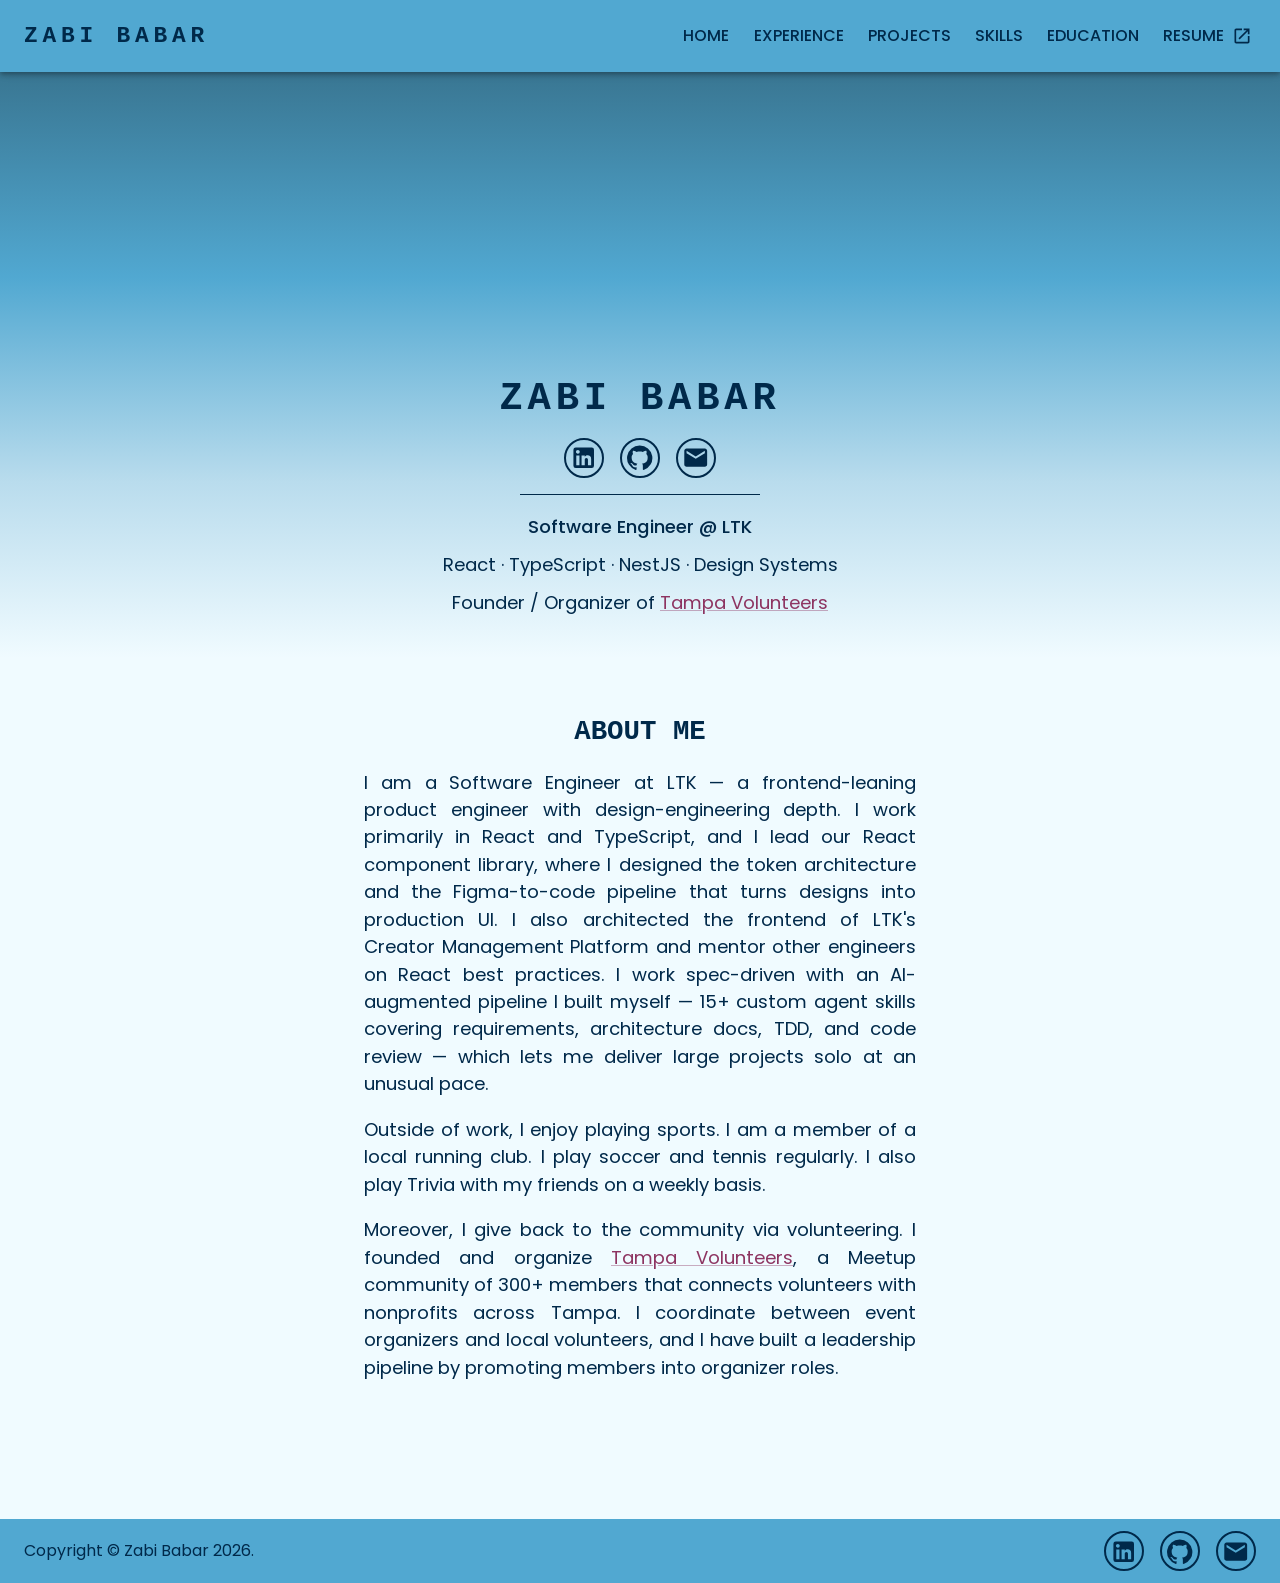
==== commit 75e30625: "Deploying to gh-pages from @ zabibabar/zabibabar.github.io@9926ad48be1762c537b4933bf7a254c35809c21a " ====
--- a/index.html
+++ b/index.html
@@ -1 +1 @@
-<!DOCTYPE html><html lang="en" class="__className_c41020"><head><meta charSet="utf-8"/><meta name="viewport" content="initial-scale=1, width=device-width"/><title>Zabi Babar</title><meta name="next-head-count" content="3"/><meta name="theme-color" content="#51a8d1"/><link rel="shortcut icon" href="/favicon.ico"/><meta name="emotion-insertion-point" content=""/><style data-emotion="mui-style-global 19qc14u">html{-webkit-font-smoothing:antialiased;-moz-osx-font-smoothing:grayscale;box-sizing:border-box;-webkit-text-size-adjust:100%;}*,*::before,*::after{box-sizing:inherit;}strong,b{font-weight:700;}body{margin:0;color:#00294A;font-family:'__Poppins_c41020','__Poppins_Fallback_c41020',Helvetica,Arial,sans-serif;font-weight:400;font-size:1.1428571428571428rem;line-height:1.5;background-color:#fff;}@media print{body{background-color:#fff;}}body::backdrop{background-color:#fff;}html{scroll-behavior:smooth;}</style><style data-emotion="mui-style 1yv96yn t3bb5w 1ekb41w 12o98wt tnnek5 1lvtzne 6qpy1h 14yq2cq nyxro8 1hagsuh uh6frl strsm6 1n4a93h 1ntache 1m6pqln 1y4txnx dd6ls2 1bp6wpx 10egq61 13nhiei 1okur6n su18a9 m8ibol 9mpv0q tkzwdk afjbre a34r6k md64nc fo9uqb w9x5m9 bs1hmf 1erw147">.mui-style-1yv96yn{display:-webkit-box;display:-webkit-flex;display:-ms-flexbox;display:flex;min-height:100vh;-webkit-flex-direction:column;-ms-flex-direction:column;flex-direction:column;}.mui-style-t3bb5w{background-color:#fff;color:#00294A;-webkit-transition:box-shadow 300ms cubic-bezier(0.4, 0, 0.2, 1) 0ms;transition:box-shadow 300ms cubic-bezier(0.4, 0, 0.2, 1) 0ms;box-shadow:0px 2px 4px -1px rgba(0,0,0,0.2),0px 4px 5px 0px rgba(0,0,0,0.14),0px 1px 10px 0px rgba(0,0,0,0.12);display:-webkit-box;display:-webkit-flex;display:-ms-flexbox;display:flex;-webkit-flex-direction:column;-ms-flex-direction:column;flex-direction:column;width:100%;box-sizing:border-box;-webkit-flex-shrink:0;-ms-flex-negative:0;flex-shrink:0;position:-webkit-sticky;position:sticky;z-index:1100;top:0;left:auto;right:0;background-color:#51a8d1;color:#00294A;}.mui-style-1ekb41w{width:100%;margin-left:auto;box-sizing:border-box;margin-right:auto;display:block;padding-left:16px;padding-right:16px;}@media (min-width:600px){.mui-style-1ekb41w{padding-left:24px;padding-right:24px;}}@media (min-width:1536px){.mui-style-1ekb41w{max-width:1536px;}}.mui-style-12o98wt{position:relative;display:-webkit-box;display:-webkit-flex;display:-ms-flexbox;display:flex;-webkit-align-items:center;-webkit-box-align:center;-ms-flex-align:center;align-items:center;min-height:56px;}@media (min-width:0px){@media (orientation: landscape){.mui-style-12o98wt{min-height:48px;}}}@media (min-width:600px){.mui-style-12o98wt{min-height:64px;}}.mui-style-tnnek5{margin:0;font-family:'__Poppins_c41020','__Poppins_Fallback_c41020',Helvetica,Arial,sans-serif;font-weight:500;font-size:1.4285714285714284rem;line-height:1.6;overflow:hidden;text-overflow:ellipsis;white-space:nowrap;color:inherit;margin-right:16px;font-family:monospace;font-weight:700;letter-spacing:.3rem;-webkit-text-decoration:none;text-decoration:none;}@media (min-width:0px){.mui-style-tnnek5{display:none;}}@media (min-width:900px){.mui-style-tnnek5{display:-webkit-box;display:-webkit-flex;display:-ms-flexbox;display:flex;}}.mui-style-1lvtzne{-webkit-box-flex:1;-webkit-flex-grow:1;-ms-flex-positive:1;flex-grow:1;}@media (min-width:0px){.mui-style-1lvtzne{display:-webkit-box;display:-webkit-flex;display:-ms-flexbox;display:flex;}}@media (min-width:900px){.mui-style-1lvtzne{display:none;}}.mui-style-6qpy1h{display:-webkit-inline-box;display:-webkit-inline-flex;display:-ms-inline-flexbox;display:inline-flex;-webkit-align-items:center;-webkit-box-align:center;-ms-flex-align:center;align-items:center;-webkit-box-pack:center;-ms-flex-pack:center;-webkit-justify-content:center;justify-content:center;position:relative;box-sizing:border-box;-webkit-tap-highlight-color:transparent;background-color:transparent;outline:0;border:0;margin:0;border-radius:0;padding:0;cursor:pointer;-webkit-user-select:none;-moz-user-select:none;-ms-user-select:none;user-select:none;vertical-align:middle;-moz-appearance:none;-webkit-appearance:none;-webkit-text-decoration:none;text-decoration:none;color:inherit;text-align:center;-webkit-flex:0 0 auto;-ms-flex:0 0 auto;flex:0 0 auto;font-size:1.7142857142857142rem;padding:8px;border-radius:50%;overflow:visible;color:rgba(0, 0, 0, 0.54);-webkit-transition:background-color 150ms cubic-bezier(0.4, 0, 0.2, 1) 0ms;transition:background-color 150ms cubic-bezier(0.4, 0, 0.2, 1) 0ms;color:inherit;padding:12px;font-size:2rem;}.mui-style-6qpy1h::-moz-focus-inner{border-style:none;}.mui-style-6qpy1h.Mui-disabled{pointer-events:none;cursor:default;}@media print{.mui-style-6qpy1h{-webkit-print-color-adjust:exact;color-adjust:exact;}}.mui-style-6qpy1h:hover{background-color:rgba(0, 0, 0, 0.04);}@media (hover: none){.mui-style-6qpy1h:hover{background-color:transparent;}}.mui-style-6qpy1h.Mui-disabled{background-color:transparent;color:rgba(0, 0, 0, 0.26);}.mui-style-14yq2cq{-webkit-user-select:none;-moz-user-select:none;-ms-user-select:none;user-select:none;width:1em;height:1em;display:inline-block;fill:currentColor;-webkit-flex-shrink:0;-ms-flex-negative:0;flex-shrink:0;-webkit-transition:fill 200ms cubic-bezier(0.4, 0, 0.2, 1) 0ms;transition:fill 200ms cubic-bezier(0.4, 0, 0.2, 1) 0ms;font-size:1.7142857142857142rem;}.mui-style-nyxro8{margin:0;font-family:monospace;font-weight:700;font-size:1.7142857142857142rem;line-height:1.334;overflow:hidden;text-overflow:ellipsis;white-space:nowrap;color:inherit;margin-right:16px;-webkit-box-flex:1;-webkit-flex-grow:1;-ms-flex-positive:1;flex-grow:1;font-family:monospace;font-weight:700;letter-spacing:.3rem;-webkit-text-decoration:none;text-decoration:none;}@media (min-width:0px){.mui-style-nyxro8{display:-webkit-box;display:-webkit-flex;display:-ms-flexbox;display:flex;}}@media (min-width:900px){.mui-style-nyxro8{display:none;}}.mui-style-1hagsuh{-webkit-box-flex:1;-webkit-flex-grow:1;-ms-flex-positive:1;flex-grow:1;-webkit-box-pack:end;-ms-flex-pack:end;-webkit-justify-content:end;justify-content:end;gap:8px;}@media (min-width:0px){.mui-style-1hagsuh{display:none;}}@media (min-width:900px){.mui-style-1hagsuh{display:-webkit-box;display:-webkit-flex;display:-ms-flexbox;display:flex;}}.mui-style-uh6frl{margin:0;font-family:inherit;font-weight:inherit;font-size:inherit;line-height:inherit;letter-spacing:inherit;color:#51a8d1;-webkit-text-decoration:underline;text-decoration:underline;text-decoration-color:rgba(81, 168, 209, 0.4);display:-webkit-inline-box;display:-webkit-inline-flex;display:-ms-inline-flexbox;display:inline-flex;-webkit-align-items:center;-webkit-box-align:center;-ms-flex-align:center;align-items:center;-webkit-box-pack:center;-ms-flex-pack:center;-webkit-justify-content:center;justify-content:center;position:relative;box-sizing:border-box;-webkit-tap-highlight-color:transparent;background-color:transparent;outline:0;border:0;margin:0;border-radius:0;padding:0;cursor:pointer;-webkit-user-select:none;-moz-user-select:none;-ms-user-select:none;user-select:none;vertical-align:middle;-moz-appearance:none;-webkit-appearance:none;-webkit-text-decoration:none;text-decoration:none;color:inherit;font-family:'__Poppins_c41020','__Poppins_Fallback_c41020',Helvetica,Arial,sans-serif;font-weight:500;font-size:1rem;line-height:1.75;text-transform:uppercase;min-width:64px;padding:6px 8px;border-radius:4px;-webkit-transition:background-color 250ms cubic-bezier(0.4, 0, 0.2, 1) 0ms,box-shadow 250ms cubic-bezier(0.4, 0, 0.2, 1) 0ms,border-color 250ms cubic-bezier(0.4, 0, 0.2, 1) 0ms,color 250ms cubic-bezier(0.4, 0, 0.2, 1) 0ms;transition:background-color 250ms cubic-bezier(0.4, 0, 0.2, 1) 0ms,box-shadow 250ms cubic-bezier(0.4, 0, 0.2, 1) 0ms,border-color 250ms cubic-bezier(0.4, 0, 0.2, 1) 0ms,color 250ms cubic-bezier(0.4, 0, 0.2, 1) 0ms;color:#51a8d1;margin-top:16px;margin-bottom:16px;color:#00294A;}.mui-style-uh6frl:hover{text-decoration-color:inherit;}.mui-style-uh6frl::-moz-focus-inner{border-style:none;}.mui-style-uh6frl.Mui-disabled{pointer-events:none;cursor:default;}@media print{.mui-style-uh6frl{-webkit-print-color-adjust:exact;color-adjust:exact;}}.mui-style-uh6frl:hover{-webkit-text-decoration:none;text-decoration:none;background-color:rgba(81, 168, 209, 0.04);}@media (hover: none){.mui-style-uh6frl:hover{background-color:transparent;}}.mui-style-uh6frl.Mui-disabled{color:rgba(0, 0, 0, 0.26);}.mui-style-uh6frl:hover{background-color:#8d3461;color:#fff;}.mui-style-strsm6{margin:0;font-family:inherit;font-weight:inherit;font-size:inherit;line-height:inherit;letter-spacing:inherit;color:#51a8d1;-webkit-text-decoration:underline;text-decoration:underline;text-decoration-color:rgba(81, 168, 209, 0.4);display:-webkit-inline-box;display:-webkit-inline-flex;display:-ms-inline-flexbox;display:inline-flex;-webkit-align-items:center;-webkit-box-align:center;-ms-flex-align:center;align-items:center;-webkit-box-pack:center;-ms-flex-pack:center;-webkit-justify-content:center;justify-content:center;position:relative;box-sizing:border-box;-webkit-tap-highlight-color:transparent;background-color:transparent;outline:0;border:0;margin:0;border-radius:0;padding:0;cursor:pointer;-webkit-user-select:none;-moz-user-select:none;-ms-user-select:none;user-select:none;vertical-align:middle;-moz-appearance:none;-webkit-appearance:none;-webkit-text-decoration:none;text-decoration:none;color:inherit;font-family:'__Poppins_c41020','__Poppins_Fallback_c41020',Helvetica,Arial,sans-serif;font-weight:500;font-size:1rem;line-height:1.75;text-transform:uppercase;min-width:64px;padding:6px 8px;border-radius:4px;-webkit-transition:background-color 250ms cubic-bezier(0.4, 0, 0.2, 1) 0ms,box-shadow 250ms cubic-bezier(0.4, 0, 0.2, 1) 0ms,border-color 250ms cubic-bezier(0.4, 0, 0.2, 1) 0ms,color 250ms cubic-bezier(0.4, 0, 0.2, 1) 0ms;transition:background-color 250ms cubic-bezier(0.4, 0, 0.2, 1) 0ms,box-shadow 250ms cubic-bezier(0.4, 0, 0.2, 1) 0ms,border-color 250ms cubic-bezier(0.4, 0, 0.2, 1) 0ms,color 250ms cubic-bezier(0.4, 0, 0.2, 1) 0ms;color:#51a8d1;margin-top:16px;margin-bottom:16px;color:#00294A;}.mui-style-strsm6:hover{text-decoration-color:inherit;}.mui-style-strsm6::-moz-focus-inner{border-style:none;}.mui-style-strsm6.Mui-disabled{pointer-events:none;cursor:default;}@media print{.mui-style-strsm6{-webkit-print-color-adjust:exact;color-adjust:exact;}}.mui-style-strsm6:hover{-webkit-text-decoration:none;text-decoration:none;background-color:rgba(81, 168, 209, 0.04);}@media (hover: none){.mui-style-strsm6:hover{background-color:transparent;}}.mui-style-strsm6.Mui-disabled{color:rgba(0, 0, 0, 0.26);}.mui-style-strsm6:hover{background-color:#8d3461;color:#fff;}.mui-style-1n4a93h{display:inherit;margin-right:-4px;margin-left:8px;}.mui-style-1n4a93h>*:nth-of-type(1){font-size:20px;}.mui-style-1ntache{background:linear-gradient(180deg, #397692 0%, #51a8d1 35%, #b9dced 70%, #F0FBFF 100%);}.mui-style-1m6pqln{width:100%;margin-left:auto;box-sizing:border-box;margin-right:auto;display:block;padding-left:16px;padding-right:16px;}@media (min-width:600px){.mui-style-1m6pqln{padding-left:24px;padding-right:24px;}}@media (min-width:600px){.mui-style-1m6pqln{max-width:600px;}}.mui-style-1y4txnx{padding-top:32px;padding-bottom:32px;display:-webkit-box;display:-webkit-flex;display:-ms-flexbox;display:flex;-webkit-flex-direction:column;-ms-flex-direction:column;flex-direction:column;-webkit-box-pack:center;-ms-flex-pack:center;-webkit-justify-content:center;justify-content:center;-webkit-align-items:center;-webkit-box-align:center;-ms-flex-align:center;align-items:center;text-align:center;}.mui-style-dd6ls2{border-radius:50%;margin:16px;border:2px solid;}.mui-style-1bp6wpx{margin:0;font-family:monospace;font-weight:700;font-size:2.4285714285714284rem;line-height:1.235;margin-bottom:0.35em;color:#00294A;font-family:monospace;font-weight:700;letter-spacing:.3rem;}.mui-style-10egq61{display:-webkit-box;display:-webkit-flex;display:-ms-flexbox;display:flex;gap:16px;}.mui-style-13nhiei{margin:0;font-family:inherit;font-weight:inherit;font-size:inherit;line-height:inherit;letter-spacing:inherit;color:#51a8d1;-webkit-text-decoration:underline;text-decoration:underline;text-decoration-color:rgba(81, 168, 209, 0.4);height:40px;width:40px;border-radius:50%;border:2px solid;border-color:#00294A;display:-webkit-box;display:-webkit-flex;display:-ms-flexbox;display:flex;color:#00294A;-webkit-align-items:center;-webkit-box-align:center;-ms-flex-align:center;align-items:center;-webkit-box-pack:center;-ms-flex-pack:center;-webkit-justify-content:center;justify-content:center;}.mui-style-13nhiei:hover{text-decoration-color:inherit;}.mui-style-13nhiei:hover{background-color:#fff;color:#8d3461;border-color:#8d3461;}.mui-style-1okur6n{margin:0;-webkit-flex-shrink:0;-ms-flex-negative:0;flex-shrink:0;border-width:0;border-style:solid;border-color:rgba(0, 0, 0, 0.12);border-bottom-width:thin;margin-top:16px;margin-bottom:16px;width:240px;border-color:#00294A;}.mui-style-su18a9{margin:0;font-family:'__Poppins_c41020','__Poppins_Fallback_c41020',Helvetica,Arial,sans-serif;font-weight:400;font-size:1.1428571428571428rem;line-height:1.75;margin-bottom:0.35em;font-weight:500;color:#00294A;}.mui-style-m8ibol{margin:0;font-family:'__Poppins_c41020','__Poppins_Fallback_c41020',Helvetica,Arial,sans-serif;font-weight:400;font-size:1.1428571428571428rem;line-height:1.75;margin-bottom:0.35em;color:#00294A;}.mui-style-9mpv0q{margin:0;font-family:'__Poppins_c41020','__Poppins_Fallback_c41020',Helvetica,Arial,sans-serif;font-weight:400;font-size:1.1428571428571428rem;line-height:1.75;margin-bottom:0.35em;color:#00294A;text-align:center;}.mui-style-tkzwdk{margin:0;font-family:inherit;font-weight:inherit;font-size:inherit;line-height:inherit;letter-spacing:inherit;color:#8d3461;-webkit-text-decoration:underline;text-decoration:underline;text-decoration-color:rgba(141, 52, 97, 0.4);}.mui-style-tkzwdk:hover{text-decoration-color:inherit;}.mui-style-afjbre{background-color:#F0FBFF;-webkit-box-flex:1;-webkit-flex-grow:1;-ms-flex-positive:1;flex-grow:1;padding-bottom:64px;}@media (min-width:0px){.mui-style-afjbre{scroll-margin-top:56px;}}@media (min-width:600px){.mui-style-afjbre{scroll-margin-top:64px;}}.mui-style-a34r6k{width:100%;margin-left:auto;box-sizing:border-box;margin-right:auto;display:block;padding-left:16px;padding-right:16px;padding-top:56px;padding-bottom:56px;}@media (min-width:600px){.mui-style-a34r6k{padding-left:24px;padding-right:24px;}}@media (min-width:600px){.mui-style-a34r6k{max-width:600px;}}.mui-style-md64nc{margin:0;font-family:monospace;font-weight:700;font-size:1.7142857142857142rem;line-height:1.334;margin-bottom:0.35em;text-align:center;}.mui-style-fo9uqb{margin-top:16px;text-align:justify;}.mui-style-w9x5m9{background-color:#51a8d1;height:64px;width:100%;}.mui-style-bs1hmf{position:relative;display:-webkit-box;display:-webkit-flex;display:-ms-flexbox;display:flex;-webkit-align-items:center;-webkit-box-align:center;-ms-flex-align:center;align-items:center;min-height:56px;display:-webkit-box;display:-webkit-flex;display:-ms-flexbox;display:flex;-webkit-box-pack:justify;-webkit-justify-content:space-between;justify-content:space-between;}@media (min-width:0px){@media (orientation: landscape){.mui-style-bs1hmf{min-height:48px;}}}@media (min-width:600px){.mui-style-bs1hmf{min-height:64px;}}.mui-style-1erw147{margin:0;font-family:'__Poppins_c41020','__Poppins_Fallback_c41020',Helvetica,Arial,sans-serif;font-weight:400;font-size:1rem;line-height:1.43;text-align:center;color:#00294A;}</style><link rel="preload" href="/_next/static/media/4c285fdca692ea22-s.p.woff2" as="font" type="font/woff2" crossorigin="anonymous" data-next-font="size-adjust"/><link rel="preload" href="/_next/static/media/eafabf029ad39a43-s.p.woff2" as="font" type="font/woff2" crossorigin="anonymous" data-next-font="size-adjust"/><link rel="preload" href="/_next/static/media/8888a3826f4a3af4-s.p.woff2" as="font" type="font/woff2" crossorigin="anonymous" data-next-font="size-adjust"/><link rel="preload" href="/_next/static/media/b957ea75a84b6ea7-s.p.woff2" as="font" type="font/woff2" crossorigin="anonymous" data-next-font="size-adjust"/><link rel="preload" href="/_next/static/css/47604d5e21b3b650.css" as="style"/><link rel="stylesheet" href="/_next/static/css/47604d5e21b3b650.css" data-n-g=""/><noscript data-n-css=""></noscript><script defer="" nomodule="" src="/_next/static/chunks/polyfills-c67a75d1b6f99dc8.js"></script><script src="/_next/static/chunks/webpack-67d48a52fe5ada39.js" defer=""></script><script src="/_next/static/chunks/main-b6a468f1e3cb179d.js" defer=""></script><script src="/_next/static/chunks/pages/_app-88668eac3762c49a.js" defer=""></script><script src="/_next/static/chunks/9-067e355d3454a897.js" defer=""></script><script src="/_next/static/chunks/315-048f987e86535238.js" defer=""></script><script src="/_next/static/chunks/pages/index-8f2f21d4b971e81c.js" defer=""></script><script src="/_next/static/7zD36rUUl5avdtCx4xyW0/_buildManifest.js" defer=""></script><script src="/_next/static/7zD36rUUl5avdtCx4xyW0/_ssgManifest.js" defer=""></script></head><body><div id="__next"><div class="MuiBox-root mui-style-1yv96yn"><header class="MuiPaper-root MuiPaper-elevation MuiPaper-elevation4 MuiAppBar-root MuiAppBar-colorPrimary MuiAppBar-positionSticky mui-style-t3bb5w"><div class="MuiContainer-root MuiContainer-maxWidthXl mui-style-1ekb41w"><div class="MuiToolbar-root MuiToolbar-regular mui-style-12o98wt"><a class="MuiTypography-root MuiTypography-h6 MuiTypography-noWrap mui-style-tnnek5" href="/">ZABI BABAR</a><div class="MuiBox-root mui-style-1lvtzne"><button class="MuiButtonBase-root MuiIconButton-root MuiIconButton-colorInherit MuiIconButton-sizeLarge mui-style-6qpy1h" tabindex="0" type="button" aria-label="account of current user" aria-controls="menu-appbar" aria-haspopup="true"><svg class="MuiSvgIcon-root MuiSvgIcon-fontSizeMedium mui-style-14yq2cq" focusable="false" aria-hidden="true" viewBox="0 0 24 24" data-testid="MenuIcon"><path d="M3 18h18v-2H3v2zm0-5h18v-2H3v2zm0-7v2h18V6H3z"></path></svg></button></div><a class="MuiTypography-root MuiTypography-h5 MuiTypography-noWrap mui-style-nyxro8" href="">ZABI BABAR</a><div class="MuiBox-root mui-style-1hagsuh"><a class="MuiTypography-root MuiTypography-inherit MuiLink-root MuiLink-underlineAlways MuiButtonBase-root MuiButton-root MuiButton-text MuiButton-textPrimary MuiButton-sizeMedium MuiButton-textSizeMedium MuiButton-root MuiButton-text MuiButton-textPrimary MuiButton-sizeMedium MuiButton-textSizeMedium mui-style-strsm6" tabindex="0" href="/#content">Home</a><a class="MuiTypography-root MuiTypography-inherit MuiLink-root MuiLink-underlineAlways MuiButtonBase-root MuiButton-root MuiButton-text MuiButton-textPrimary MuiButton-sizeMedium MuiButton-textSizeMedium MuiButton-root MuiButton-text MuiButton-textPrimary MuiButton-sizeMedium MuiButton-textSizeMedium mui-style-strsm6" tabindex="0" href="/experience#content">Experience</a><a class="MuiTypography-root MuiTypography-inherit MuiLink-root MuiLink-underlineAlways MuiButtonBase-root MuiButton-root MuiButton-text MuiButton-textPrimary MuiButton-sizeMedium MuiButton-textSizeMedium MuiButton-root MuiButton-text MuiButton-textPrimary MuiButton-sizeMedium MuiButton-textSizeMedium mui-style-strsm6" tabindex="0" href="/projects#content">Projects</a><a class="MuiTypography-root MuiTypography-inherit MuiLink-root MuiLink-underlineAlways MuiButtonBase-root MuiButton-root MuiButton-text MuiButton-textPrimary MuiButton-sizeMedium MuiButton-textSizeMedium MuiButton-root MuiButton-text MuiButton-textPrimary MuiButton-sizeMedium MuiButton-textSizeMedium mui-style-strsm6" tabindex="0" href="/skills#content">Skills</a><a class="MuiTypography-root MuiTypography-inherit MuiLink-root MuiLink-underlineAlways MuiButtonBase-root MuiButton-root MuiButton-text MuiButton-textPrimary MuiButton-sizeMedium MuiButton-textSizeMedium MuiButton-root MuiButton-text MuiButton-textPrimary MuiButton-sizeMedium MuiButton-textSizeMedium mui-style-strsm6" tabindex="0" href="/education#content">Education</a><a class="MuiTypography-root MuiTypography-inherit MuiLink-root MuiLink-underlineAlways MuiButtonBase-root MuiButton-root MuiButton-text MuiButton-textPrimary MuiButton-sizeMedium MuiButton-textSizeMedium MuiButton-root MuiButton-text MuiButton-textPrimary MuiButton-sizeMedium MuiButton-textSizeMedium mui-style-uh6frl" href="https://drive.google.com/file/d/1DZJW9re-BgJOYiLJAuOiXTyqL_QgLdXS/view" tabindex="0" target="_blank" rel="noopener">Resume<span class="MuiButton-endIcon MuiButton-iconSizeMedium mui-style-1n4a93h"><svg class="MuiSvgIcon-root MuiSvgIcon-fontSizeMedium mui-style-14yq2cq" focusable="false" aria-hidden="true" viewBox="0 0 24 24" data-testid="LaunchIcon"><path d="M19 19H5V5h7V3H5c-1.11 0-2 .9-2 2v14c0 1.1.89 2 2 2h14c1.1 0 2-.9 2-2v-7h-2v7zM14 3v2h3.59l-9.83 9.83 1.41 1.41L19 6.41V10h2V3h-7z"></path></svg></span></a></div></div></div></header><div class="MuiBox-root mui-style-1ntache"><div class="MuiContainer-root MuiContainer-maxWidthSm mui-style-1m6pqln"><div class="MuiBox-root mui-style-1y4txnx"><img alt="Picture of Zabi Babar" loading="lazy" width="240" height="240" decoding="async" data-nimg="1" class="mui-style-dd6ls2" style="color:transparent" src="/profile.png"/><h1 class="MuiTypography-root MuiTypography-h4 MuiTypography-gutterBottom mui-style-1bp6wpx">ZABI BABAR</h1><div class="MuiBox-root mui-style-10egq61"><a class="MuiTypography-root MuiTypography-inherit MuiLink-root MuiLink-underlineAlways mui-style-13nhiei" href="https://www.linkedin.com/in/zabibabar/" target="_blank" rel="noopener"><svg class="MuiSvgIcon-root MuiSvgIcon-fontSizeMedium mui-style-14yq2cq" focusable="false" aria-hidden="true" viewBox="0 0 24 24" data-testid="LinkedInIcon"><path d="M19 3a2 2 0 0 1 2 2v14a2 2 0 0 1-2 2H5a2 2 0 0 1-2-2V5a2 2 0 0 1 2-2h14m-.5 15.5v-5.3a3.26 3.26 0 0 0-3.26-3.26c-.85 0-1.84.52-2.32 1.3v-1.11h-2.79v8.37h2.79v-4.93c0-.77.62-1.4 1.39-1.4a1.4 1.4 0 0 1 1.4 1.4v4.93h2.79M6.88 8.56a1.68 1.68 0 0 0 1.68-1.68c0-.93-.75-1.69-1.68-1.69a1.69 1.69 0 0 0-1.69 1.69c0 .93.76 1.68 1.69 1.68m1.39 9.94v-8.37H5.5v8.37h2.77z"></path></svg></a><a class="MuiTypography-root MuiTypography-inherit MuiLink-root MuiLink-underlineAlways mui-style-13nhiei" href="https://www.github.com/zabibabar/" target="_blank" rel="noopener"><svg class="MuiSvgIcon-root MuiSvgIcon-fontSizeMedium mui-style-14yq2cq" focusable="false" aria-hidden="true" viewBox="0 0 24 24" data-testid="GitHubIcon"><path d="M12 1.27a11 11 0 00-3.48 21.46c.55.09.73-.28.73-.55v-1.84c-3.03.64-3.67-1.46-3.67-1.46-.55-1.29-1.28-1.65-1.28-1.65-.92-.65.1-.65.1-.65 1.1 0 1.73 1.1 1.73 1.1.92 1.65 2.57 1.2 3.21.92a2 2 0 01.64-1.47c-2.47-.27-5.04-1.19-5.04-5.5 0-1.1.46-2.1 1.2-2.84a3.76 3.76 0 010-2.93s.91-.28 3.11 1.1c1.8-.49 3.7-.49 5.5 0 2.1-1.38 3.02-1.1 3.02-1.1a3.76 3.76 0 010 2.93c.83.74 1.2 1.74 1.2 2.94 0 4.21-2.57 5.13-5.04 5.4.45.37.82.92.82 2.02v3.03c0 .27.1.64.73.55A11 11 0 0012 1.27"></path></svg></a><a class="MuiTypography-root MuiTypography-inherit MuiLink-root MuiLink-underlineAlways mui-style-13nhiei" href="mailto:zabiubabar@gmail.com" target="_blank" rel="noopener"><svg class="MuiSvgIcon-root MuiSvgIcon-fontSizeMedium mui-style-14yq2cq" focusable="false" aria-hidden="true" viewBox="0 0 24 24" data-testid="EmailIcon"><path d="M20 4H4c-1.1 0-1.99.9-1.99 2L2 18c0 1.1.9 2 2 2h16c1.1 0 2-.9 2-2V6c0-1.1-.9-2-2-2zm0 4-8 5-8-5V6l8 5 8-5v2z"></path></svg></a></div><hr class="MuiDivider-root MuiDivider-fullWidth mui-style-1okur6n"/><div class="MuiTypography-root MuiTypography-subtitle1 MuiTypography-gutterBottom mui-style-su18a9">Software Engineer @ LTK</div><div class="MuiTypography-root MuiTypography-subtitle1 MuiTypography-gutterBottom mui-style-m8ibol">React · TypeScript · NestJS · Design Systems</div><div class="MuiTypography-root MuiTypography-subtitle1 MuiTypography-gutterBottom mui-style-9mpv0q">Founder / Organizer of<!-- --> <a class="MuiTypography-root MuiTypography-inherit MuiLink-root MuiLink-underlineAlways mui-style-tkzwdk" href="https://tampavolunteers.com/?utm_source=Portfolio&amp;utm_medium=header">Tampa Volunteers</a></div></div></div></div><div class="MuiBox-root mui-style-afjbre" id="content"><div class="MuiContainer-root MuiContainer-maxWidthSm mui-style-a34r6k"><h2 class="MuiTypography-root MuiTypography-h5 MuiTypography-gutterBottom mui-style-md64nc">ABOUT ME</h2><div class="MuiBox-root mui-style-fo9uqb"><p>I am a Software Engineer at LTK — a frontend-leaning product engineer with design-engineering depth. I work primarily in React and TypeScript, and I lead our React component library, where I designed the token architecture and the Figma-to-code pipeline that turns designs into production UI. I also architected the frontend of LTK&#x27;s Creator Management Platform and mentor other engineers on React best practices.</p><p>Outside of work, I enjoy playing sports. I am a member of a local running club. I play soccer and tennis regularly. I also play Trivia with my friends on a weekly basis.</p><p>Moreover, I give back to the community via volunteering. I founded and organize<!-- --> <a class="MuiTypography-root MuiTypography-inherit MuiLink-root MuiLink-underlineAlways mui-style-tkzwdk" href="https://tampavolunteers.com/?utm_source=Portfolio&amp;utm_medium=about">Tampa Volunteers</a>, a Meetup community of 300+ members that connects volunteers with nonprofits across Tampa. I coordinate between event organizers and local volunteers, and I have built a leadership pipeline by promoting members into organizer roles.</p></div></div></div><div class="MuiBox-root mui-style-w9x5m9"><div class="MuiContainer-root MuiContainer-maxWidthXl mui-style-1ekb41w"><div class="MuiToolbar-root MuiToolbar-regular mui-style-bs1hmf"><p class="MuiTypography-root MuiTypography-body2 MuiTypography-alignCenter mui-style-1erw147">Copyright © Zabi Babar <!-- -->2026<!-- -->.</p><div class="MuiBox-root mui-style-10egq61"><a class="MuiTypography-root MuiTypography-inherit MuiLink-root MuiLink-underlineAlways mui-style-13nhiei" href="https://www.linkedin.com/in/zabibabar/" target="_blank" rel="noopener"><svg class="MuiSvgIcon-root MuiSvgIcon-fontSizeMedium mui-style-14yq2cq" focusable="false" aria-hidden="true" viewBox="0 0 24 24" data-testid="LinkedInIcon"><path d="M19 3a2 2 0 0 1 2 2v14a2 2 0 0 1-2 2H5a2 2 0 0 1-2-2V5a2 2 0 0 1 2-2h14m-.5 15.5v-5.3a3.26 3.26 0 0 0-3.26-3.26c-.85 0-1.84.52-2.32 1.3v-1.11h-2.79v8.37h2.79v-4.93c0-.77.62-1.4 1.39-1.4a1.4 1.4 0 0 1 1.4 1.4v4.93h2.79M6.88 8.56a1.68 1.68 0 0 0 1.68-1.68c0-.93-.75-1.69-1.68-1.69a1.69 1.69 0 0 0-1.69 1.69c0 .93.76 1.68 1.69 1.68m1.39 9.94v-8.37H5.5v8.37h2.77z"></path></svg></a><a class="MuiTypography-root MuiTypography-inherit MuiLink-root MuiLink-underlineAlways mui-style-13nhiei" href="https://www.github.com/zabibabar/" target="_blank" rel="noopener"><svg class="MuiSvgIcon-root MuiSvgIcon-fontSizeMedium mui-style-14yq2cq" focusable="false" aria-hidden="true" viewBox="0 0 24 24" data-testid="GitHubIcon"><path d="M12 1.27a11 11 0 00-3.48 21.46c.55.09.73-.28.73-.55v-1.84c-3.03.64-3.67-1.46-3.67-1.46-.55-1.29-1.28-1.65-1.28-1.65-.92-.65.1-.65.1-.65 1.1 0 1.73 1.1 1.73 1.1.92 1.65 2.57 1.2 3.21.92a2 2 0 01.64-1.47c-2.47-.27-5.04-1.19-5.04-5.5 0-1.1.46-2.1 1.2-2.84a3.76 3.76 0 010-2.93s.91-.28 3.11 1.1c1.8-.49 3.7-.49 5.5 0 2.1-1.38 3.02-1.1 3.02-1.1a3.76 3.76 0 010 2.93c.83.74 1.2 1.74 1.2 2.94 0 4.21-2.57 5.13-5.04 5.4.45.37.82.92.82 2.02v3.03c0 .27.1.64.73.55A11 11 0 0012 1.27"></path></svg></a><a class="MuiTypography-root MuiTypography-inherit MuiLink-root MuiLink-underlineAlways mui-style-13nhiei" href="mailto:zabiubabar@gmail.com" target="_blank" rel="noopener"><svg class="MuiSvgIcon-root MuiSvgIcon-fontSizeMedium mui-style-14yq2cq" focusable="false" aria-hidden="true" viewBox="0 0 24 24" data-testid="EmailIcon"><path d="M20 4H4c-1.1 0-1.99.9-1.99 2L2 18c0 1.1.9 2 2 2h16c1.1 0 2-.9 2-2V6c0-1.1-.9-2-2-2zm0 4-8 5-8-5V6l8 5 8-5v2z"></path></svg></a></div></div></div></div></div></div><script id="__NEXT_DATA__" type="application/json">{"props":{"pageProps":{}},"page":"/","query":{},"buildId":"7zD36rUUl5avdtCx4xyW0","nextExport":true,"autoExport":true,"isFallback":false,"scriptLoader":[]}</script></body></html>+<!DOCTYPE html><html lang="en" class="__className_c41020"><head><meta charSet="utf-8"/><meta name="viewport" content="initial-scale=1, width=device-width"/><title>Zabi Babar</title><meta name="next-head-count" content="3"/><meta name="theme-color" content="#51a8d1"/><link rel="shortcut icon" href="/favicon.ico"/><meta name="emotion-insertion-point" content=""/><style data-emotion="mui-style-global 19qc14u">html{-webkit-font-smoothing:antialiased;-moz-osx-font-smoothing:grayscale;box-sizing:border-box;-webkit-text-size-adjust:100%;}*,*::before,*::after{box-sizing:inherit;}strong,b{font-weight:700;}body{margin:0;color:#00294A;font-family:'__Poppins_c41020','__Poppins_Fallback_c41020',Helvetica,Arial,sans-serif;font-weight:400;font-size:1.1428571428571428rem;line-height:1.5;background-color:#fff;}@media print{body{background-color:#fff;}}body::backdrop{background-color:#fff;}html{scroll-behavior:smooth;}</style><style data-emotion="mui-style 1yv96yn t3bb5w 1ekb41w 12o98wt tnnek5 1lvtzne 6qpy1h 14yq2cq nyxro8 1hagsuh uh6frl strsm6 1n4a93h 1ntache 1m6pqln 1y4txnx dd6ls2 1bp6wpx 10egq61 13nhiei 1okur6n su18a9 m8ibol 9mpv0q tkzwdk afjbre a34r6k md64nc fo9uqb w9x5m9 bs1hmf 1erw147">.mui-style-1yv96yn{display:-webkit-box;display:-webkit-flex;display:-ms-flexbox;display:flex;min-height:100vh;-webkit-flex-direction:column;-ms-flex-direction:column;flex-direction:column;}.mui-style-t3bb5w{background-color:#fff;color:#00294A;-webkit-transition:box-shadow 300ms cubic-bezier(0.4, 0, 0.2, 1) 0ms;transition:box-shadow 300ms cubic-bezier(0.4, 0, 0.2, 1) 0ms;box-shadow:0px 2px 4px -1px rgba(0,0,0,0.2),0px 4px 5px 0px rgba(0,0,0,0.14),0px 1px 10px 0px rgba(0,0,0,0.12);display:-webkit-box;display:-webkit-flex;display:-ms-flexbox;display:flex;-webkit-flex-direction:column;-ms-flex-direction:column;flex-direction:column;width:100%;box-sizing:border-box;-webkit-flex-shrink:0;-ms-flex-negative:0;flex-shrink:0;position:-webkit-sticky;position:sticky;z-index:1100;top:0;left:auto;right:0;background-color:#51a8d1;color:#00294A;}.mui-style-1ekb41w{width:100%;margin-left:auto;box-sizing:border-box;margin-right:auto;display:block;padding-left:16px;padding-right:16px;}@media (min-width:600px){.mui-style-1ekb41w{padding-left:24px;padding-right:24px;}}@media (min-width:1536px){.mui-style-1ekb41w{max-width:1536px;}}.mui-style-12o98wt{position:relative;display:-webkit-box;display:-webkit-flex;display:-ms-flexbox;display:flex;-webkit-align-items:center;-webkit-box-align:center;-ms-flex-align:center;align-items:center;min-height:56px;}@media (min-width:0px){@media (orientation: landscape){.mui-style-12o98wt{min-height:48px;}}}@media (min-width:600px){.mui-style-12o98wt{min-height:64px;}}.mui-style-tnnek5{margin:0;font-family:'__Poppins_c41020','__Poppins_Fallback_c41020',Helvetica,Arial,sans-serif;font-weight:500;font-size:1.4285714285714284rem;line-height:1.6;overflow:hidden;text-overflow:ellipsis;white-space:nowrap;color:inherit;margin-right:16px;font-family:monospace;font-weight:700;letter-spacing:.3rem;-webkit-text-decoration:none;text-decoration:none;}@media (min-width:0px){.mui-style-tnnek5{display:none;}}@media (min-width:900px){.mui-style-tnnek5{display:-webkit-box;display:-webkit-flex;display:-ms-flexbox;display:flex;}}.mui-style-1lvtzne{-webkit-box-flex:1;-webkit-flex-grow:1;-ms-flex-positive:1;flex-grow:1;}@media (min-width:0px){.mui-style-1lvtzne{display:-webkit-box;display:-webkit-flex;display:-ms-flexbox;display:flex;}}@media (min-width:900px){.mui-style-1lvtzne{display:none;}}.mui-style-6qpy1h{display:-webkit-inline-box;display:-webkit-inline-flex;display:-ms-inline-flexbox;display:inline-flex;-webkit-align-items:center;-webkit-box-align:center;-ms-flex-align:center;align-items:center;-webkit-box-pack:center;-ms-flex-pack:center;-webkit-justify-content:center;justify-content:center;position:relative;box-sizing:border-box;-webkit-tap-highlight-color:transparent;background-color:transparent;outline:0;border:0;margin:0;border-radius:0;padding:0;cursor:pointer;-webkit-user-select:none;-moz-user-select:none;-ms-user-select:none;user-select:none;vertical-align:middle;-moz-appearance:none;-webkit-appearance:none;-webkit-text-decoration:none;text-decoration:none;color:inherit;text-align:center;-webkit-flex:0 0 auto;-ms-flex:0 0 auto;flex:0 0 auto;font-size:1.7142857142857142rem;padding:8px;border-radius:50%;overflow:visible;color:rgba(0, 0, 0, 0.54);-webkit-transition:background-color 150ms cubic-bezier(0.4, 0, 0.2, 1) 0ms;transition:background-color 150ms cubic-bezier(0.4, 0, 0.2, 1) 0ms;color:inherit;padding:12px;font-size:2rem;}.mui-style-6qpy1h::-moz-focus-inner{border-style:none;}.mui-style-6qpy1h.Mui-disabled{pointer-events:none;cursor:default;}@media print{.mui-style-6qpy1h{-webkit-print-color-adjust:exact;color-adjust:exact;}}.mui-style-6qpy1h:hover{background-color:rgba(0, 0, 0, 0.04);}@media (hover: none){.mui-style-6qpy1h:hover{background-color:transparent;}}.mui-style-6qpy1h.Mui-disabled{background-color:transparent;color:rgba(0, 0, 0, 0.26);}.mui-style-14yq2cq{-webkit-user-select:none;-moz-user-select:none;-ms-user-select:none;user-select:none;width:1em;height:1em;display:inline-block;fill:currentColor;-webkit-flex-shrink:0;-ms-flex-negative:0;flex-shrink:0;-webkit-transition:fill 200ms cubic-bezier(0.4, 0, 0.2, 1) 0ms;transition:fill 200ms cubic-bezier(0.4, 0, 0.2, 1) 0ms;font-size:1.7142857142857142rem;}.mui-style-nyxro8{margin:0;font-family:monospace;font-weight:700;font-size:1.7142857142857142rem;line-height:1.334;overflow:hidden;text-overflow:ellipsis;white-space:nowrap;color:inherit;margin-right:16px;-webkit-box-flex:1;-webkit-flex-grow:1;-ms-flex-positive:1;flex-grow:1;font-family:monospace;font-weight:700;letter-spacing:.3rem;-webkit-text-decoration:none;text-decoration:none;}@media (min-width:0px){.mui-style-nyxro8{display:-webkit-box;display:-webkit-flex;display:-ms-flexbox;display:flex;}}@media (min-width:900px){.mui-style-nyxro8{display:none;}}.mui-style-1hagsuh{-webkit-box-flex:1;-webkit-flex-grow:1;-ms-flex-positive:1;flex-grow:1;-webkit-box-pack:end;-ms-flex-pack:end;-webkit-justify-content:end;justify-content:end;gap:8px;}@media (min-width:0px){.mui-style-1hagsuh{display:none;}}@media (min-width:900px){.mui-style-1hagsuh{display:-webkit-box;display:-webkit-flex;display:-ms-flexbox;display:flex;}}.mui-style-uh6frl{margin:0;font-family:inherit;font-weight:inherit;font-size:inherit;line-height:inherit;letter-spacing:inherit;color:#51a8d1;-webkit-text-decoration:underline;text-decoration:underline;text-decoration-color:rgba(81, 168, 209, 0.4);display:-webkit-inline-box;display:-webkit-inline-flex;display:-ms-inline-flexbox;display:inline-flex;-webkit-align-items:center;-webkit-box-align:center;-ms-flex-align:center;align-items:center;-webkit-box-pack:center;-ms-flex-pack:center;-webkit-justify-content:center;justify-content:center;position:relative;box-sizing:border-box;-webkit-tap-highlight-color:transparent;background-color:transparent;outline:0;border:0;margin:0;border-radius:0;padding:0;cursor:pointer;-webkit-user-select:none;-moz-user-select:none;-ms-user-select:none;user-select:none;vertical-align:middle;-moz-appearance:none;-webkit-appearance:none;-webkit-text-decoration:none;text-decoration:none;color:inherit;font-family:'__Poppins_c41020','__Poppins_Fallback_c41020',Helvetica,Arial,sans-serif;font-weight:500;font-size:1rem;line-height:1.75;text-transform:uppercase;min-width:64px;padding:6px 8px;border-radius:4px;-webkit-transition:background-color 250ms cubic-bezier(0.4, 0, 0.2, 1) 0ms,box-shadow 250ms cubic-bezier(0.4, 0, 0.2, 1) 0ms,border-color 250ms cubic-bezier(0.4, 0, 0.2, 1) 0ms,color 250ms cubic-bezier(0.4, 0, 0.2, 1) 0ms;transition:background-color 250ms cubic-bezier(0.4, 0, 0.2, 1) 0ms,box-shadow 250ms cubic-bezier(0.4, 0, 0.2, 1) 0ms,border-color 250ms cubic-bezier(0.4, 0, 0.2, 1) 0ms,color 250ms cubic-bezier(0.4, 0, 0.2, 1) 0ms;color:#51a8d1;margin-top:16px;margin-bottom:16px;color:#00294A;}.mui-style-uh6frl:hover{text-decoration-color:inherit;}.mui-style-uh6frl::-moz-focus-inner{border-style:none;}.mui-style-uh6frl.Mui-disabled{pointer-events:none;cursor:default;}@media print{.mui-style-uh6frl{-webkit-print-color-adjust:exact;color-adjust:exact;}}.mui-style-uh6frl:hover{-webkit-text-decoration:none;text-decoration:none;background-color:rgba(81, 168, 209, 0.04);}@media (hover: none){.mui-style-uh6frl:hover{background-color:transparent;}}.mui-style-uh6frl.Mui-disabled{color:rgba(0, 0, 0, 0.26);}.mui-style-uh6frl:hover{background-color:#8d3461;color:#fff;}.mui-style-strsm6{margin:0;font-family:inherit;font-weight:inherit;font-size:inherit;line-height:inherit;letter-spacing:inherit;color:#51a8d1;-webkit-text-decoration:underline;text-decoration:underline;text-decoration-color:rgba(81, 168, 209, 0.4);display:-webkit-inline-box;display:-webkit-inline-flex;display:-ms-inline-flexbox;display:inline-flex;-webkit-align-items:center;-webkit-box-align:center;-ms-flex-align:center;align-items:center;-webkit-box-pack:center;-ms-flex-pack:center;-webkit-justify-content:center;justify-content:center;position:relative;box-sizing:border-box;-webkit-tap-highlight-color:transparent;background-color:transparent;outline:0;border:0;margin:0;border-radius:0;padding:0;cursor:pointer;-webkit-user-select:none;-moz-user-select:none;-ms-user-select:none;user-select:none;vertical-align:middle;-moz-appearance:none;-webkit-appearance:none;-webkit-text-decoration:none;text-decoration:none;color:inherit;font-family:'__Poppins_c41020','__Poppins_Fallback_c41020',Helvetica,Arial,sans-serif;font-weight:500;font-size:1rem;line-height:1.75;text-transform:uppercase;min-width:64px;padding:6px 8px;border-radius:4px;-webkit-transition:background-color 250ms cubic-bezier(0.4, 0, 0.2, 1) 0ms,box-shadow 250ms cubic-bezier(0.4, 0, 0.2, 1) 0ms,border-color 250ms cubic-bezier(0.4, 0, 0.2, 1) 0ms,color 250ms cubic-bezier(0.4, 0, 0.2, 1) 0ms;transition:background-color 250ms cubic-bezier(0.4, 0, 0.2, 1) 0ms,box-shadow 250ms cubic-bezier(0.4, 0, 0.2, 1) 0ms,border-color 250ms cubic-bezier(0.4, 0, 0.2, 1) 0ms,color 250ms cubic-bezier(0.4, 0, 0.2, 1) 0ms;color:#51a8d1;margin-top:16px;margin-bottom:16px;color:#00294A;}.mui-style-strsm6:hover{text-decoration-color:inherit;}.mui-style-strsm6::-moz-focus-inner{border-style:none;}.mui-style-strsm6.Mui-disabled{pointer-events:none;cursor:default;}@media print{.mui-style-strsm6{-webkit-print-color-adjust:exact;color-adjust:exact;}}.mui-style-strsm6:hover{-webkit-text-decoration:none;text-decoration:none;background-color:rgba(81, 168, 209, 0.04);}@media (hover: none){.mui-style-strsm6:hover{background-color:transparent;}}.mui-style-strsm6.Mui-disabled{color:rgba(0, 0, 0, 0.26);}.mui-style-strsm6:hover{background-color:#8d3461;color:#fff;}.mui-style-1n4a93h{display:inherit;margin-right:-4px;margin-left:8px;}.mui-style-1n4a93h>*:nth-of-type(1){font-size:20px;}.mui-style-1ntache{background:linear-gradient(180deg, #397692 0%, #51a8d1 35%, #b9dced 70%, #F0FBFF 100%);}.mui-style-1m6pqln{width:100%;margin-left:auto;box-sizing:border-box;margin-right:auto;display:block;padding-left:16px;padding-right:16px;}@media (min-width:600px){.mui-style-1m6pqln{padding-left:24px;padding-right:24px;}}@media (min-width:600px){.mui-style-1m6pqln{max-width:600px;}}.mui-style-1y4txnx{padding-top:32px;padding-bottom:32px;display:-webkit-box;display:-webkit-flex;display:-ms-flexbox;display:flex;-webkit-flex-direction:column;-ms-flex-direction:column;flex-direction:column;-webkit-box-pack:center;-ms-flex-pack:center;-webkit-justify-content:center;justify-content:center;-webkit-align-items:center;-webkit-box-align:center;-ms-flex-align:center;align-items:center;text-align:center;}.mui-style-dd6ls2{border-radius:50%;margin:16px;border:2px solid;}.mui-style-1bp6wpx{margin:0;font-family:monospace;font-weight:700;font-size:2.4285714285714284rem;line-height:1.235;margin-bottom:0.35em;color:#00294A;font-family:monospace;font-weight:700;letter-spacing:.3rem;}.mui-style-10egq61{display:-webkit-box;display:-webkit-flex;display:-ms-flexbox;display:flex;gap:16px;}.mui-style-13nhiei{margin:0;font-family:inherit;font-weight:inherit;font-size:inherit;line-height:inherit;letter-spacing:inherit;color:#51a8d1;-webkit-text-decoration:underline;text-decoration:underline;text-decoration-color:rgba(81, 168, 209, 0.4);height:40px;width:40px;border-radius:50%;border:2px solid;border-color:#00294A;display:-webkit-box;display:-webkit-flex;display:-ms-flexbox;display:flex;color:#00294A;-webkit-align-items:center;-webkit-box-align:center;-ms-flex-align:center;align-items:center;-webkit-box-pack:center;-ms-flex-pack:center;-webkit-justify-content:center;justify-content:center;}.mui-style-13nhiei:hover{text-decoration-color:inherit;}.mui-style-13nhiei:hover{background-color:#fff;color:#8d3461;border-color:#8d3461;}.mui-style-1okur6n{margin:0;-webkit-flex-shrink:0;-ms-flex-negative:0;flex-shrink:0;border-width:0;border-style:solid;border-color:rgba(0, 0, 0, 0.12);border-bottom-width:thin;margin-top:16px;margin-bottom:16px;width:240px;border-color:#00294A;}.mui-style-su18a9{margin:0;font-family:'__Poppins_c41020','__Poppins_Fallback_c41020',Helvetica,Arial,sans-serif;font-weight:400;font-size:1.1428571428571428rem;line-height:1.75;margin-bottom:0.35em;font-weight:500;color:#00294A;}.mui-style-m8ibol{margin:0;font-family:'__Poppins_c41020','__Poppins_Fallback_c41020',Helvetica,Arial,sans-serif;font-weight:400;font-size:1.1428571428571428rem;line-height:1.75;margin-bottom:0.35em;color:#00294A;}.mui-style-9mpv0q{margin:0;font-family:'__Poppins_c41020','__Poppins_Fallback_c41020',Helvetica,Arial,sans-serif;font-weight:400;font-size:1.1428571428571428rem;line-height:1.75;margin-bottom:0.35em;color:#00294A;text-align:center;}.mui-style-tkzwdk{margin:0;font-family:inherit;font-weight:inherit;font-size:inherit;line-height:inherit;letter-spacing:inherit;color:#8d3461;-webkit-text-decoration:underline;text-decoration:underline;text-decoration-color:rgba(141, 52, 97, 0.4);}.mui-style-tkzwdk:hover{text-decoration-color:inherit;}.mui-style-afjbre{background-color:#F0FBFF;-webkit-box-flex:1;-webkit-flex-grow:1;-ms-flex-positive:1;flex-grow:1;padding-bottom:64px;}@media (min-width:0px){.mui-style-afjbre{scroll-margin-top:56px;}}@media (min-width:600px){.mui-style-afjbre{scroll-margin-top:64px;}}.mui-style-a34r6k{width:100%;margin-left:auto;box-sizing:border-box;margin-right:auto;display:block;padding-left:16px;padding-right:16px;padding-top:56px;padding-bottom:56px;}@media (min-width:600px){.mui-style-a34r6k{padding-left:24px;padding-right:24px;}}@media (min-width:600px){.mui-style-a34r6k{max-width:600px;}}.mui-style-md64nc{margin:0;font-family:monospace;font-weight:700;font-size:1.7142857142857142rem;line-height:1.334;margin-bottom:0.35em;text-align:center;}.mui-style-fo9uqb{margin-top:16px;text-align:justify;}.mui-style-w9x5m9{background-color:#51a8d1;height:64px;width:100%;}.mui-style-bs1hmf{position:relative;display:-webkit-box;display:-webkit-flex;display:-ms-flexbox;display:flex;-webkit-align-items:center;-webkit-box-align:center;-ms-flex-align:center;align-items:center;min-height:56px;display:-webkit-box;display:-webkit-flex;display:-ms-flexbox;display:flex;-webkit-box-pack:justify;-webkit-justify-content:space-between;justify-content:space-between;}@media (min-width:0px){@media (orientation: landscape){.mui-style-bs1hmf{min-height:48px;}}}@media (min-width:600px){.mui-style-bs1hmf{min-height:64px;}}.mui-style-1erw147{margin:0;font-family:'__Poppins_c41020','__Poppins_Fallback_c41020',Helvetica,Arial,sans-serif;font-weight:400;font-size:1rem;line-height:1.43;text-align:center;color:#00294A;}</style><link rel="preload" href="/_next/static/media/4c285fdca692ea22-s.p.woff2" as="font" type="font/woff2" crossorigin="anonymous" data-next-font="size-adjust"/><link rel="preload" href="/_next/static/media/eafabf029ad39a43-s.p.woff2" as="font" type="font/woff2" crossorigin="anonymous" data-next-font="size-adjust"/><link rel="preload" href="/_next/static/media/8888a3826f4a3af4-s.p.woff2" as="font" type="font/woff2" crossorigin="anonymous" data-next-font="size-adjust"/><link rel="preload" href="/_next/static/media/b957ea75a84b6ea7-s.p.woff2" as="font" type="font/woff2" crossorigin="anonymous" data-next-font="size-adjust"/><link rel="preload" href="/_next/static/css/47604d5e21b3b650.css" as="style"/><link rel="stylesheet" href="/_next/static/css/47604d5e21b3b650.css" data-n-g=""/><noscript data-n-css=""></noscript><script defer="" nomodule="" src="/_next/static/chunks/polyfills-c67a75d1b6f99dc8.js"></script><script src="/_next/static/chunks/webpack-67d48a52fe5ada39.js" defer=""></script><script src="/_next/static/chunks/main-b6a468f1e3cb179d.js" defer=""></script><script src="/_next/static/chunks/pages/_app-88668eac3762c49a.js" defer=""></script><script src="/_next/static/chunks/9-067e355d3454a897.js" defer=""></script><script src="/_next/static/chunks/315-048f987e86535238.js" defer=""></script><script src="/_next/static/chunks/pages/index-4021563a191e9635.js" defer=""></script><script src="/_next/static/UrNrh6whRMUgiIWKlcMOV/_buildManifest.js" defer=""></script><script src="/_next/static/UrNrh6whRMUgiIWKlcMOV/_ssgManifest.js" defer=""></script></head><body><div id="__next"><div class="MuiBox-root mui-style-1yv96yn"><header class="MuiPaper-root MuiPaper-elevation MuiPaper-elevation4 MuiAppBar-root MuiAppBar-colorPrimary MuiAppBar-positionSticky mui-style-t3bb5w"><div class="MuiContainer-root MuiContainer-maxWidthXl mui-style-1ekb41w"><div class="MuiToolbar-root MuiToolbar-regular mui-style-12o98wt"><a class="MuiTypography-root MuiTypography-h6 MuiTypography-noWrap mui-style-tnnek5" href="/">ZABI BABAR</a><div class="MuiBox-root mui-style-1lvtzne"><button class="MuiButtonBase-root MuiIconButton-root MuiIconButton-colorInherit MuiIconButton-sizeLarge mui-style-6qpy1h" tabindex="0" type="button" aria-label="account of current user" aria-controls="menu-appbar" aria-haspopup="true"><svg class="MuiSvgIcon-root MuiSvgIcon-fontSizeMedium mui-style-14yq2cq" focusable="false" aria-hidden="true" viewBox="0 0 24 24" data-testid="MenuIcon"><path d="M3 18h18v-2H3v2zm0-5h18v-2H3v2zm0-7v2h18V6H3z"></path></svg></button></div><a class="MuiTypography-root MuiTypography-h5 MuiTypography-noWrap mui-style-nyxro8" href="">ZABI BABAR</a><div class="MuiBox-root mui-style-1hagsuh"><a class="MuiTypography-root MuiTypography-inherit MuiLink-root MuiLink-underlineAlways MuiButtonBase-root MuiButton-root MuiButton-text MuiButton-textPrimary MuiButton-sizeMedium MuiButton-textSizeMedium MuiButton-root MuiButton-text MuiButton-textPrimary MuiButton-sizeMedium MuiButton-textSizeMedium mui-style-strsm6" tabindex="0" href="/#content">Home</a><a class="MuiTypography-root MuiTypography-inherit MuiLink-root MuiLink-underlineAlways MuiButtonBase-root MuiButton-root MuiButton-text MuiButton-textPrimary MuiButton-sizeMedium MuiButton-textSizeMedium MuiButton-root MuiButton-text MuiButton-textPrimary MuiButton-sizeMedium MuiButton-textSizeMedium mui-style-strsm6" tabindex="0" href="/experience#content">Experience</a><a class="MuiTypography-root MuiTypography-inherit MuiLink-root MuiLink-underlineAlways MuiButtonBase-root MuiButton-root MuiButton-text MuiButton-textPrimary MuiButton-sizeMedium MuiButton-textSizeMedium MuiButton-root MuiButton-text MuiButton-textPrimary MuiButton-sizeMedium MuiButton-textSizeMedium mui-style-strsm6" tabindex="0" href="/projects#content">Projects</a><a class="MuiTypography-root MuiTypography-inherit MuiLink-root MuiLink-underlineAlways MuiButtonBase-root MuiButton-root MuiButton-text MuiButton-textPrimary MuiButton-sizeMedium MuiButton-textSizeMedium MuiButton-root MuiButton-text MuiButton-textPrimary MuiButton-sizeMedium MuiButton-textSizeMedium mui-style-strsm6" tabindex="0" href="/skills#content">Skills</a><a class="MuiTypography-root MuiTypography-inherit MuiLink-root MuiLink-underlineAlways MuiButtonBase-root MuiButton-root MuiButton-text MuiButton-textPrimary MuiButton-sizeMedium MuiButton-textSizeMedium MuiButton-root MuiButton-text MuiButton-textPrimary MuiButton-sizeMedium MuiButton-textSizeMedium mui-style-strsm6" tabindex="0" href="/education#content">Education</a><a class="MuiTypography-root MuiTypography-inherit MuiLink-root MuiLink-underlineAlways MuiButtonBase-root MuiButton-root MuiButton-text MuiButton-textPrimary MuiButton-sizeMedium MuiButton-textSizeMedium MuiButton-root MuiButton-text MuiButton-textPrimary MuiButton-sizeMedium MuiButton-textSizeMedium mui-style-uh6frl" href="https://drive.google.com/file/d/1DZJW9re-BgJOYiLJAuOiXTyqL_QgLdXS/view" tabindex="0" target="_blank" rel="noopener">Resume<span class="MuiButton-endIcon MuiButton-iconSizeMedium mui-style-1n4a93h"><svg class="MuiSvgIcon-root MuiSvgIcon-fontSizeMedium mui-style-14yq2cq" focusable="false" aria-hidden="true" viewBox="0 0 24 24" data-testid="LaunchIcon"><path d="M19 19H5V5h7V3H5c-1.11 0-2 .9-2 2v14c0 1.1.89 2 2 2h14c1.1 0 2-.9 2-2v-7h-2v7zM14 3v2h3.59l-9.83 9.83 1.41 1.41L19 6.41V10h2V3h-7z"></path></svg></span></a></div></div></div></header><div class="MuiBox-root mui-style-1ntache"><div class="MuiContainer-root MuiContainer-maxWidthSm mui-style-1m6pqln"><div class="MuiBox-root mui-style-1y4txnx"><img alt="Picture of Zabi Babar" loading="lazy" width="240" height="240" decoding="async" data-nimg="1" class="mui-style-dd6ls2" style="color:transparent" src="/profile.png"/><h1 class="MuiTypography-root MuiTypography-h4 MuiTypography-gutterBottom mui-style-1bp6wpx">ZABI BABAR</h1><div class="MuiBox-root mui-style-10egq61"><a class="MuiTypography-root MuiTypography-inherit MuiLink-root MuiLink-underlineAlways mui-style-13nhiei" href="https://www.linkedin.com/in/zabibabar/" target="_blank" rel="noopener"><svg class="MuiSvgIcon-root MuiSvgIcon-fontSizeMedium mui-style-14yq2cq" focusable="false" aria-hidden="true" viewBox="0 0 24 24" data-testid="LinkedInIcon"><path d="M19 3a2 2 0 0 1 2 2v14a2 2 0 0 1-2 2H5a2 2 0 0 1-2-2V5a2 2 0 0 1 2-2h14m-.5 15.5v-5.3a3.26 3.26 0 0 0-3.26-3.26c-.85 0-1.84.52-2.32 1.3v-1.11h-2.79v8.37h2.79v-4.93c0-.77.62-1.4 1.39-1.4a1.4 1.4 0 0 1 1.4 1.4v4.93h2.79M6.88 8.56a1.68 1.68 0 0 0 1.68-1.68c0-.93-.75-1.69-1.68-1.69a1.69 1.69 0 0 0-1.69 1.69c0 .93.76 1.68 1.69 1.68m1.39 9.94v-8.37H5.5v8.37h2.77z"></path></svg></a><a class="MuiTypography-root MuiTypography-inherit MuiLink-root MuiLink-underlineAlways mui-style-13nhiei" href="https://www.github.com/zabibabar/" target="_blank" rel="noopener"><svg class="MuiSvgIcon-root MuiSvgIcon-fontSizeMedium mui-style-14yq2cq" focusable="false" aria-hidden="true" viewBox="0 0 24 24" data-testid="GitHubIcon"><path d="M12 1.27a11 11 0 00-3.48 21.46c.55.09.73-.28.73-.55v-1.84c-3.03.64-3.67-1.46-3.67-1.46-.55-1.29-1.28-1.65-1.28-1.65-.92-.65.1-.65.1-.65 1.1 0 1.73 1.1 1.73 1.1.92 1.65 2.57 1.2 3.21.92a2 2 0 01.64-1.47c-2.47-.27-5.04-1.19-5.04-5.5 0-1.1.46-2.1 1.2-2.84a3.76 3.76 0 010-2.93s.91-.28 3.11 1.1c1.8-.49 3.7-.49 5.5 0 2.1-1.38 3.02-1.1 3.02-1.1a3.76 3.76 0 010 2.93c.83.74 1.2 1.74 1.2 2.94 0 4.21-2.57 5.13-5.04 5.4.45.37.82.92.82 2.02v3.03c0 .27.1.64.73.55A11 11 0 0012 1.27"></path></svg></a><a class="MuiTypography-root MuiTypography-inherit MuiLink-root MuiLink-underlineAlways mui-style-13nhiei" href="mailto:zabiubabar@gmail.com" target="_blank" rel="noopener"><svg class="MuiSvgIcon-root MuiSvgIcon-fontSizeMedium mui-style-14yq2cq" focusable="false" aria-hidden="true" viewBox="0 0 24 24" data-testid="EmailIcon"><path d="M20 4H4c-1.1 0-1.99.9-1.99 2L2 18c0 1.1.9 2 2 2h16c1.1 0 2-.9 2-2V6c0-1.1-.9-2-2-2zm0 4-8 5-8-5V6l8 5 8-5v2z"></path></svg></a></div><hr class="MuiDivider-root MuiDivider-fullWidth mui-style-1okur6n"/><div class="MuiTypography-root MuiTypography-subtitle1 MuiTypography-gutterBottom mui-style-su18a9">Software Engineer @ LTK</div><div class="MuiTypography-root MuiTypography-subtitle1 MuiTypography-gutterBottom mui-style-m8ibol">React · TypeScript · NestJS · Design Systems</div><div class="MuiTypography-root MuiTypography-subtitle1 MuiTypography-gutterBottom mui-style-9mpv0q">Founder / Organizer of<!-- --> <a class="MuiTypography-root MuiTypography-inherit MuiLink-root MuiLink-underlineAlways mui-style-tkzwdk" href="https://tampavolunteers.com/?utm_source=Portfolio&amp;utm_medium=header">Tampa Volunteers</a></div></div></div></div><div class="MuiBox-root mui-style-afjbre" id="content"><div class="MuiContainer-root MuiContainer-maxWidthSm mui-style-a34r6k"><h2 class="MuiTypography-root MuiTypography-h5 MuiTypography-gutterBottom mui-style-md64nc">ABOUT ME</h2><div class="MuiBox-root mui-style-fo9uqb"><p>I am a Software Engineer at LTK — a frontend-leaning product engineer with design-engineering depth. I work primarily in React and TypeScript, and I lead our React component library, where I designed the token architecture and the Figma-to-code pipeline that turns designs into production UI. I also architected the frontend of LTK&#x27;s Creator Management Platform and mentor other engineers on React best practices. I work spec-driven with an AI-augmented pipeline I built myself — 15+ custom agent skills covering requirements, architecture docs, TDD, and code review — which lets me deliver large projects solo at an unusual pace.</p><p>Outside of work, I enjoy playing sports. I am a member of a local running club. I play soccer and tennis regularly. I also play Trivia with my friends on a weekly basis.</p><p>Moreover, I give back to the community via volunteering. I founded and organize<!-- --> <a class="MuiTypography-root MuiTypography-inherit MuiLink-root MuiLink-underlineAlways mui-style-tkzwdk" href="https://tampavolunteers.com/?utm_source=Portfolio&amp;utm_medium=about">Tampa Volunteers</a>, a Meetup community of 300+ members that connects volunteers with nonprofits across Tampa. I coordinate between event organizers and local volunteers, and I have built a leadership pipeline by promoting members into organizer roles.</p></div></div></div><div class="MuiBox-root mui-style-w9x5m9"><div class="MuiContainer-root MuiContainer-maxWidthXl mui-style-1ekb41w"><div class="MuiToolbar-root MuiToolbar-regular mui-style-bs1hmf"><p class="MuiTypography-root MuiTypography-body2 MuiTypography-alignCenter mui-style-1erw147">Copyright © Zabi Babar <!-- -->2026<!-- -->.</p><div class="MuiBox-root mui-style-10egq61"><a class="MuiTypography-root MuiTypography-inherit MuiLink-root MuiLink-underlineAlways mui-style-13nhiei" href="https://www.linkedin.com/in/zabibabar/" target="_blank" rel="noopener"><svg class="MuiSvgIcon-root MuiSvgIcon-fontSizeMedium mui-style-14yq2cq" focusable="false" aria-hidden="true" viewBox="0 0 24 24" data-testid="LinkedInIcon"><path d="M19 3a2 2 0 0 1 2 2v14a2 2 0 0 1-2 2H5a2 2 0 0 1-2-2V5a2 2 0 0 1 2-2h14m-.5 15.5v-5.3a3.26 3.26 0 0 0-3.26-3.26c-.85 0-1.84.52-2.32 1.3v-1.11h-2.79v8.37h2.79v-4.93c0-.77.62-1.4 1.39-1.4a1.4 1.4 0 0 1 1.4 1.4v4.93h2.79M6.88 8.56a1.68 1.68 0 0 0 1.68-1.68c0-.93-.75-1.69-1.68-1.69a1.69 1.69 0 0 0-1.69 1.69c0 .93.76 1.68 1.69 1.68m1.39 9.94v-8.37H5.5v8.37h2.77z"></path></svg></a><a class="MuiTypography-root MuiTypography-inherit MuiLink-root MuiLink-underlineAlways mui-style-13nhiei" href="https://www.github.com/zabibabar/" target="_blank" rel="noopener"><svg class="MuiSvgIcon-root MuiSvgIcon-fontSizeMedium mui-style-14yq2cq" focusable="false" aria-hidden="true" viewBox="0 0 24 24" data-testid="GitHubIcon"><path d="M12 1.27a11 11 0 00-3.48 21.46c.55.09.73-.28.73-.55v-1.84c-3.03.64-3.67-1.46-3.67-1.46-.55-1.29-1.28-1.65-1.28-1.65-.92-.65.1-.65.1-.65 1.1 0 1.73 1.1 1.73 1.1.92 1.65 2.57 1.2 3.21.92a2 2 0 01.64-1.47c-2.47-.27-5.04-1.19-5.04-5.5 0-1.1.46-2.1 1.2-2.84a3.76 3.76 0 010-2.93s.91-.28 3.11 1.1c1.8-.49 3.7-.49 5.5 0 2.1-1.38 3.02-1.1 3.02-1.1a3.76 3.76 0 010 2.93c.83.74 1.2 1.74 1.2 2.94 0 4.21-2.57 5.13-5.04 5.4.45.37.82.92.82 2.02v3.03c0 .27.1.64.73.55A11 11 0 0012 1.27"></path></svg></a><a class="MuiTypography-root MuiTypography-inherit MuiLink-root MuiLink-underlineAlways mui-style-13nhiei" href="mailto:zabiubabar@gmail.com" target="_blank" rel="noopener"><svg class="MuiSvgIcon-root MuiSvgIcon-fontSizeMedium mui-style-14yq2cq" focusable="false" aria-hidden="true" viewBox="0 0 24 24" data-testid="EmailIcon"><path d="M20 4H4c-1.1 0-1.99.9-1.99 2L2 18c0 1.1.9 2 2 2h16c1.1 0 2-.9 2-2V6c0-1.1-.9-2-2-2zm0 4-8 5-8-5V6l8 5 8-5v2z"></path></svg></a></div></div></div></div></div></div><script id="__NEXT_DATA__" type="application/json">{"props":{"pageProps":{}},"page":"/","query":{},"buildId":"UrNrh6whRMUgiIWKlcMOV","nextExport":true,"autoExport":true,"isFallback":false,"scriptLoader":[]}</script></body></html>
